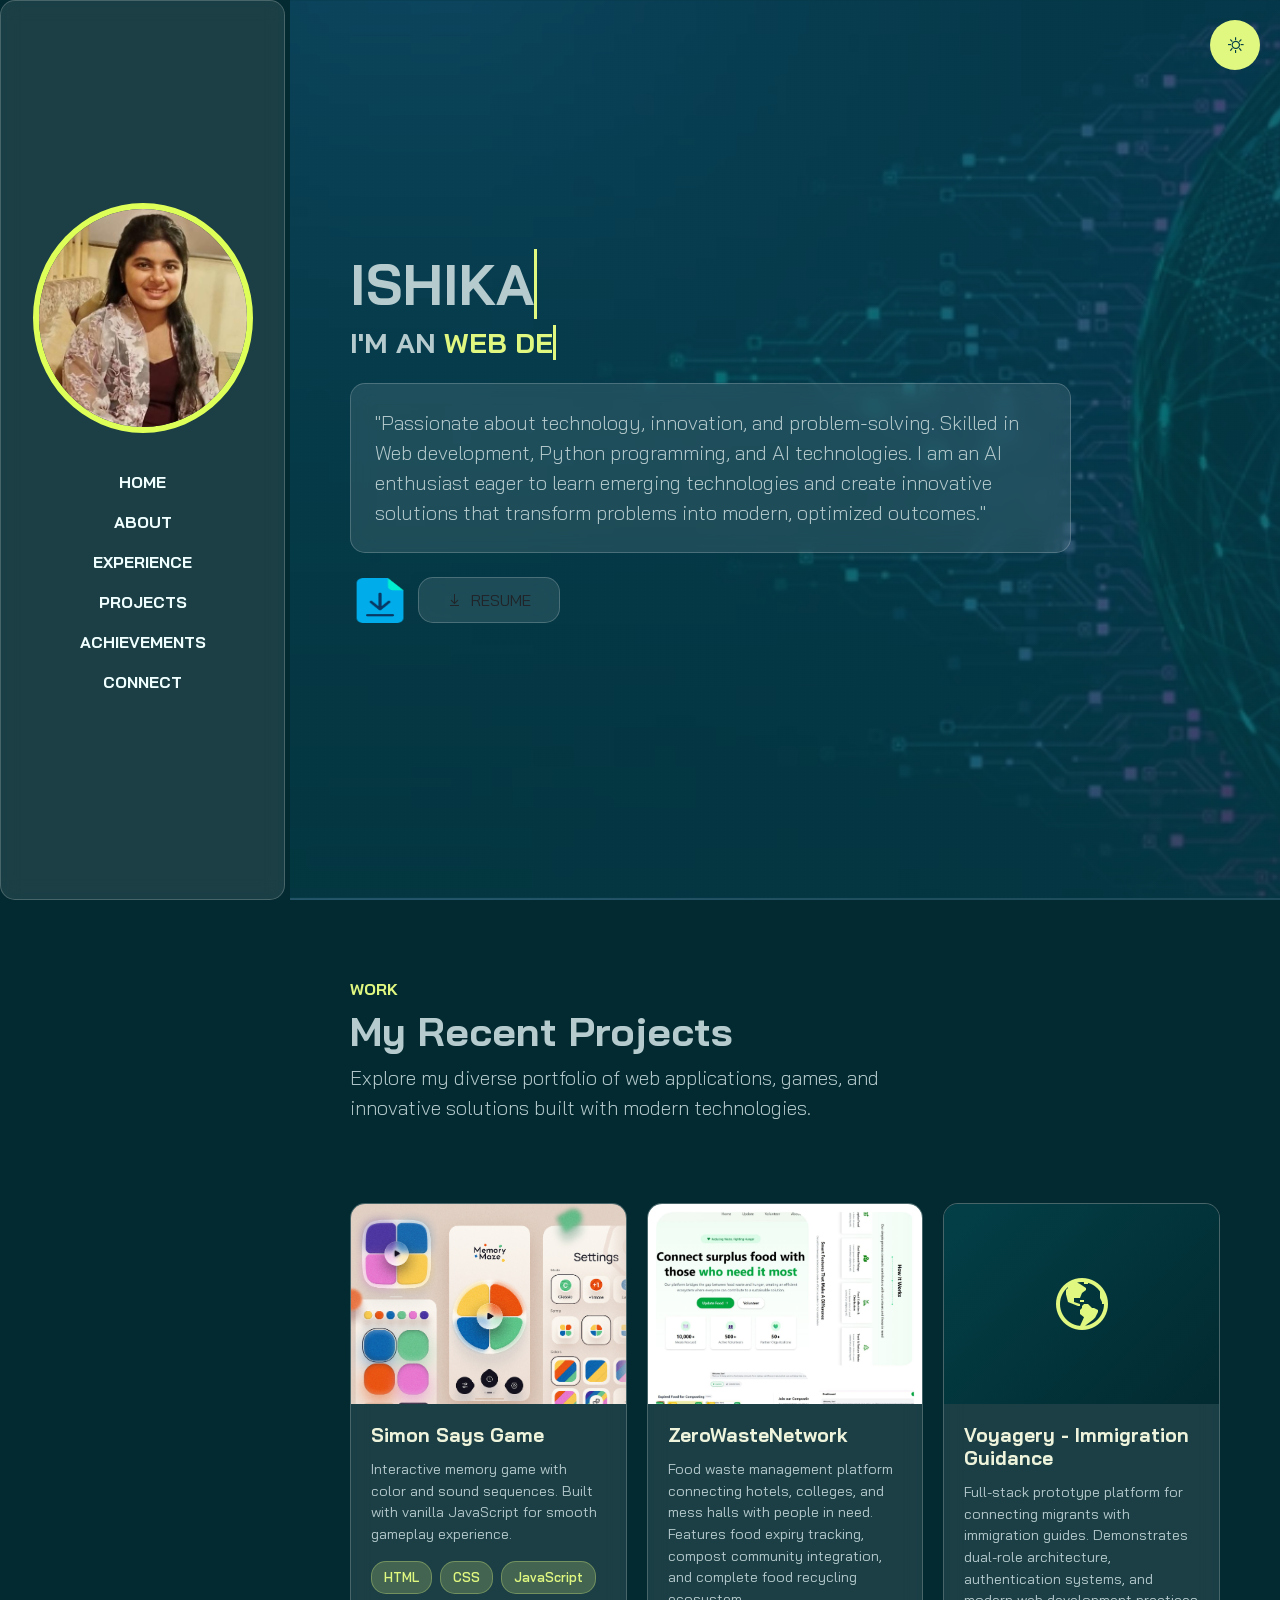
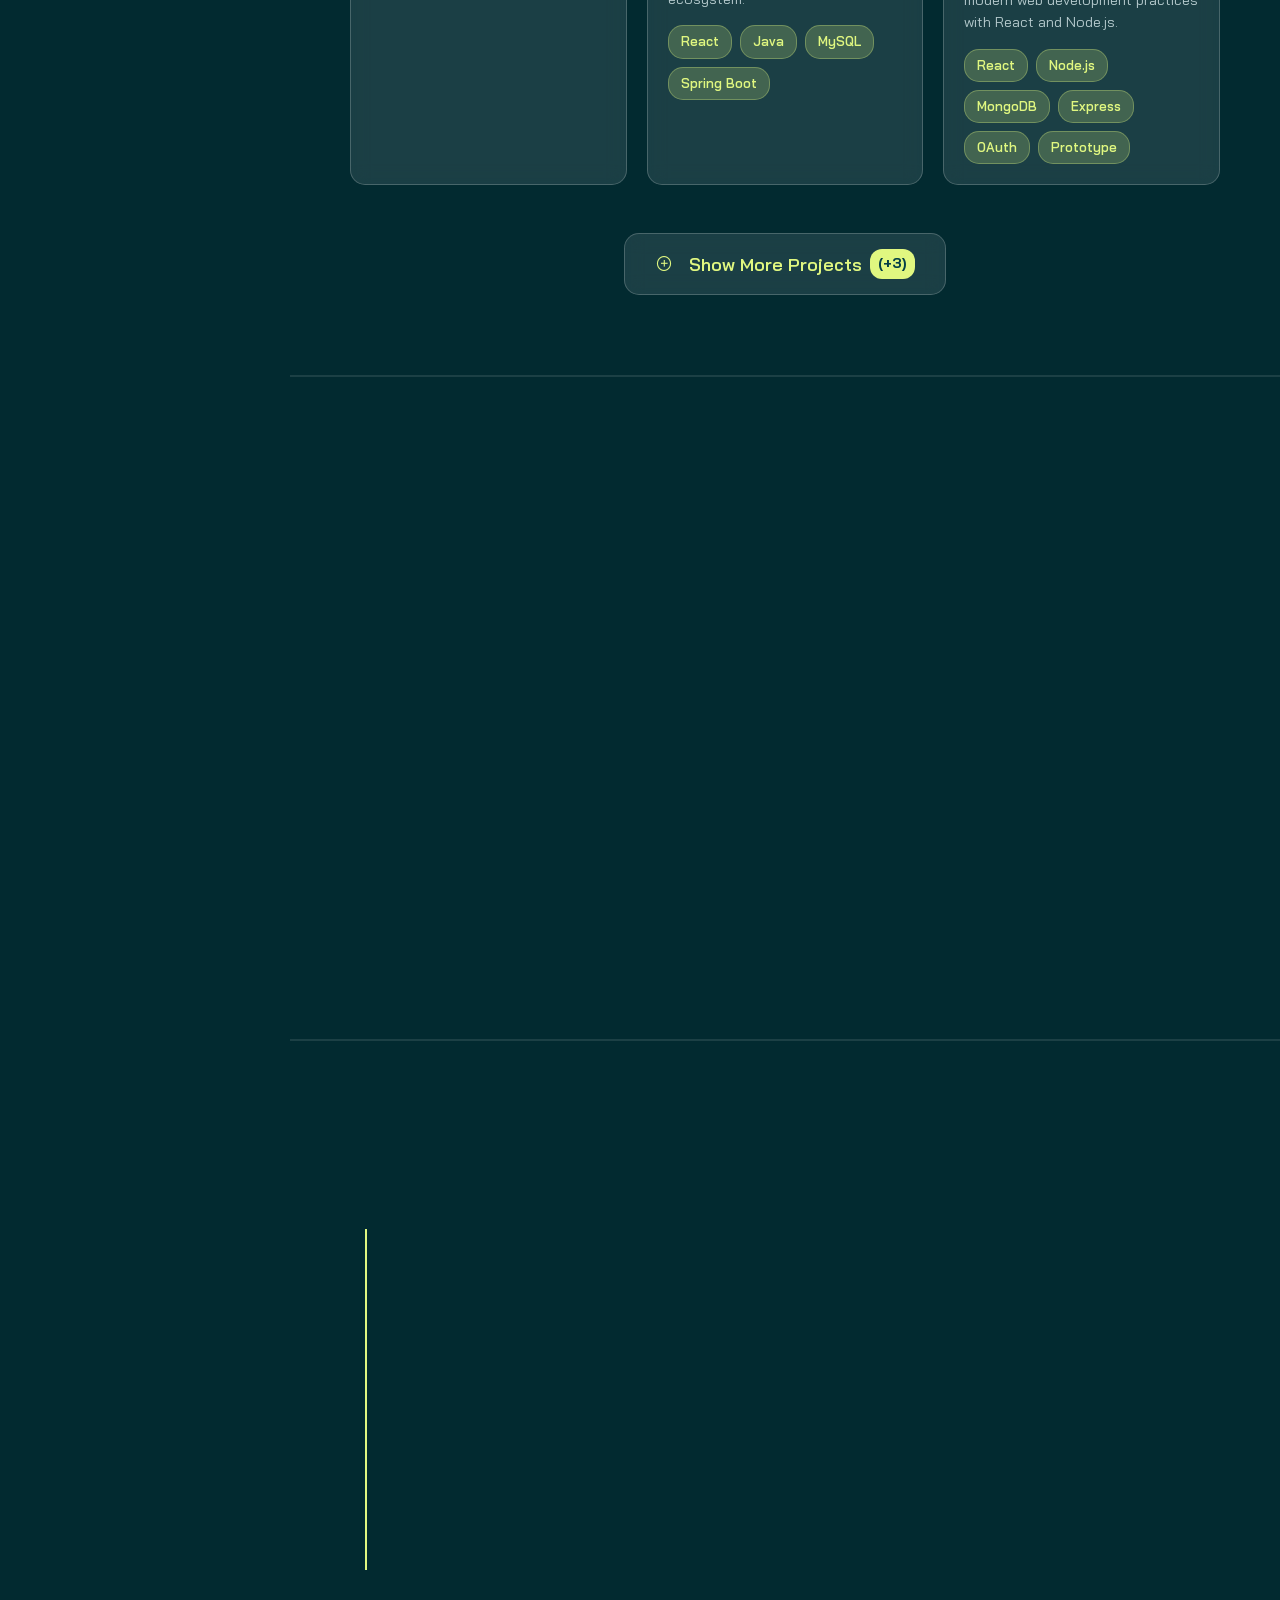
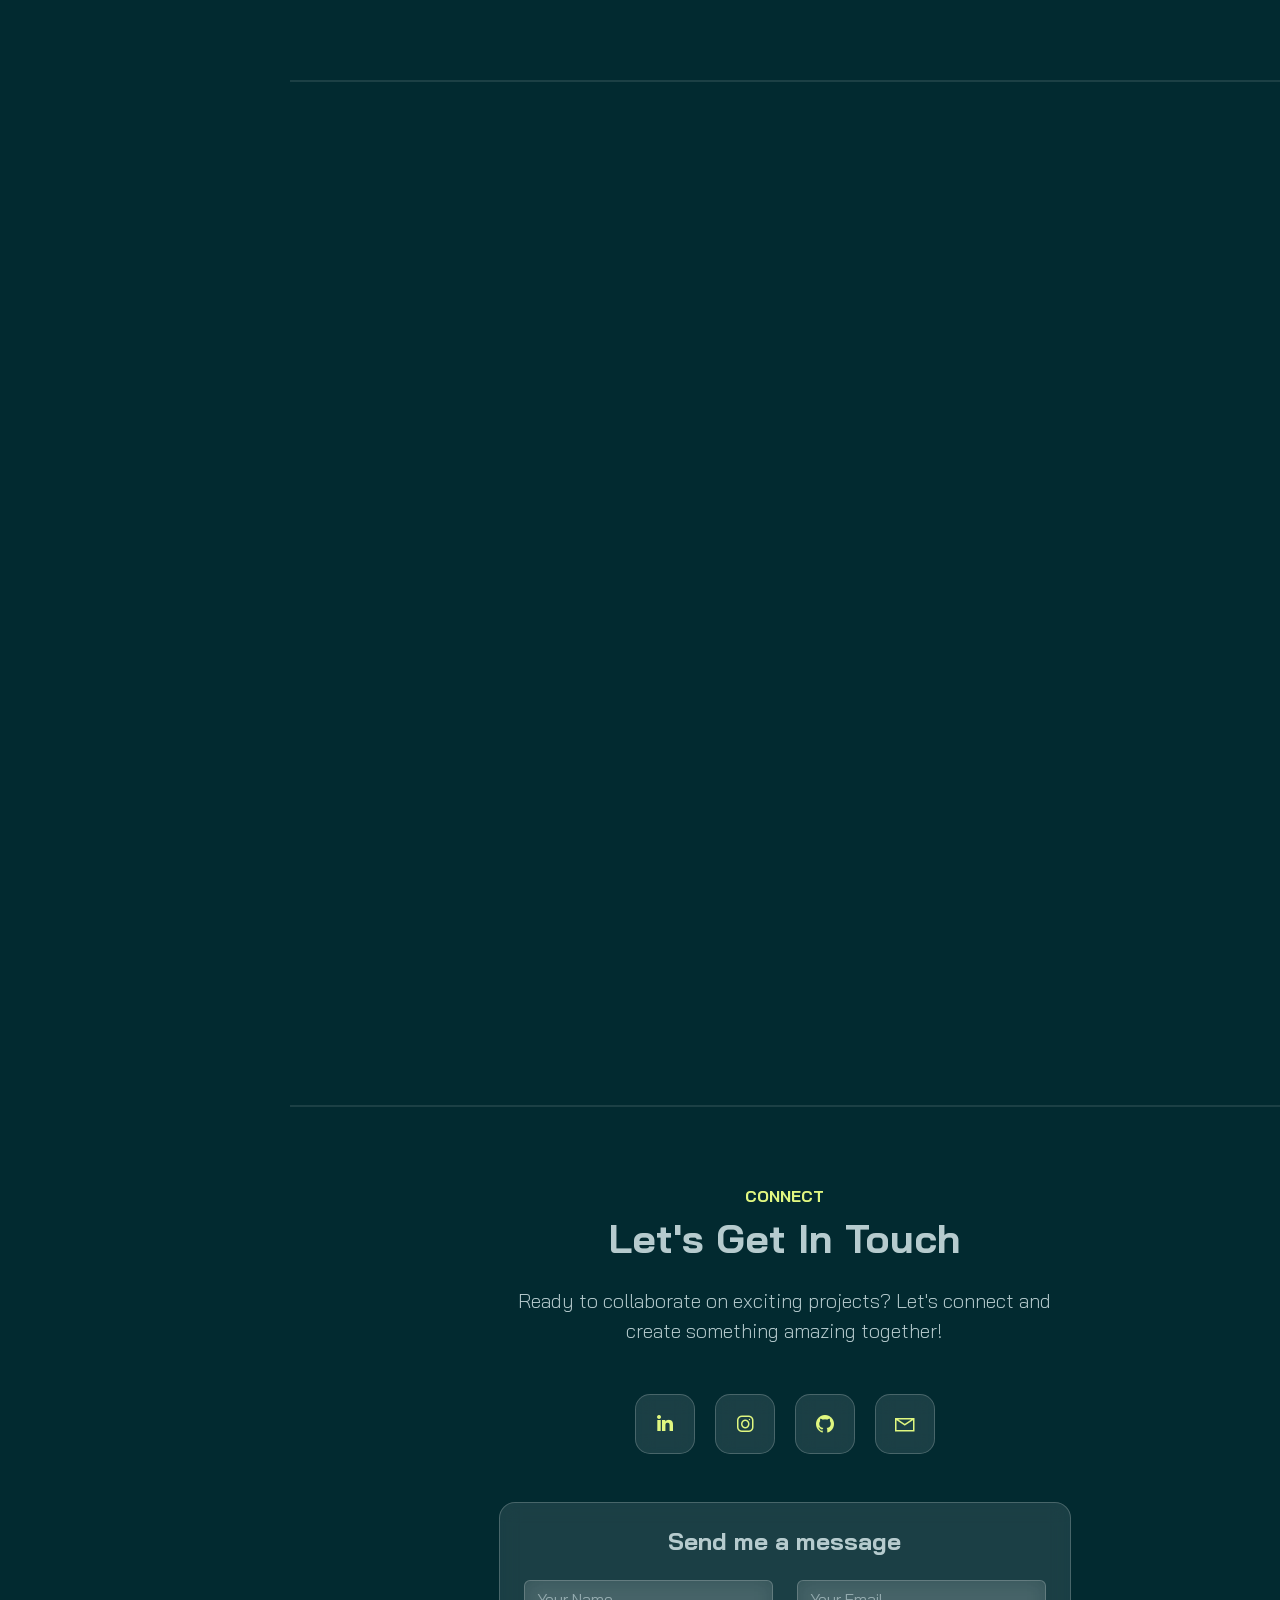
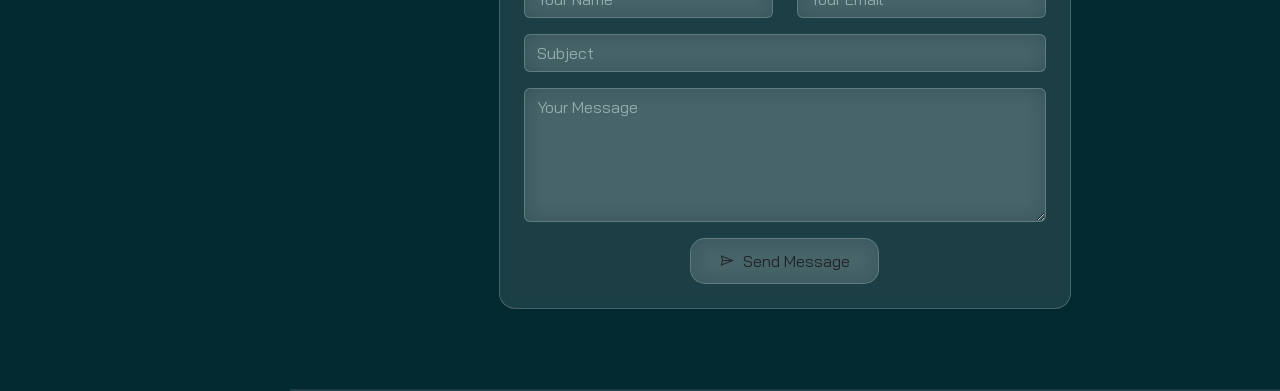
==== index.html @ 328f0307 "Updated  Analytics" ====
<!DOCTYPE html>
<html lang="en">

<head>
    <meta charset="UTF-8">
    <meta name="viewport" content="width=device-width, initial-scale=1.0">
    <title>Ishika Anam - IT Engineer & Developer</title>
    <meta name="description"
        content="Passionate IT Engineer specializing in web development, Python programming, and cloud technologies. Explore my projects and achievements.">
    <link rel="stylesheet" href="./Assets/CSS/bootstrap.min.css">
    <link rel="stylesheet" href="./Assets/CSS/aos.css">
    <link rel="stylesheet" href="./Assets/CSS/line-awesome.min.css">
    <link rel="stylesheet" href="./Assets/CSS/style.css">
    <link rel="preconnect" href="https://fonts.googleapis.com">
    <link rel="preconnect" href="https://fonts.gstatic.com" crossorigin>
    <style>
        /* Vertical Carousel Styles */
        .vertical-carousel {
            width: 120px;
            height: 100%;
            overflow: hidden;
            padding-right: 60px;
            position: fixed;
            right: 0;
            transition: opacity 0.5s ease;
        }

        .carousel-track {
            display: flex;
            flex-direction: column;
            animation: scroll-vertical 8s linear infinite;
        }

        .slide {
            height: 100px;
            display: flex;
            justify-content: center;
            align-items: center;
            box-sizing: border-box;
            margin-bottom: 20px;
        }

        .slide img {
            max-width: 100%;
            max-height: 100%;
            display: block;
            border-radius: 5px;
        }

        @keyframes scroll-vertical {
            0% {
                transform: translateY(0);
            }

            100% {
                transform: translateY(-100%);
            }
        }

        /* Home section set to 100vh */
        #home {
            height: 100vh;
            position: relative;
        }

        /* Hide the carousel by default */
        .vertical-carousel {
            opacity: 1;
        }

        /* Cursor Magnification Effect */
        .cursor-magnify {
            position: fixed;
            width: 150px;
            height: 150px;
            border: 2px solid var(--color-brand);
            border-radius: 50%;
            pointer-events: none;
            z-index: 9999;
            backdrop-filter: blur(10px);
            background: rgba(224, 247, 128, 0.1);
            transform: translate(-50%, -50%) scale(0);
            transition: transform 0.3s ease;
        }

        .cursor-magnify.active {
            transform: translate(-50%, -50%) scale(1);
        }

        /* Glassmorphism Effects */
        .glass-card {
            background: rgba(255, 255, 255, 0.1);
            backdrop-filter: blur(10px);
            border: 1px solid rgba(255, 255, 255, 0.2);
            border-radius: 15px;
        }

        /* Theme Toggle */
        .theme-toggle {
            position: fixed;
            top: 20px;
            right: 20px;
            z-index: 1000;
            background: var(--color-brand);
            border: none;
            border-radius: 50%;
            width: 50px;
            height: 50px;
            cursor: pointer;
            transition: all 0.3s ease;
        }

        .theme-toggle:hover {
            transform: scale(1.1);
            box-shadow: 0 0 20px var(--color-brand);
        }

        /* Typing Animation */
        .typing-text {
            border-right: 3px solid var(--color-brand);
            animation: blink 1s infinite;
        }

        @keyframes blink {

            0%,
            50% {
                border-color: var(--color-brand);
            }

            51%,
            100% {
                border-color: transparent;
            }
        }
    </style>
<script>
  var _paq = window._paq = window._paq || [];
  /* tracker methods like "setCustomDimension" should be called before "trackPageView" */
  _paq.push(['trackPageView']);
  _paq.push(['enableLinkTracking']);
  (function() {
    var u="https://29ishika.matomo.cloud/";
    _paq.push(['setTrackerUrl', u+'matomo.php']);
    _paq.push(['setSiteId', '1']);
    var d=document, g=d.createElement('script'), s=d.getElementsByTagName('script')[0];
    g.async=true; g.src='https://cdn.matomo.cloud/29ishika.matomo.cloud/matomo.js'; s.parentNode.insertBefore(g,s);
  })();
</script>

</head>

<body>
    <!-- Theme Toggle Button -->
    <button class="theme-toggle" id="themeToggle" title="Toggle Theme">
        <i class="las la-sun" id="themeIcon"></i>
    </button>

    <!-- Cursor Magnify Effect -->
    <div class="cursor-magnify" id="cursorMagnify"></div>

    <!---NAVBAR-->
    <nav class="navbar navbar-expand-lg navbar-dark fixed-top glass-card">
        <div class="container-fluid flex-lg-column">
            <a class="navbar-brand mb-lg-4 mx-lg-0" href="#">
                <span class="h3 fw-bold d-blck d-lg-none">Ishika Anam</span>
                <img src="./Assets/Images/ishikaimg.jpeg" style="height:230px; width:220px;"
                    class="d-none d-lg-block rounded-circle profile-img" />
            </a>
            <button class="navbar-toggler" type="button" data-bs-toggle="collapse" data-bs-target="#navbarNav"
                aria-controls="navbarNav" aria-expanded="false" aria-label="Toggle navigation">
                <span class="navbar-toggler-icon"></span>
            </button>
            <div class="collapse navbar-collapse" id="navbarNav">
                <ul class="navbar-nav ms-auto flex-lg-column text-lg-center">
                    <li class="nav-item">
                        <a class="nav-link" href="#home">Home</a>
                    </li>
                    <li class="nav-item">
                        <a class="nav-link" href="#about">About</a>
                    </li>
                    <li class="nav-item">
                        <a class="nav-link" href="#experience">Experience</a>
                    </li>
                    <li class="nav-item">
                        <a class="nav-link" href="#work">Projects</a>
                    </li>
                    <li class="nav-item">
                        <a class="nav-link" href="#achievements">Achievements</a>
                    </li>
                    <li class="nav-item">
                        <a class="nav-link" href="#Connect">Connect</a>
                    </li>
                </ul>
            </div>
        </div>
    </nav>
    <!---//NAVBAR-->

    <!---CONTENT WRAPPER-->
    <div id="content-wrapper">
        <!---HOME-->
        <section id="home" class="full-height px-lg-5">
            <div class="container">
                <div class="row pb-4">
                    <div class="col-lg-10 main">
                        <H1 class="display-4 fw-bold" data-aos="fade-up">
                            <span id="typingName" class="typing-text"></span>
                        </H1>
                        <h3 data-aos="fade-up" data-aos-delay="200">I'M AN<span class="text-brand">
                                <span id="typingRole" class="typing-text"></span>
                            </span></h3>
                        <p class="lead mt-4 mb-8 glass-card p-4" data-aos="fade-up" data-aos-delay="600">
                            "Passionate about technology, innovation, and problem-solving. Skilled in Web development, Python programming, and AI technologies. I am an AI enthusiast eager to learn emerging technologies and create innovative solutions that transform problems into modern, optimized outcomes."
                        </p>
                        <div class="d-flex align-items-center mt-4">
                            <img class="box-img animated-icon" data-aos="fade-up" data-aos-delay="800"
                                style="height:45px; width:60px;" src="./Assets/Images/resume downloadicon.png" />
                            <a href="./Assets/Ishika_CV portfolio.pdf" class="btn btn-brand mx-2 glass-card"
                                data-aos="fade-up" data-aos-delay="800">
                                <i class="las la-download me-2"></i>RESUME
                            </a>
                        </div>
                    </div>
                </div>
            </div>
        </section>

        <!---WORK SECTION-->
        <section id="work" class="full-height px-lg-5">
            <div class="container">
                <div class="row pb-4" data-aos="fade-up">
                    <div class="col-lg-8">
                        <h6 class="text-brand">WORK</h6>
                        <h1>My Recent Projects</h1>
                        <p class="lead">Explore my diverse portfolio of web applications, games, and innovative solutions built with modern technologies.</p>
                    </div>
                </div>
                
                <!-- Projects Grid -->
                <div class="projects-grid" id="projectsGrid">
                    <!-- Project 1 - First Row -->
                    <div class="project-card glass-card" data-aos="fade-up">
                        <div class="project-image">
                            <img src="./Assets/Images/Project3-img portfolio.png" alt="Simon Says Game">
                            <div class="project-overlay">
                                <div class="project-links">
                                    <a href="https://07ishika.github.io/SiminSaysGame/" target="_blank" class="btn-project live">
                                        <i class="las la-external-link-alt"></i> Live Demo
                                    </a>
                                    <a href="https://github.com/07Ishika/SiminSaysGame" target="_blank" class="btn-project github">
                                        <i class="lab la-github"></i> GitHub
                                    </a>
                                </div>
                            </div>
                        </div>
                        <div class="project-content">
                            <h4>Simon Says Game</h4>
                            <p>Interactive memory game with color and sound sequences. Built with vanilla JavaScript for smooth gameplay experience.</p>
                            <div class="project-tech">
                                <span class="tech-tag">HTML</span>
                                <span class="tech-tag">CSS</span>
                                <span class="tech-tag">JavaScript</span>
                            </div>
                        </div>
                    </div>

                    <!-- Project 2 - First Row -->
                    <div class="project-card glass-card" data-aos="fade-up" data-aos-delay="200">
                        <div class="project-image">
                            <img src="./Assets/Images/Zerowastentwk porfolioimg.jpeg" alt="ZeroWasteNetwork Platform">
                            <div class="project-overlay">
                                <div class="project-links">
                                    <a href="https://zerowastenetwork.vercel.app" target="_blank" class="btn-project live">
                                        <i class="las la-external-link-alt"></i> Live Demo
                                    </a>
                                    <a href="https://github.com/07Ishika/Zero-Waste-Network" target="_blank" class="btn-project github">
                                        <i class="lab la-github"></i> GitHub
                                    </a>
                                </div>
                            </div>
                        </div>
                        <div class="project-content">
                            <h4>ZeroWasteNetwork</h4>
                            <p>Food waste management platform connecting hotels, colleges, and mess halls with people in need. Features food expiry tracking, compost community integration, and complete food recycling ecosystem.</p>
                            <div class="project-tech">
                                <span class="tech-tag">React</span>
                                <span class="tech-tag">Java</span>
                                <span class="tech-tag">MySQL</span>
                                <span class="tech-tag">Spring Boot</span>
                            </div>
                        </div>
                    </div>

                    <!-- Project 3 - First Row -->
                    <div class="project-card glass-card" data-aos="fade-up" data-aos-delay="400">
                        <div class="project-image">
                            <div class="project-placeholder">
                                <i class="las la-globe-americas" style="font-size: 4rem; color: var(--color-brand);"></i>
                            </div>
                            <div class="project-overlay">
                                <div class="project-links">
                                    <a href="https://guide-voyage-link.vercel.app" target="_blank" class="btn-project live">
                                        <i class="las la-external-link-alt"></i> Live Demo
                                    </a>
                                    <a href="https://github.com/07Ishika/guide-voyage-link" target="_blank" class="btn-project github">
                                        <i class="lab la-github"></i> GitHub
                                    </a>
                                </div>
                            </div>
                        </div>
                        <div class="project-content">
                            <h4>Voyagery - Immigration Guidance</h4>
                            <p>Full-stack prototype platform for connecting migrants with immigration guides. Demonstrates dual-role architecture, authentication systems, and modern web development practices with React and Node.js.</p>
                            <div class="project-tech">
                                <span class="tech-tag">React</span>
                                <span class="tech-tag">Node.js</span>
                                <span class="tech-tag">MongoDB</span>
                                <span class="tech-tag">Express</span>
                                <span class="tech-tag">OAuth</span>
                                <span class="tech-tag">Prototype</span>
                            </div>
                        </div>
                    </div>

                    <!-- Project 4 - Second Row (Hidden initially) -->
                    <div class="project-card glass-card hidden-project" data-aos="fade-up" data-aos-delay="600">
                        <div class="project-image">
                            <img src="./Assets/Images/Project4-img portfolio.png" alt="Chanting WebApp">
                            <div class="project-overlay">
                                <div class="project-links">
                                    <a href="https://07ishika.github.io/Chanting_WebApp/" target="_blank" class="btn-project live">
                                        <i class="las la-external-link-alt"></i> Live Demo
                                    </a>
                                    <a href="https://github.com/07Ishika/Chanting_WebApp" target="_blank" class="btn-project github">
                                        <i class="lab la-github"></i> GitHub
                                    </a>
                                </div>
                            </div>
                        </div>
                        <div class="project-content">
                            <h4>Chanting WebApp</h4>
                            <p>Serene meditation app with personalized mantras, session tracking, and ambient sound integration for mindfulness.</p>
                            <div class="project-tech">
                                <span class="tech-tag">HTML</span>
                                <span class="tech-tag">CSS</span>
                                <span class="tech-tag">JavaScript</span>
                                <span class="tech-tag">Web Audio API</span>
                            </div>
                        </div>
                    </div>

                    <!-- Project 5 - Second Row (Hidden initially) -->
                    <div class="project-card glass-card hidden-project" data-aos="fade-up" data-aos-delay="800">
                        <div class="project-image">
                            <img src="./Assets/Images/Project1-img portfolio.png" alt="NGO Management System">
                            <div class="project-overlay">
                                <div class="project-links">
                                    <a href="https://github.com/Veer564/PBL-Project-Sem-3" target="_blank" class="btn-project github">
                                        <i class="lab la-github"></i> GitHub
                                    </a>
                                </div>
                            </div>
                        </div>
                        <div class="project-content">
                            <h4>NGO Management System</h4>
                            <p>Comprehensive web application for NGO operations including donation scheduling, volunteer coordination, and donor management.</p>
                            <div class="project-tech">
                                <span class="tech-tag">React</span>
                                <span class="tech-tag">Node.js</span>
                                <span class="tech-tag">MongoDB</span>
                                <span class="tech-tag">Express</span>
                            </div>
                        </div>
                    </div>

                    <!-- Project 6 - Second Row (Hidden initially) -->
                    <div class="project-card glass-card hidden-project" data-aos="fade-up" data-aos-delay="1000">
                        <div class="project-image">
                            <div class="project-placeholder">
                                <i class="las la-tshirt" style="font-size: 4rem; color: var(--color-brand);"></i>
                            </div>
                            <div class="project-overlay">
                                <div class="project-links">
                                    <a href="https://07ishika.github.io/Khadi-Threads-React/" target="_blank" class="btn-project live">
                                        <i class="las la-external-link-alt"></i> Live Demo
                                    </a>
                                    <a href="https://github.com/07Ishika/Khadi-Threads-React" target="_blank" class="btn-project github">
                                        <i class="lab la-github"></i> GitHub
                                    </a>
                                </div>
                            </div>
                        </div>
                        <div class="project-content">
                            <h4>Khadi Threads - E-commerce</h4>
                            <p>Responsive e-commerce landing page for Khadi cloth products. Features modern design, product showcase, and smooth user experience promoting traditional Indian textiles.</p>
                            <div class="project-tech">
                                <span class="tech-tag">React</span>
                                <span class="tech-tag">Tailwind CSS</span>
                                <span class="tech-tag">JavaScript</span>
                            </div>
                        </div>
                    </div>
                </div>
                
                <!-- Show More Button -->
                <div class="text-center mt-5">
                    <button id="showMoreBtn" class="btn-show-more glass-card" onclick="toggleProjects()">
                        <i class="las la-plus-circle me-2"></i>
                        <span id="btnText">Show More Projects</span>
                        <span class="project-count">(+3)</span>
                    </button>
                </div>
            </div>
        </section>
        <!---//WORK SECTION-->

        <!-- ACHIEVEMENTS SECTION -->
        <section id="achievements" class="full-height px-lg-5">
            <div class="container">
                <div class="row pb-4" data-aos="fade-up">
                    <div class="col-lg-8">
                        <h6 class="text-brand">ACHIEVEMENTS</h6>
                        <h1>Hackathons & Certifications</h1>
                    </div>
                </div>
                
                <div class="row gy-4 justify-content-center">
                    <div class="col-lg-4" data-aos="fade-up">
                        <div class="achievement-card glass-card p-4 rounded-4 shadow-effect text-center">
                            <div class="achievement-icon mb-3">
                                <i class="las la-trophy" style="font-size: 3rem; color: var(--color-brand);"></i>
                            </div>
                            <h4>Code Odyssey 4.0</h4>
                            <p class="text-brand mb-2">2024 • Top 20 Teams</p>
                            <p>Selected as one of the Top 20 teams at CSI x Code Odyssey 4.0 Hackathon by Tata STRIVE at K. J. Somaiya Institute of Technology. Built EduTrack - AI-powered learning support dashboard.</p>
                        </div>
                    </div>
                    
                    <div class="col-lg-4" data-aos="fade-up" data-aos-delay="200">
                        <div class="achievement-card glass-card p-4 rounded-4 shadow-effect text-center">
                            <div class="achievement-icon mb-3">
                                <i class="las la-medal" style="font-size: 3rem; color: var(--color-brand);"></i>
                            </div>
                            <h4>RIIDL Hackathon</h4>
                            <p class="text-brand mb-2">2024 • Participant</p>
                            <p>Participated in hackathon organized by RIIDL (Research, Innovation, Incubation Design Laboratory) at Somaiya Vidyavihar. Focused on startup innovation and entrepreneurship solutions.</p>
                        </div>
                    </div>
                    
                    <div class="col-lg-4" data-aos="fade-up" data-aos-delay="400">
                        <div class="achievement-card glass-card p-4 rounded-4 shadow-effect text-center">
                            <div class="achievement-icon mb-3">
                                <i class="las la-code" style="font-size: 3rem; color: var(--color-brand);"></i>
                            </div>
                            <h4>SIH Internal Hackathon</h4>
                            <p class="text-brand mb-2">2024 • KJ Somaiya Institute</p>
                            <p>Participated in Smart India Hackathon internal selection at K.J. Somaiya Institute of Technology. Developed innovative solutions for real-world problems and competed with fellow students.</p>
                        </div>
                    </div>
                </div>
            </div>
        </section>

        <!-- EXPERIENCE SECTION -->
        <section id="experience" class="full-height px-lg-5">
            <div class="container">
                <div class="row pb-4" data-aos="fade-up">
                    <div class="col-lg-8">
                        <h6 class="text-brand">EXPERIENCE</h6>
                        <h1>Professional Journey</h1>
                    </div>
                </div>
                
                <div class="row">
                    <div class="col-lg-8">
                        <div class="timeline">
                            <div class="timeline-item glass-card" data-aos="fade-up">
                                <div class="timeline-marker"></div>
                                <div class="timeline-content p-4">
                                    <h4>Developer Intern</h4>
                                    <p class="text-brand mb-2">Etherate Labs • RIIDL Incubated Startup</p>
                                    <p>Worked as a developer intern at Etherate Labs, a startup incubated by RIIDL (Research, Innovation, Incubation Design Laboratory) at Somaiya Vidyavihar. Contributed to innovative tech solutions and gained hands-on experience with cutting-edge AI tools including Tavus.io and ElevenLabs for advanced video and audio generation.</p>
                                    <div class="timeline-skills">
                                        <span class="skill-tag">Web Development</span>
                                        <span class="skill-tag">AI Tools</span>
                                        <span class="skill-tag">Tavus.io</span>
                                        <span class="skill-tag">ElevenLabs</span>
                                        <span class="skill-tag">Startup Environment</span>
                                    </div>
                                </div>
                            </div>
                        </div>
                    </div>
                </div>
            </div>
        </section>

        <!-- ABOUT -->
        <section id="about" class="full-height px-lg-5">
            <div class="container">
                <div class="row pb-4">
                    <div class="col-lg-6" data-aos="fade-up">
                        <h6 class="text-brand">ABOUT</h6>
                        <h1>Education + Tools & Languages</h1>
                    </div>
                </div>

                <div class="row gy-5">
                    <div class="col-lg-6">
                        <h3 class="mb-4" data-aos="fade-up" data-aos-delay="400">Education</h3>
                        <div class="row gy-4">
                            <div class="col-12" data-aos="fade-up" data-aos-delay="500">
                                <div class="bg-base p-4 rounded-4 shadow-effect">
                                    <h4>Bachelors in Information Technology</h4>
                                    <p class="text-brand mb-2">KJ Somaiya Institute of Technology (2023-2027)</p>
                                    <p class="mb-0">"Currently pursuing a Engineering Degree at KJSIT, where I am honing my skills in technology and software development to prepare for a dynamic career in the tech industry."</p>
                                </div>
                            </div>
                            <div class="col-12" data-aos="fade-up" data-aos-delay="600">
                                <div class="bg-base p-4 rounded-4 shadow-effect">
                                    <h4>College</h4>
                                    <p class="text-brand mb-2">Pace Junior Science College(2021-2023)</p>
                                    <p class="mb-0">"Completed my 11th and 12th grades at PACE Junior Science College, where I built a strong foundation in science and mathematics, fueling my passion for technology and engineering."</p>
                                </div>
                            </div>
                        </div>
                    </div>

                    <div class="col-lg-6 px-6 right">
                        <h3 class="" data-aos="fade-up" data-aos-delay="400">Tools and Languages</h3>
                        <div class="row gy-4">
                            <div class="col-12" data-aos="fade-up" data-aos-delay="500">
                                <div class="glass-card p-4 rounded-4 shadow-effect">
                                    <div class="tech-logos">
                                        <div class="logo-item" data-aos="zoom-in" data-aos-delay="600">
                                            <img src="https://cdn.jsdelivr.net/gh/devicons/devicon/icons/react/react-original.svg" alt="React" title="React">
                                            <span>React</span>
                                        </div>
                                        <div class="logo-item" data-aos="zoom-in" data-aos-delay="700">
                                            <img src="https://cdn.jsdelivr.net/gh/devicons/devicon/icons/nodejs/nodejs-original.svg" alt="Node.js" title="Node.js">
                                            <span>Node.js</span>
                                        </div>
                                        <div class="logo-item" data-aos="zoom-in" data-aos-delay="800">
                                            <img src="https://cdn.jsdelivr.net/gh/devicons/devicon/icons/mongodb/mongodb-original.svg" alt="MongoDB" title="MongoDB">
                                            <span>MongoDB</span>
                                        </div>
                                        <div class="logo-item" data-aos="zoom-in" data-aos-delay="900">
                                            <img src="https://cdn.jsdelivr.net/gh/devicons/devicon/icons/express/express-original.svg" alt="Express" title="Express.js">
                                            <span>Express</span>
                                        </div>
                                        <div class="logo-item" data-aos="zoom-in" data-aos-delay="1000">
                                            <img src="https://cdn.jsdelivr.net/gh/devicons/devicon/icons/supabase/supabase-original.svg" alt="Supabase" title="Supabase">
                                            <span>Supabase</span>
                                        </div>
                                        <div class="logo-item" data-aos="zoom-in" data-aos-delay="1100">
                                            <img src="https://cdn.jsdelivr.net/gh/devicons/devicon/icons/python/python-original.svg" alt="Python" title="Python">
                                            <span>Python</span>
                                        </div>
                                        <div class="logo-item" data-aos="zoom-in" data-aos-delay="1200">
                                            <img src="https://cdn.jsdelivr.net/gh/devicons/devicon/icons/javascript/javascript-original.svg" alt="JavaScript" title="JavaScript">
                                            <span>JavaScript</span>
                                        </div>
                                        <div class="logo-item" data-aos="zoom-in" data-aos-delay="1300">
                                            <img src="https://cdn.jsdelivr.net/gh/devicons/devicon/icons/git/git-original.svg" alt="Git" title="Git">
                                            <span>Git</span>
                                        </div>
                                        <div class="logo-item" data-aos="zoom-in" data-aos-delay="1400">
                                            <div style="width: 60px; height: 60px; background: linear-gradient(135deg, #667eea 0%, #764ba2 100%); border-radius: 12px; display: flex; align-items: center; justify-content: center; color: white; font-weight: bold; font-size: 12px;">AI</div>
                                            <span>Tavus.io</span>
                                        </div>
                                        <div class="logo-item" data-aos="zoom-in" data-aos-delay="1500">
                                            <div style="width: 60px; height: 60px; background: linear-gradient(135deg, #ff6b6b 0%, #ee5a24 100%); border-radius: 12px; display: flex; align-items: center; justify-content: center; color: white; font-weight: bold; font-size: 10px;">11L</div>
                                            <span>ElevenLabs</span>
                                        </div>
                                    </div>
                                </div>
                            </div>
                        </div>
                    </div>
                </div>
            </div>
        </section>

        <!-- CONNECT SECTION -->
        <section id="Connect" class="full-height px-lg-5">
            <div class="container">
                <div class="row">
                    <div class="col-lg-8 mx-auto text-center">
                        <h6 class="text-brand">CONNECT</h6>
                        <h1 class="mb-4">Let's Get In Touch</h1>
                        <p class="lead mb-5">Ready to collaborate on exciting projects? Let's connect and create something amazing together!</p>
                        
                        <div class="social-links mb-5">
                            <a href="https://www.linkedin.com/in/ishika-anam-12a44328a/" class="social-link glass-card linkedin" target="_blank">
                                <i class="lab la-linkedin-in"></i>
                            </a>
                            <a href="https://www.instagram.com/_07_ishika?utm_source=qr&igsh=MW01MDlmc3VsMXYzZw==" class="social-link glass-card instagram" target="_blank">
                                <i class="lab la-instagram"></i>
                            </a>
                            <a href="https://github.com/07Ishika" class="social-link glass-card github" target="_blank">
                                <i class="lab la-github"></i>
                            </a>
                            <a href="mailto:ishika.anam@example.com" class="social-link glass-card email">
                                <i class="las la-envelope"></i>
                            </a>
                        </div>
                        
                        <div class="contact-form glass-card p-4 rounded-4">
                            <h4 class="mb-4">Send me a message</h4>
                            <form id="contactForm" action="https://formspree.io/f/xjkadgwk" method="POST">
                                <div class="row gy-3">
                                    <div class="col-md-6">
                                        <input type="text" name="name" class="form-control glass-input" placeholder="Your Name" required>
                                    </div>
                                    <div class="col-md-6">
                                        <input type="email" name="email" class="form-control glass-input" placeholder="Your Email" required>
                                    </div>
                                    <div class="col-12">
                                        <input type="text" name="subject" class="form-control glass-input" placeholder="Subject" required>
                                    </div>
                                    <div class="col-12">
                                        <textarea name="message" class="form-control glass-input" rows="5" placeholder="Your Message" required></textarea>
                                    </div>
                                    <div class="col-12">
                                        <button type="submit" class="btn btn-brand glass-card">
                                            <i class="las la-paper-plane me-2"></i>Send Message
                                        </button>
                                    </div>
                                </div>
                            </form>
                        </div>
                    </div>
                </div>
            </div>
        </section>
    </div>

    <script src="./Assets/JS/aos.js"></script>
    <script src="./Assets/JS/bootstrap.bundle.min.js"></script>
    <script src="./Assets/JS/main.js"></script>
    
    <script>
    // Show More Projects Functionality (inline for this file)
    let projectsExpanded = false;

    function toggleProjects() {
        const hiddenProjects = document.querySelectorAll('.hidden-project');
        const btnText = document.getElementById('btnText');
        const projectCount = document.querySelector('.project-count');
        const showMoreBtn = document.getElementById('showMoreBtn');
        
        if (!projectsExpanded) {
            // Show hidden projects
            hiddenProjects.forEach((project, index) => {
                setTimeout(() => {
                    project.classList.add('show');
                }, index * 200);
            });
            
            btnText.textContent = 'Show Less Projects';
            projectCount.textContent = '(-3)';
            showMoreBtn.querySelector('i').className = 'las la-minus-circle me-2';
            projectsExpanded = true;
        } else {
            // Hide projects
            hiddenProjects.forEach(project => {
                project.classList.remove('show');
            });
            
            btnText.textContent = 'Show More Projects';
            projectCount.textContent = '(+3)';
            showMoreBtn.querySelector('i').className = 'las la-plus-circle me-2';
            projectsExpanded = false;
            
            // Scroll to projects section
            const projectsSection = document.getElementById('projectsGrid');
            if (projectsSection) {
                projectsSection.scrollIntoView({ 
                    behavior: 'smooth', 
                    block: 'start' 
                });
            }
        }
    }
    </script>
</body>

</html>
---- Assets/CSS/line-awesome.min.css ----
.la,.lab,.lad,.lal,.lar,.las{-moz-osx-font-smoothing:grayscale;-webkit-font-smoothing:antialiased;display:inline-block;font-style:normal;font-variant:normal;text-rendering:auto;line-height:1}.la-lg{font-size:1.33333em;line-height:.75em;vertical-align:-.0667em}.la-xs{font-size:.75em}.la-sm{font-size:.875em}.la-1x{font-size:1em}.la-2x{font-size:2em}.la-3x{font-size:3em}.la-4x{font-size:4em}.la-5x{font-size:5em}.la-6x{font-size:6em}.la-7x{font-size:7em}.la-8x{font-size:8em}.la-9x{font-size:9em}.la-10x{font-size:10em}.la-fw{text-align:center;width:1.25em}.la-ul{list-style-type:none;margin-left:2.5em;padding-left:0}.la-ul>li{position:relative}.la-li{left:-2em;position:absolute;text-align:center;width:2em;line-height:inherit}.la-border{border:solid .08em #eee;border-radius:.1em;padding:.2em .25em .15em}.la-pull-left{float:left}.la-pull-right{float:right}.la.la-pull-left,.lab.la-pull-left,.lal.la-pull-left,.lar.la-pull-left,.las.la-pull-left{margin-right:.3em}.la.la-pull-right,.lab.la-pull-right,.lal.la-pull-right,.lar.la-pull-right,.las.la-pull-right{margin-left:.3em}.la-spin{-webkit-animation:la-spin 2s infinite linear;animation:la-spin 2s infinite linear}.la-pulse{-webkit-animation:la-spin 1s infinite steps(8);animation:la-spin 1s infinite steps(8)}@-webkit-keyframes la-spin{0%{-webkit-transform:rotate(0);transform:rotate(0)}100%{-webkit-transform:rotate(360deg);transform:rotate(360deg)}}@keyframes la-spin{0%{-webkit-transform:rotate(0);transform:rotate(0)}100%{-webkit-transform:rotate(360deg);transform:rotate(360deg)}}.la-rotate-90{-webkit-transform:rotate(90deg);transform:rotate(90deg)}.la-rotate-180{-webkit-transform:rotate(180deg);transform:rotate(180deg)}.la-rotate-270{-webkit-transform:rotate(270deg);transform:rotate(270deg)}.la-flip-horizontal{-webkit-transform:scale(-1,1);transform:scale(-1,1)}.la-flip-vertical{-webkit-transform:scale(1,-1);transform:scale(1,-1)}.la-flip-both,.la-flip-horizontal.la-flip-vertical{-webkit-transform:scale(-1,-1);transform:scale(-1,-1)}:root .la-flip-both,:root .la-flip-horizontal,:root .la-flip-vertical,:root .la-rotate-180,:root .la-rotate-270,:root .la-rotate-90{-webkit-filter:none;filter:none}.la-stack{display:inline-block;height:2em;line-height:2em;position:relative;vertical-align:middle;width:2.5em}.la-stack-1x,.la-stack-2x{left:0;position:absolute;text-align:center;width:100%}.la-stack-1x{line-height:inherit}.la-stack-2x{font-size:2em}.la-inverse{color:#fff}.la-500px:before{content:"\f26e"}.la-accessible-icon:before{content:"\f368"}.la-accusoft:before{content:"\f369"}.la-acquisitions-incorporated:before{content:"\f6af"}.la-ad:before{content:"\f641"}.la-address-book:before{content:"\f2b9"}.la-address-card:before{content:"\f2bb"}.la-adjust:before{content:"\f042"}.la-adn:before{content:"\f170"}.la-adobe:before{content:"\f778"}.la-adversal:before{content:"\f36a"}.la-affiliatetheme:before{content:"\f36b"}.la-air-freshener:before{content:"\f5d0"}.la-airbnb:before{content:"\f834"}.la-algolia:before{content:"\f36c"}.la-align-center:before{content:"\f037"}.la-align-justify:before{content:"\f039"}.la-align-left:before{content:"\f036"}.la-align-right:before{content:"\f038"}.la-alipay:before{content:"\f642"}.la-allergies:before{content:"\f461"}.la-amazon:before{content:"\f270"}.la-amazon-pay:before{content:"\f42c"}.la-ambulance:before{content:"\f0f9"}.la-american-sign-language-interpreting:before{content:"\f2a3"}.la-amilia:before{content:"\f36d"}.la-anchor:before{content:"\f13d"}.la-android:before{content:"\f17b"}.la-angellist:before{content:"\f209"}.la-angle-double-down:before{content:"\f103"}.la-angle-double-left:before{content:"\f100"}.la-angle-double-right:before{content:"\f101"}.la-angle-double-up:before{content:"\f102"}.la-angle-down:before{content:"\f107"}.la-angle-left:before{content:"\f104"}.la-angle-right:before{content:"\f105"}.la-angle-up:before{content:"\f106"}.la-angry:before{content:"\f556"}.la-angrycreative:before{content:"\f36e"}.la-angular:before{content:"\f420"}.la-ankh:before{content:"\f644"}.la-app-store:before{content:"\f36f"}.la-app-store-ios:before{content:"\f370"}.la-apper:before{content:"\f371"}.la-apple:before{content:"\f179"}.la-apple-alt:before{content:"\f5d1"}.la-apple-pay:before{content:"\f415"}.la-archive:before{content:"\f187"}.la-archway:before{content:"\f557"}.la-arrow-alt-circle-down:before{content:"\f358"}.la-arrow-alt-circle-left:before{content:"\f359"}.la-arrow-alt-circle-right:before{content:"\f35a"}.la-arrow-alt-circle-up:before{content:"\f35b"}.la-arrow-circle-down:before{content:"\f0ab"}.la-arrow-circle-left:before{content:"\f0a8"}.la-arrow-circle-right:before{content:"\f0a9"}.la-arrow-circle-up:before{content:"\f0aa"}.la-arrow-down:before{content:"\f063"}.la-arrow-left:before{content:"\f060"}.la-arrow-right:before{content:"\f061"}.la-arrow-up:before{content:"\f062"}.la-arrows-alt:before{content:"\f0b2"}.la-arrows-alt-h:before{content:"\f337"}.la-arrows-alt-v:before{content:"\f338"}.la-artstation:before{content:"\f77a"}.la-assistive-listening-systems:before{content:"\f2a2"}.la-asterisk:before{content:"\f069"}.la-asymmetrik:before{content:"\f372"}.la-at:before{content:"\f1fa"}.la-atlas:before{content:"\f558"}.la-atlassian:before{content:"\f77b"}.la-atom:before{content:"\f5d2"}.la-audible:before{content:"\f373"}.la-audio-description:before{content:"\f29e"}.la-autoprefixer:before{content:"\f41c"}.la-avianex:before{content:"\f374"}.la-aviato:before{content:"\f421"}.la-award:before{content:"\f559"}.la-aws:before{content:"\f375"}.la-baby:before{content:"\f77c"}.la-baby-carriage:before{content:"\f77d"}.la-backspace:before{content:"\f55a"}.la-backward:before{content:"\f04a"}.la-bacon:before{content:"\f7e5"}.la-balance-scale:before{content:"\f24e"}.la-balance-scale-left:before{content:"\f515"}.la-balance-scale-right:before{content:"\f516"}.la-ban:before{content:"\f05e"}.la-band-aid:before{content:"\f462"}.la-bandcamp:before{content:"\f2d5"}.la-barcode:before{content:"\f02a"}.la-bars:before{content:"\f0c9"}.la-baseball-ball:before{content:"\f433"}.la-basketball-ball:before{content:"\f434"}.la-bath:before{content:"\f2cd"}.la-battery-empty:before{content:"\f244"}.la-battery-full:before{content:"\f240"}.la-battery-half:before{content:"\f242"}.la-battery-quarter:before{content:"\f243"}.la-battery-three-quarters:before{content:"\f241"}.la-battle-net:before{content:"\f835"}.la-bed:before{content:"\f236"}.la-beer:before{content:"\f0fc"}.la-behance:before{content:"\f1b4"}.la-behance-square:before{content:"\f1b5"}.la-bell:before{content:"\f0f3"}.la-bell-slash:before{content:"\f1f6"}.la-bezier-curve:before{content:"\f55b"}.la-bible:before{content:"\f647"}.la-bicycle:before{content:"\f206"}.la-biking:before{content:"\f84a"}.la-bimobject:before{content:"\f378"}.la-binoculars:before{content:"\f1e5"}.la-biohazard:before{content:"\f780"}.la-birthday-cake:before{content:"\f1fd"}.la-bitbucket:before{content:"\f171"}.la-bitcoin:before{content:"\f379"}.la-bity:before{content:"\f37a"}.la-black-tie:before{content:"\f27e"}.la-blackberry:before{content:"\f37b"}.la-blender:before{content:"\f517"}.la-blender-phone:before{content:"\f6b6"}.la-blind:before{content:"\f29d"}.la-blog:before{content:"\f781"}.la-blogger:before{content:"\f37c"}.la-blogger-b:before{content:"\f37d"}.la-bluetooth:before{content:"\f293"}.la-bluetooth-b:before{content:"\f294"}.la-bold:before{content:"\f032"}.la-bolt:before{content:"\f0e7"}.la-bomb:before{content:"\f1e2"}.la-bone:before{content:"\f5d7"}.la-bong:before{content:"\f55c"}.la-book:before{content:"\f02d"}.la-book-dead:before{content:"\f6b7"}.la-book-medical:before{content:"\f7e6"}.la-book-open:before{content:"\f518"}.la-book-reader:before{content:"\f5da"}.la-bookmark:before{content:"\f02e"}.la-bootstrap:before{content:"\f836"}.la-border-all:before{content:"\f84c"}.la-border-none:before{content:"\f850"}.la-border-style:before{content:"\f853"}.la-bowling-ball:before{content:"\f436"}.la-box:before{content:"\f466"}.la-box-open:before{content:"\f49e"}.la-boxes:before{content:"\f468"}.la-braille:before{content:"\f2a1"}.la-brain:before{content:"\f5dc"}.la-bread-slice:before{content:"\f7ec"}.la-briefcase:before{content:"\f0b1"}.la-briefcase-medical:before{content:"\f469"}.la-broadcast-tower:before{content:"\f519"}.la-broom:before{content:"\f51a"}.la-brush:before{content:"\f55d"}.la-btc:before{content:"\f15a"}.la-buffer:before{content:"\f837"}.la-bug:before{content:"\f188"}.la-building:before{content:"\f1ad"}.la-bullhorn:before{content:"\f0a1"}.la-bullseye:before{content:"\f140"}.la-burn:before{content:"\f46a"}.la-buromobelexperte:before{content:"\f37f"}.la-bus:before{content:"\f207"}.la-bus-alt:before{content:"\f55e"}.la-business-time:before{content:"\f64a"}.la-buy-n-large:before{content:"\f8a6"}.la-buysellads:before{content:"\f20d"}.la-calculator:before{content:"\f1ec"}.la-calendar:before{content:"\f133"}.la-calendar-alt:before{content:"\f073"}.la-calendar-check:before{content:"\f274"}.la-calendar-day:before{content:"\f783"}.la-calendar-minus:before{content:"\f272"}.la-calendar-plus:before{content:"\f271"}.la-calendar-times:before{content:"\f273"}.la-calendar-week:before{content:"\f784"}.la-camera:before{content:"\f030"}.la-camera-retro:before{content:"\f083"}.la-campground:before{content:"\f6bb"}.la-canadian-maple-leaf:before{content:"\f785"}.la-candy-cane:before{content:"\f786"}.la-cannabis:before{content:"\f55f"}.la-capsules:before{content:"\f46b"}.la-car:before{content:"\f1b9"}.la-car-alt:before{content:"\f5de"}.la-car-battery:before{content:"\f5df"}.la-car-crash:before{content:"\f5e1"}.la-car-side:before{content:"\f5e4"}.la-caret-down:before{content:"\f0d7"}.la-caret-left:before{content:"\f0d9"}.la-caret-right:before{content:"\f0da"}.la-caret-square-down:before{content:"\f150"}.la-caret-square-left:before{content:"\f191"}.la-caret-square-right:before{content:"\f152"}.la-caret-square-up:before{content:"\f151"}.la-caret-up:before{content:"\f0d8"}.la-carrot:before{content:"\f787"}.la-cart-arrow-down:before{content:"\f218"}.la-cart-plus:before{content:"\f217"}.la-cash-register:before{content:"\f788"}.la-cat:before{content:"\f6be"}.la-cc-amazon-pay:before{content:"\f42d"}.la-cc-amex:before{content:"\f1f3"}.la-cc-apple-pay:before{content:"\f416"}.la-cc-diners-club:before{content:"\f24c"}.la-cc-discover:before{content:"\f1f2"}.la-cc-jcb:before{content:"\f24b"}.la-cc-mastercard:before{content:"\f1f1"}.la-cc-paypal:before{content:"\f1f4"}.la-cc-stripe:before{content:"\f1f5"}.la-cc-visa:before{content:"\f1f0"}.la-centercode:before{content:"\f380"}.la-centos:before{content:"\f789"}.la-certificate:before{content:"\f0a3"}.la-chair:before{content:"\f6c0"}.la-chalkboard:before{content:"\f51b"}.la-chalkboard-teacher:before{content:"\f51c"}.la-charging-station:before{content:"\f5e7"}.la-chart-area:before{content:"\f1fe"}.la-chart-bar:before{content:"\f080"}.la-chart-line:before{content:"\f201"}.la-chart-pie:before{content:"\f200"}.la-check:before{content:"\f00c"}.la-check-circle:before{content:"\f058"}.la-check-double:before{content:"\f560"}.la-check-square:before{content:"\f14a"}.la-cheese:before{content:"\f7ef"}.la-chess:before{content:"\f439"}.la-chess-bishop:before{content:"\f43a"}.la-chess-board:before{content:"\f43c"}.la-chess-king:before{content:"\f43f"}.la-chess-knight:before{content:"\f441"}.la-chess-pawn:before{content:"\f443"}.la-chess-queen:before{content:"\f445"}.la-chess-rook:before{content:"\f447"}.la-chevron-circle-down:before{content:"\f13a"}.la-chevron-circle-left:before{content:"\f137"}.la-chevron-circle-right:before{content:"\f138"}.la-chevron-circle-up:before{content:"\f139"}.la-chevron-down:before{content:"\f078"}.la-chevron-left:before{content:"\f053"}.la-chevron-right:before{content:"\f054"}.la-chevron-up:before{content:"\f077"}.la-child:before{content:"\f1ae"}.la-chrome:before{content:"\f268"}.la-chromecast:before{content:"\f838"}.la-church:before{content:"\f51d"}.la-circle:before{content:"\f111"}.la-circle-notch:before{content:"\f1ce"}.la-city:before{content:"\f64f"}.la-clinic-medical:before{content:"\f7f2"}.la-clipboard:before{content:"\f328"}.la-clipboard-check:before{content:"\f46c"}.la-clipboard-list:before{content:"\f46d"}.la-clock:before{content:"\f017"}.la-clone:before{content:"\f24d"}.la-closed-captioning:before{content:"\f20a"}.la-cloud:before{content:"\f0c2"}.la-cloud-download-alt:before{content:"\f381"}.la-cloud-meatball:before{content:"\f73b"}.la-cloud-moon:before{content:"\f6c3"}.la-cloud-moon-rain:before{content:"\f73c"}.la-cloud-rain:before{content:"\f73d"}.la-cloud-showers-heavy:before{content:"\f740"}.la-cloud-sun:before{content:"\f6c4"}.la-cloud-sun-rain:before{content:"\f743"}.la-cloud-upload-alt:before{content:"\f382"}.la-cloudscale:before{content:"\f383"}.la-cloudsmith:before{content:"\f384"}.la-cloudversify:before{content:"\f385"}.la-cocktail:before{content:"\f561"}.la-code:before{content:"\f121"}.la-code-branch:before{content:"\f126"}.la-codepen:before{content:"\f1cb"}.la-codiepie:before{content:"\f284"}.la-coffee:before{content:"\f0f4"}.la-cog:before{content:"\f013"}.la-cogs:before{content:"\f085"}.la-coins:before{content:"\f51e"}.la-columns:before{content:"\f0db"}.la-comment:before{content:"\f075"}.la-comment-alt:before{content:"\f27a"}.la-comment-dollar:before{content:"\f651"}.la-comment-dots:before{content:"\f4ad"}.la-comment-medical:before{content:"\f7f5"}.la-comment-slash:before{content:"\f4b3"}.la-comments:before{content:"\f086"}.la-comments-dollar:before{content:"\f653"}.la-compact-disc:before{content:"\f51f"}.la-compass:before{content:"\f14e"}.la-compress:before{content:"\f066"}.la-compress-arrows-alt:before{content:"\f78c"}.la-concierge-bell:before{content:"\f562"}.la-confluence:before{content:"\f78d"}.la-connectdevelop:before{content:"\f20e"}.la-contao:before{content:"\f26d"}.la-cookie:before{content:"\f563"}.la-cookie-bite:before{content:"\f564"}.la-copy:before{content:"\f0c5"}.la-copyright:before{content:"\f1f9"}.la-cotton-bureau:before{content:"\f89e"}.la-couch:before{content:"\f4b8"}.la-cpanel:before{content:"\f388"}.la-creative-commons:before{content:"\f25e"}.la-creative-commons-by:before{content:"\f4e7"}.la-creative-commons-nc:before{content:"\f4e8"}.la-creative-commons-nc-eu:before{content:"\f4e9"}.la-creative-commons-nc-jp:before{content:"\f4ea"}.la-creative-commons-nd:before{content:"\f4eb"}.la-creative-commons-pd:before{content:"\f4ec"}.la-creative-commons-pd-alt:before{content:"\f4ed"}.la-creative-commons-remix:before{content:"\f4ee"}.la-creative-commons-sa:before{content:"\f4ef"}.la-creative-commons-sampling:before{content:"\f4f0"}.la-creative-commons-sampling-plus:before{content:"\f4f1"}.la-creative-commons-share:before{content:"\f4f2"}.la-creative-commons-zero:before{content:"\f4f3"}.la-credit-card:before{content:"\f09d"}.la-critical-role:before{content:"\f6c9"}.la-crop:before{content:"\f125"}.la-crop-alt:before{content:"\f565"}.la-cross:before{content:"\f654"}.la-crosshairs:before{content:"\f05b"}.la-crow:before{content:"\f520"}.la-crown:before{content:"\f521"}.la-crutch:before{content:"\f7f7"}.la-css3:before{content:"\f13c"}.la-css3-alt:before{content:"\f38b"}.la-cube:before{content:"\f1b2"}.la-cubes:before{content:"\f1b3"}.la-cut:before{content:"\f0c4"}.la-cuttlefish:before{content:"\f38c"}.la-d-and-d:before{content:"\f38d"}.la-d-and-d-beyond:before{content:"\f6ca"}.la-dashcube:before{content:"\f210"}.la-database:before{content:"\f1c0"}.la-deaf:before{content:"\f2a4"}.la-delicious:before{content:"\f1a5"}.la-democrat:before{content:"\f747"}.la-deploydog:before{content:"\f38e"}.la-deskpro:before{content:"\f38f"}.la-desktop:before{content:"\f108"}.la-dev:before{content:"\f6cc"}.la-deviantart:before{content:"\f1bd"}.la-dharmachakra:before{content:"\f655"}.la-dhl:before{content:"\f790"}.la-diagnoses:before{content:"\f470"}.la-diaspora:before{content:"\f791"}.la-dice:before{content:"\f522"}.la-dice-d20:before{content:"\f6cf"}.la-dice-d6:before{content:"\f6d1"}.la-dice-five:before{content:"\f523"}.la-dice-four:before{content:"\f524"}.la-dice-one:before{content:"\f525"}.la-dice-six:before{content:"\f526"}.la-dice-three:before{content:"\f527"}.la-dice-two:before{content:"\f528"}.la-digg:before{content:"\f1a6"}.la-digital-ocean:before{content:"\f391"}.la-digital-tachograph:before{content:"\f566"}.la-directions:before{content:"\f5eb"}.la-discord:before{content:"\f392"}.la-discourse:before{content:"\f393"}.la-divide:before{content:"\f529"}.la-dizzy:before{content:"\f567"}.la-dna:before{content:"\f471"}.la-dochub:before{content:"\f394"}.la-docker:before{content:"\f395"}.la-dog:before{content:"\f6d3"}.la-dollar-sign:before{content:"\f155"}.la-dolly:before{content:"\f472"}.la-dolly-flatbed:before{content:"\f474"}.la-donate:before{content:"\f4b9"}.la-door-closed:before{content:"\f52a"}.la-door-open:before{content:"\f52b"}.la-dot-circle:before{content:"\f192"}.la-dove:before{content:"\f4ba"}.la-download:before{content:"\f019"}.la-draft2digital:before{content:"\f396"}.la-drafting-compass:before{content:"\f568"}.la-dragon:before{content:"\f6d5"}.la-draw-polygon:before{content:"\f5ee"}.la-dribbble:before{content:"\f17d"}.la-dribbble-square:before{content:"\f397"}.la-dropbox:before{content:"\f16b"}.la-drum:before{content:"\f569"}.la-drum-steelpan:before{content:"\f56a"}.la-drumstick-bite:before{content:"\f6d7"}.la-drupal:before{content:"\f1a9"}.la-dumbbell:before{content:"\f44b"}.la-dumpster:before{content:"\f793"}.la-dumpster-fire:before{content:"\f794"}.la-dungeon:before{content:"\f6d9"}.la-dyalog:before{content:"\f399"}.la-earlybirds:before{content:"\f39a"}.la-ebay:before{content:"\f4f4"}.la-edge:before{content:"\f282"}.la-edit:before{content:"\f044"}.la-egg:before{content:"\f7fb"}.la-eject:before{content:"\f052"}.la-elementor:before{content:"\f430"}.la-ellipsis-h:before{content:"\f141"}.la-ellipsis-v:before{content:"\f142"}.la-ello:before{content:"\f5f1"}.la-ember:before{content:"\f423"}.la-empire:before{content:"\f1d1"}.la-envelope:before{content:"\f0e0"}.la-envelope-open:before{content:"\f2b6"}.la-envelope-open-text:before{content:"\f658"}.la-envelope-square:before{content:"\f199"}.la-envira:before{content:"\f299"}.la-equals:before{content:"\f52c"}.la-eraser:before{content:"\f12d"}.la-erlang:before{content:"\f39d"}.la-ethereum:before{content:"\f42e"}.la-ethernet:before{content:"\f796"}.la-etsy:before{content:"\f2d7"}.la-euro-sign:before{content:"\f153"}.la-evernote:before{content:"\f839"}.la-exchange-alt:before{content:"\f362"}.la-exclamation:before{content:"\f12a"}.la-exclamation-circle:before{content:"\f06a"}.la-exclamation-triangle:before{content:"\f071"}.la-expand:before{content:"\f065"}.la-expand-arrows-alt:before{content:"\f31e"}.la-expeditedssl:before{content:"\f23e"}.la-external-link-alt:before{content:"\f35d"}.la-external-link-square-alt:before{content:"\f360"}.la-eye:before{content:"\f06e"}.la-eye-dropper:before{content:"\f1fb"}.la-eye-slash:before{content:"\f070"}.la-facebook:before{content:"\f09a"}.la-facebook-f:before{content:"\f39e"}.la-facebook-messenger:before{content:"\f39f"}.la-facebook-square:before{content:"\f082"}.la-fan:before{content:"\f863"}.la-fantasy-flight-games:before{content:"\f6dc"}.la-fast-backward:before{content:"\f049"}.la-fast-forward:before{content:"\f050"}.la-fax:before{content:"\f1ac"}.la-feather:before{content:"\f52d"}.la-feather-alt:before{content:"\f56b"}.la-fedex:before{content:"\f797"}.la-fedora:before{content:"\f798"}.la-female:before{content:"\f182"}.la-fighter-jet:before{content:"\f0fb"}.la-figma:before{content:"\f799"}.la-file:before{content:"\f15b"}.la-file-alt:before{content:"\f15c"}.la-file-archive:before{content:"\f1c6"}.la-file-audio:before{content:"\f1c7"}.la-file-code:before{content:"\f1c9"}.la-file-contract:before{content:"\f56c"}.la-file-csv:before{content:"\f6dd"}.la-file-download:before{content:"\f56d"}.la-file-excel:before{content:"\f1c3"}.la-file-export:before{content:"\f56e"}.la-file-image:before{content:"\f1c5"}.la-file-import:before{content:"\f56f"}.la-file-invoice:before{content:"\f570"}.la-file-invoice-dollar:before{content:"\f571"}.la-file-medical:before{content:"\f477"}.la-file-medical-alt:before{content:"\f478"}.la-file-pdf:before{content:"\f1c1"}.la-file-powerpoint:before{content:"\f1c4"}.la-file-prescription:before{content:"\f572"}.la-file-signature:before{content:"\f573"}.la-file-upload:before{content:"\f574"}.la-file-video:before{content:"\f1c8"}.la-file-word:before{content:"\f1c2"}.la-fill:before{content:"\f575"}.la-fill-drip:before{content:"\f576"}.la-film:before{content:"\f008"}.la-filter:before{content:"\f0b0"}.la-fingerprint:before{content:"\f577"}.la-fire:before{content:"\f06d"}.la-fire-alt:before{content:"\f7e4"}.la-fire-extinguisher:before{content:"\f134"}.la-firefox:before{content:"\f269"}.la-first-aid:before{content:"\f479"}.la-first-order:before{content:"\f2b0"}.la-first-order-alt:before{content:"\f50a"}.la-firstdraft:before{content:"\f3a1"}.la-fish:before{content:"\f578"}.la-fist-raised:before{content:"\f6de"}.la-flag:before{content:"\f024"}.la-flag-checkered:before{content:"\f11e"}.la-flag-usa:before{content:"\f74d"}.la-flask:before{content:"\f0c3"}.la-flickr:before{content:"\f16e"}.la-flipboard:before{content:"\f44d"}.la-flushed:before{content:"\f579"}.la-fly:before{content:"\f417"}.la-folder:before{content:"\f07b"}.la-folder-minus:before{content:"\f65d"}.la-folder-open:before{content:"\f07c"}.la-folder-plus:before{content:"\f65e"}.la-font:before{content:"\f031"}.la-font-awesome:before{content:"\f2b4"}.la-font-awesome-alt:before{content:"\f35c"}.la-font-awesome-flag:before{content:"\f425"}.la-font-awesome-logo-full:before{content:"\f4e6"}.la-fonticons:before{content:"\f280"}.la-fonticons-fi:before{content:"\f3a2"}.la-football-ball:before{content:"\f44e"}.la-fort-awesome:before{content:"\f286"}.la-fort-awesome-alt:before{content:"\f3a3"}.la-forumbee:before{content:"\f211"}.la-forward:before{content:"\f04e"}.la-foursquare:before{content:"\f180"}.la-free-code-camp:before{content:"\f2c5"}.la-freebsd:before{content:"\f3a4"}.la-frog:before{content:"\f52e"}.la-frown:before{content:"\f119"}.la-frown-open:before{content:"\f57a"}.la-fulcrum:before{content:"\f50b"}.la-funnel-dollar:before{content:"\f662"}.la-futbol:before{content:"\f1e3"}.la-galactic-republic:before{content:"\f50c"}.la-galactic-senate:before{content:"\f50d"}.la-gamepad:before{content:"\f11b"}.la-gas-pump:before{content:"\f52f"}.la-gavel:before{content:"\f0e3"}.la-gem:before{content:"\f3a5"}.la-genderless:before{content:"\f22d"}.la-get-pocket:before{content:"\f265"}.la-gg:before{content:"\f260"}.la-gg-circle:before{content:"\f261"}.la-ghost:before{content:"\f6e2"}.la-gift:before{content:"\f06b"}.la-gifts:before{content:"\f79c"}.la-git:before{content:"\f1d3"}.la-git-alt:before{content:"\f841"}.la-git-square:before{content:"\f1d2"}.la-github:before{content:"\f09b"}.la-github-alt:before{content:"\f113"}.la-github-square:before{content:"\f092"}.la-gitkraken:before{content:"\f3a6"}.la-gitlab:before{content:"\f296"}.la-gitter:before{content:"\f426"}.la-glass-cheers:before{content:"\f79f"}.la-glass-martini:before{content:"\f000"}.la-glass-martini-alt:before{content:"\f57b"}.la-glass-whiskey:before{content:"\f7a0"}.la-glasses:before{content:"\f530"}.la-glide:before{content:"\f2a5"}.la-glide-g:before{content:"\f2a6"}.la-globe:before{content:"\f0ac"}.la-globe-africa:before{content:"\f57c"}.la-globe-americas:before{content:"\f57d"}.la-globe-asia:before{content:"\f57e"}.la-globe-europe:before{content:"\f7a2"}.la-gofore:before{content:"\f3a7"}.la-golf-ball:before{content:"\f450"}.la-goodreads:before{content:"\f3a8"}.la-goodreads-g:before{content:"\f3a9"}.la-google:before{content:"\f1a0"}.la-google-drive:before{content:"\f3aa"}.la-google-play:before{content:"\f3ab"}.la-google-plus:before{content:"\f2b3"}.la-google-plus-g:before{content:"\f0d5"}.la-google-plus-square:before{content:"\f0d4"}.la-google-wallet:before{content:"\f1ee"}.la-gopuram:before{content:"\f664"}.la-graduation-cap:before{content:"\f19d"}.la-gratipay:before{content:"\f184"}.la-grav:before{content:"\f2d6"}.la-greater-than:before{content:"\f531"}.la-greater-than-equal:before{content:"\f532"}.la-grimace:before{content:"\f57f"}.la-grin:before{content:"\f580"}.la-grin-alt:before{content:"\f581"}.la-grin-beam:before{content:"\f582"}.la-grin-beam-sweat:before{content:"\f583"}.la-grin-hearts:before{content:"\f584"}.la-grin-squint:before{content:"\f585"}.la-grin-squint-tears:before{content:"\f586"}.la-grin-stars:before{content:"\f587"}.la-grin-tears:before{content:"\f588"}.la-grin-tongue:before{content:"\f589"}.la-grin-tongue-squint:before{content:"\f58a"}.la-grin-tongue-wink:before{content:"\f58b"}.la-grin-wink:before{content:"\f58c"}.la-grip-horizontal:before{content:"\f58d"}.la-grip-lines:before{content:"\f7a4"}.la-grip-lines-vertical:before{content:"\f7a5"}.la-grip-vertical:before{content:"\f58e"}.la-gripfire:before{content:"\f3ac"}.la-grunt:before{content:"\f3ad"}.la-guitar:before{content:"\f7a6"}.la-gulp:before{content:"\f3ae"}.la-h-square:before{content:"\f0fd"}.la-hacker-news:before{content:"\f1d4"}.la-hacker-news-square:before{content:"\f3af"}.la-hackerrank:before{content:"\f5f7"}.la-hamburger:before{content:"\f805"}.la-hammer:before{content:"\f6e3"}.la-hamsa:before{content:"\f665"}.la-hand-holding:before{content:"\f4bd"}.la-hand-holding-heart:before{content:"\f4be"}.la-hand-holding-usd:before{content:"\f4c0"}.la-hand-lizard:before{content:"\f258"}.la-hand-middle-finger:before{content:"\f806"}.la-hand-paper:before{content:"\f256"}.la-hand-peace:before{content:"\f25b"}.la-hand-point-down:before{content:"\f0a7"}.la-hand-point-left:before{content:"\f0a5"}.la-hand-point-right:before{content:"\f0a4"}.la-hand-point-up:before{content:"\f0a6"}.la-hand-pointer:before{content:"\f25a"}.la-hand-rock:before{content:"\f255"}.la-hand-scissors:before{content:"\f257"}.la-hand-spock:before{content:"\f259"}.la-hands:before{content:"\f4c2"}.la-hands-helping:before{content:"\f4c4"}.la-handshake:before{content:"\f2b5"}.la-hanukiah:before{content:"\f6e6"}.la-hard-hat:before{content:"\f807"}.la-hashtag:before{content:"\f292"}.la-hat-cowboy:before{content:"\f8c0"}.la-hat-cowboy-side:before{content:"\f8c1"}.la-hat-wizard:before{content:"\f6e8"}.la-haykal:before{content:"\f666"}.la-hdd:before{content:"\f0a0"}.la-heading:before{content:"\f1dc"}.la-headphones:before{content:"\f025"}.la-headphones-alt:before{content:"\f58f"}.la-headset:before{content:"\f590"}.la-heart:before{content:"\f004"}.la-heart-broken:before{content:"\f7a9"}.la-heartbeat:before{content:"\f21e"}.la-helicopter:before{content:"\f533"}.la-highlighter:before{content:"\f591"}.la-hiking:before{content:"\f6ec"}.la-hippo:before{content:"\f6ed"}.la-hips:before{content:"\f452"}.la-hire-a-helper:before{content:"\f3b0"}.la-history:before{content:"\f1da"}.la-hockey-puck:before{content:"\f453"}.la-holly-berry:before{content:"\f7aa"}.la-home:before{content:"\f015"}.la-hooli:before{content:"\f427"}.la-hornbill:before{content:"\f592"}.la-horse:before{content:"\f6f0"}.la-horse-head:before{content:"\f7ab"}.la-hospital:before{content:"\f0f8"}.la-hospital-alt:before{content:"\f47d"}.la-hospital-symbol:before{content:"\f47e"}.la-hot-tub:before{content:"\f593"}.la-hotdog:before{content:"\f80f"}.la-hotel:before{content:"\f594"}.la-hotjar:before{content:"\f3b1"}.la-hourglass:before{content:"\f254"}.la-hourglass-end:before{content:"\f253"}.la-hourglass-half:before{content:"\f252"}.la-hourglass-start:before{content:"\f251"}.la-house-damage:before{content:"\f6f1"}.la-houzz:before{content:"\f27c"}.la-hryvnia:before{content:"\f6f2"}.la-html5:before{content:"\f13b"}.la-hubspot:before{content:"\f3b2"}.la-i-cursor:before{content:"\f246"}.la-ice-cream:before{content:"\f810"}.la-icicles:before{content:"\f7ad"}.la-icons:before{content:"\f86d"}.la-id-badge:before{content:"\f2c1"}.la-id-card:before{content:"\f2c2"}.la-id-card-alt:before{content:"\f47f"}.la-igloo:before{content:"\f7ae"}.la-image:before{content:"\f03e"}.la-images:before{content:"\f302"}.la-imdb:before{content:"\f2d8"}.la-inbox:before{content:"\f01c"}.la-indent:before{content:"\f03c"}.la-industry:before{content:"\f275"}.la-infinity:before{content:"\f534"}.la-info:before{content:"\f129"}.la-info-circle:before{content:"\f05a"}.la-instagram:before{content:"\f16d"}.la-intercom:before{content:"\f7af"}.la-internet-explorer:before{content:"\f26b"}.la-invision:before{content:"\f7b0"}.la-ioxhost:before{content:"\f208"}.la-italic:before{content:"\f033"}.la-itch-io:before{content:"\f83a"}.la-itunes:before{content:"\f3b4"}.la-itunes-note:before{content:"\f3b5"}.la-java:before{content:"\f4e4"}.la-jedi:before{content:"\f669"}.la-jedi-order:before{content:"\f50e"}.la-jenkins:before{content:"\f3b6"}.la-jira:before{content:"\f7b1"}.la-joget:before{content:"\f3b7"}.la-joint:before{content:"\f595"}.la-joomla:before{content:"\f1aa"}.la-journal-whills:before{content:"\f66a"}.la-js:before{content:"\f3b8"}.la-js-square:before{content:"\f3b9"}.la-jsfiddle:before{content:"\f1cc"}.la-kaaba:before{content:"\f66b"}.la-kaggle:before{content:"\f5fa"}.la-key:before{content:"\f084"}.la-keybase:before{content:"\f4f5"}.la-keyboard:before{content:"\f11c"}.la-keycdn:before{content:"\f3ba"}.la-khanda:before{content:"\f66d"}.la-kickstarter:before{content:"\f3bb"}.la-kickstarter-k:before{content:"\f3bc"}.la-kiss:before{content:"\f596"}.la-kiss-beam:before{content:"\f597"}.la-kiss-wink-heart:before{content:"\f598"}.la-kiwi-bird:before{content:"\f535"}.la-korvue:before{content:"\f42f"}.la-landmark:before{content:"\f66f"}.la-language:before{content:"\f1ab"}.la-laptop:before{content:"\f109"}.la-laptop-code:before{content:"\f5fc"}.la-laptop-medical:before{content:"\f812"}.la-laravel:before{content:"\f3bd"}.la-lastfm:before{content:"\f202"}.la-lastfm-square:before{content:"\f203"}.la-laugh:before{content:"\f599"}.la-laugh-beam:before{content:"\f59a"}.la-laugh-squint:before{content:"\f59b"}.la-laugh-wink:before{content:"\f59c"}.la-layer-group:before{content:"\f5fd"}.la-leaf:before{content:"\f06c"}.la-leanpub:before{content:"\f212"}.la-lemon:before{content:"\f094"}.la-less:before{content:"\f41d"}.la-less-than:before{content:"\f536"}.la-less-than-equal:before{content:"\f537"}.la-level-down-alt:before{content:"\f3be"}.la-level-up-alt:before{content:"\f3bf"}.la-life-ring:before{content:"\f1cd"}.la-lightbulb:before{content:"\f0eb"}.la-line:before{content:"\f3c0"}.la-link:before{content:"\f0c1"}.la-linkedin:before{content:"\f08c"}.la-linkedin-in:before{content:"\f0e1"}.la-linode:before{content:"\f2b8"}.la-linux:before{content:"\f17c"}.la-lira-sign:before{content:"\f195"}.la-list:before{content:"\f03a"}.la-list-alt:before{content:"\f022"}.la-list-ol:before{content:"\f0cb"}.la-list-ul:before{content:"\f0ca"}.la-location-arrow:before{content:"\f124"}.la-lock:before{content:"\f023"}.la-lock-open:before{content:"\f3c1"}.la-long-arrow-alt-down:before{content:"\f309"}.la-long-arrow-alt-left:before{content:"\f30a"}.la-long-arrow-alt-right:before{content:"\f30b"}.la-long-arrow-alt-up:before{content:"\f30c"}.la-low-vision:before{content:"\f2a8"}.la-luggage-cart:before{content:"\f59d"}.la-lyft:before{content:"\f3c3"}.la-magento:before{content:"\f3c4"}.la-magic:before{content:"\f0d0"}.la-magnet:before{content:"\f076"}.la-mail-bulk:before{content:"\f674"}.la-mailchimp:before{content:"\f59e"}.la-male:before{content:"\f183"}.la-mandalorian:before{content:"\f50f"}.la-map:before{content:"\f279"}.la-map-marked:before{content:"\f59f"}.la-map-marked-alt:before{content:"\f5a0"}.la-map-marker:before{content:"\f041"}.la-map-marker-alt:before{content:"\f3c5"}.la-map-pin:before{content:"\f276"}.la-map-signs:before{content:"\f277"}.la-markdown:before{content:"\f60f"}.la-marker:before{content:"\f5a1"}.la-mars:before{content:"\f222"}.la-mars-double:before{content:"\f227"}.la-mars-stroke:before{content:"\f229"}.la-mars-stroke-h:before{content:"\f22b"}.la-mars-stroke-v:before{content:"\f22a"}.la-mask:before{content:"\f6fa"}.la-mastodon:before{content:"\f4f6"}.la-maxcdn:before{content:"\f136"}.la-mdb:before{content:"\f8ca"}.la-medal:before{content:"\f5a2"}.la-medapps:before{content:"\f3c6"}.la-medium:before{content:"\f23a"}.la-medium-m:before{content:"\f3c7"}.la-medkit:before{content:"\f0fa"}.la-medrt:before{content:"\f3c8"}.la-meetup:before{content:"\f2e0"}.la-megaport:before{content:"\f5a3"}.la-meh:before{content:"\f11a"}.la-meh-blank:before{content:"\f5a4"}.la-meh-rolling-eyes:before{content:"\f5a5"}.la-memory:before{content:"\f538"}.la-mendeley:before{content:"\f7b3"}.la-menorah:before{content:"\f676"}.la-mercury:before{content:"\f223"}.la-meteor:before{content:"\f753"}.la-microchip:before{content:"\f2db"}.la-microphone:before{content:"\f130"}.la-microphone-alt:before{content:"\f3c9"}.la-microphone-alt-slash:before{content:"\f539"}.la-microphone-slash:before{content:"\f131"}.la-microscope:before{content:"\f610"}.la-microsoft:before{content:"\f3ca"}.la-minus:before{content:"\f068"}.la-minus-circle:before{content:"\f056"}.la-minus-square:before{content:"\f146"}.la-mitten:before{content:"\f7b5"}.la-mix:before{content:"\f3cb"}.la-mixcloud:before{content:"\f289"}.la-mizuni:before{content:"\f3cc"}.la-mobile:before{content:"\f10b"}.la-mobile-alt:before{content:"\f3cd"}.la-modx:before{content:"\f285"}.la-monero:before{content:"\f3d0"}.la-money-bill:before{content:"\f0d6"}.la-money-bill-alt:before{content:"\f3d1"}.la-money-bill-wave:before{content:"\f53a"}.la-money-bill-wave-alt:before{content:"\f53b"}.la-money-check:before{content:"\f53c"}.la-money-check-alt:before{content:"\f53d"}.la-monument:before{content:"\f5a6"}.la-moon:before{content:"\f186"}.la-mortar-pestle:before{content:"\f5a7"}.la-mosque:before{content:"\f678"}.la-motorcycle:before{content:"\f21c"}.la-mountain:before{content:"\f6fc"}.la-mouse:before{content:"\f8cc"}.la-mouse-pointer:before{content:"\f245"}.la-mug-hot:before{content:"\f7b6"}.la-music:before{content:"\f001"}.la-napster:before{content:"\f3d2"}.la-neos:before{content:"\f612"}.la-network-wired:before{content:"\f6ff"}.la-neuter:before{content:"\f22c"}.la-newspaper:before{content:"\f1ea"}.la-nimblr:before{content:"\f5a8"}.la-node:before{content:"\f419"}.la-node-js:before{content:"\f3d3"}.la-not-equal:before{content:"\f53e"}.la-notes-medical:before{content:"\f481"}.la-npm:before{content:"\f3d4"}.la-ns8:before{content:"\f3d5"}.la-nutritionix:before{content:"\f3d6"}.la-object-group:before{content:"\f247"}.la-object-ungroup:before{content:"\f248"}.la-odnoklassniki:before{content:"\f263"}.la-odnoklassniki-square:before{content:"\f264"}.la-oil-can:before{content:"\f613"}.la-old-republic:before{content:"\f510"}.la-om:before{content:"\f679"}.la-opencart:before{content:"\f23d"}.la-openid:before{content:"\f19b"}.la-opera:before{content:"\f26a"}.la-optin-monster:before{content:"\f23c"}.la-orcid:before{content:"\f8d2"}.la-osi:before{content:"\f41a"}.la-otter:before{content:"\f700"}.la-outdent:before{content:"\f03b"}.la-page4:before{content:"\f3d7"}.la-pagelines:before{content:"\f18c"}.la-pager:before{content:"\f815"}.la-paint-brush:before{content:"\f1fc"}.la-paint-roller:before{content:"\f5aa"}.la-palette:before{content:"\f53f"}.la-palfed:before{content:"\f3d8"}.la-pallet:before{content:"\f482"}.la-paper-plane:before{content:"\f1d8"}.la-paperclip:before{content:"\f0c6"}.la-parachute-box:before{content:"\f4cd"}.la-paragraph:before{content:"\f1dd"}.la-parking:before{content:"\f540"}.la-passport:before{content:"\f5ab"}.la-pastafarianism:before{content:"\f67b"}.la-paste:before{content:"\f0ea"}.la-patreon:before{content:"\f3d9"}.la-pause:before{content:"\f04c"}.la-pause-circle:before{content:"\f28b"}.la-paw:before{content:"\f1b0"}.la-paypal:before{content:"\f1ed"}.la-peace:before{content:"\f67c"}.la-pen:before{content:"\f304"}.la-pen-alt:before{content:"\f305"}.la-pen-fancy:before{content:"\f5ac"}.la-pen-nib:before{content:"\f5ad"}.la-pen-square:before{content:"\f14b"}.la-pencil-alt:before{content:"\f303"}.la-pencil-ruler:before{content:"\f5ae"}.la-penny-arcade:before{content:"\f704"}.la-people-carry:before{content:"\f4ce"}.la-pepper-hot:before{content:"\f816"}.la-percent:before{content:"\f295"}.la-percentage:before{content:"\f541"}.la-periscope:before{content:"\f3da"}.la-person-booth:before{content:"\f756"}.la-phabricator:before{content:"\f3db"}.la-phoenix-framework:before{content:"\f3dc"}.la-phoenix-squadron:before{content:"\f511"}.la-phone:before{content:"\f095"}.la-phone-alt:before{content:"\f879"}.la-phone-slash:before{content:"\f3dd"}.la-phone-square:before{content:"\f098"}.la-phone-square-alt:before{content:"\f87b"}.la-phone-volume:before{content:"\f2a0"}.la-photo-video:before{content:"\f87c"}.la-php:before{content:"\f457"}.la-pied-piper:before{content:"\f2ae"}.la-pied-piper-alt:before{content:"\f1a8"}.la-pied-piper-hat:before{content:"\f4e5"}.la-pied-piper-pp:before{content:"\f1a7"}.la-piggy-bank:before{content:"\f4d3"}.la-pills:before{content:"\f484"}.la-pinterest:before{content:"\f0d2"}.la-pinterest-p:before{content:"\f231"}.la-pinterest-square:before{content:"\f0d3"}.la-pizza-slice:before{content:"\f818"}.la-place-of-worship:before{content:"\f67f"}.la-plane:before{content:"\f072"}.la-plane-arrival:before{content:"\f5af"}.la-plane-departure:before{content:"\f5b0"}.la-play:before{content:"\f04b"}.la-play-circle:before{content:"\f144"}.la-playstation:before{content:"\f3df"}.la-plug:before{content:"\f1e6"}.la-plus:before{content:"\f067"}.la-plus-circle:before{content:"\f055"}.la-plus-square:before{content:"\f0fe"}.la-podcast:before{content:"\f2ce"}.la-poll:before{content:"\f681"}.la-poll-h:before{content:"\f682"}.la-poo:before{content:"\f2fe"}.la-poo-storm:before{content:"\f75a"}.la-poop:before{content:"\f619"}.la-portrait:before{content:"\f3e0"}.la-pound-sign:before{content:"\f154"}.la-power-off:before{content:"\f011"}.la-pray:before{content:"\f683"}.la-praying-hands:before{content:"\f684"}.la-prescription:before{content:"\f5b1"}.la-prescription-bottle:before{content:"\f485"}.la-prescription-bottle-alt:before{content:"\f486"}.la-print:before{content:"\f02f"}.la-procedures:before{content:"\f487"}.la-product-hunt:before{content:"\f288"}.la-project-diagram:before{content:"\f542"}.la-pushed:before{content:"\f3e1"}.la-puzzle-piece:before{content:"\f12e"}.la-python:before{content:"\f3e2"}.la-qq:before{content:"\f1d6"}.la-qrcode:before{content:"\f029"}.la-question:before{content:"\f128"}.la-question-circle:before{content:"\f059"}.la-quidditch:before{content:"\f458"}.la-quinscape:before{content:"\f459"}.la-quora:before{content:"\f2c4"}.la-quote-left:before{content:"\f10d"}.la-quote-right:before{content:"\f10e"}.la-quran:before{content:"\f687"}.la-r-project:before{content:"\f4f7"}.la-radiation:before{content:"\f7b9"}.la-radiation-alt:before{content:"\f7ba"}.la-rainbow:before{content:"\f75b"}.la-random:before{content:"\f074"}.la-raspberry-pi:before{content:"\f7bb"}.la-ravelry:before{content:"\f2d9"}.la-react:before{content:"\f41b"}.la-reacteurope:before{content:"\f75d"}.la-readme:before{content:"\f4d5"}.la-rebel:before{content:"\f1d0"}.la-receipt:before{content:"\f543"}.la-record-vinyl:before{content:"\f8d9"}.la-recycle:before{content:"\f1b8"}.la-red-river:before{content:"\f3e3"}.la-reddit:before{content:"\f1a1"}.la-reddit-alien:before{content:"\f281"}.la-reddit-square:before{content:"\f1a2"}.la-redhat:before{content:"\f7bc"}.la-redo:before{content:"\f01e"}.la-redo-alt:before{content:"\f2f9"}.la-registered:before{content:"\f25d"}.la-remove-format:before{content:"\f87d"}.la-renren:before{content:"\f18b"}.la-reply:before{content:"\f3e5"}.la-reply-all:before{content:"\f122"}.la-replyd:before{content:"\f3e6"}.la-republican:before{content:"\f75e"}.la-researchgate:before{content:"\f4f8"}.la-resolving:before{content:"\f3e7"}.la-restroom:before{content:"\f7bd"}.la-retweet:before{content:"\f079"}.la-rev:before{content:"\f5b2"}.la-ribbon:before{content:"\f4d6"}.la-ring:before{content:"\f70b"}.la-road:before{content:"\f018"}.la-robot:before{content:"\f544"}.la-rocket:before{content:"\f135"}.la-rocketchat:before{content:"\f3e8"}.la-rockrms:before{content:"\f3e9"}.la-route:before{content:"\f4d7"}.la-rss:before{content:"\f09e"}.la-rss-square:before{content:"\f143"}.la-ruble-sign:before{content:"\f158"}.la-ruler:before{content:"\f545"}.la-ruler-combined:before{content:"\f546"}.la-ruler-horizontal:before{content:"\f547"}.la-ruler-vertical:before{content:"\f548"}.la-running:before{content:"\f70c"}.la-rupee-sign:before{content:"\f156"}.la-sad-cry:before{content:"\f5b3"}.la-sad-tear:before{content:"\f5b4"}.la-safari:before{content:"\f267"}.la-salesforce:before{content:"\f83b"}.la-sass:before{content:"\f41e"}.la-satellite:before{content:"\f7bf"}.la-satellite-dish:before{content:"\f7c0"}.la-save:before{content:"\f0c7"}.la-schlix:before{content:"\f3ea"}.la-school:before{content:"\f549"}.la-screwdriver:before{content:"\f54a"}.la-scribd:before{content:"\f28a"}.la-scroll:before{content:"\f70e"}.la-sd-card:before{content:"\f7c2"}.la-search:before{content:"\f002"}.la-search-dollar:before{content:"\f688"}.la-search-location:before{content:"\f689"}.la-search-minus:before{content:"\f010"}.la-search-plus:before{content:"\f00e"}.la-searchengin:before{content:"\f3eb"}.la-seedling:before{content:"\f4d8"}.la-sellcast:before{content:"\f2da"}.la-sellsy:before{content:"\f213"}.la-server:before{content:"\f233"}.la-servicestack:before{content:"\f3ec"}.la-shapes:before{content:"\f61f"}.la-share:before{content:"\f064"}.la-share-alt:before{content:"\f1e0"}.la-share-alt-square:before{content:"\f1e1"}.la-share-square:before{content:"\f14d"}.la-shekel-sign:before{content:"\f20b"}.la-shield-alt:before{content:"\f3ed"}.la-ship:before{content:"\f21a"}.la-shipping-fast:before{content:"\f48b"}.la-shirtsinbulk:before{content:"\f214"}.la-shoe-prints:before{content:"\f54b"}.la-shopping-bag:before{content:"\f290"}.la-shopping-basket:before{content:"\f291"}.la-shopping-cart:before{content:"\f07a"}.la-shopware:before{content:"\f5b5"}.la-shower:before{content:"\f2cc"}.la-shuttle-van:before{content:"\f5b6"}.la-sign:before{content:"\f4d9"}.la-sign-in-alt:before{content:"\f2f6"}.la-sign-language:before{content:"\f2a7"}.la-sign-out-alt:before{content:"\f2f5"}.la-signal:before{content:"\f012"}.la-signature:before{content:"\f5b7"}.la-sim-card:before{content:"\f7c4"}.la-simplybuilt:before{content:"\f215"}.la-sistrix:before{content:"\f3ee"}.la-sitemap:before{content:"\f0e8"}.la-sith:before{content:"\f512"}.la-skating:before{content:"\f7c5"}.la-sketch:before{content:"\f7c6"}.la-skiing:before{content:"\f7c9"}.la-skiing-nordic:before{content:"\f7ca"}.la-skull:before{content:"\f54c"}.la-skull-crossbones:before{content:"\f714"}.la-skyatlas:before{content:"\f216"}.la-skype:before{content:"\f17e"}.la-slack:before{content:"\f198"}.la-slack-hash:before{content:"\f3ef"}.la-slash:before{content:"\f715"}.la-sleigh:before{content:"\f7cc"}.la-sliders-h:before{content:"\f1de"}.la-slideshare:before{content:"\f1e7"}.la-smile:before{content:"\f118"}.la-smile-beam:before{content:"\f5b8"}.la-smile-wink:before{content:"\f4da"}.la-smog:before{content:"\f75f"}.la-smoking:before{content:"\f48d"}.la-smoking-ban:before{content:"\f54d"}.la-sms:before{content:"\f7cd"}.la-snapchat:before{content:"\f2ab"}.la-snapchat-ghost:before{content:"\f2ac"}.la-snapchat-square:before{content:"\f2ad"}.la-snowboarding:before{content:"\f7ce"}.la-snowflake:before{content:"\f2dc"}.la-snowman:before{content:"\f7d0"}.la-snowplow:before{content:"\f7d2"}.la-socks:before{content:"\f696"}.la-solar-panel:before{content:"\f5ba"}.la-sort:before{content:"\f0dc"}.la-sort-alpha-down:before{content:"\f15d"}.la-sort-alpha-down-alt:before{content:"\f881"}.la-sort-alpha-up:before{content:"\f15e"}.la-sort-alpha-up-alt:before{content:"\f882"}.la-sort-amount-down:before{content:"\f160"}.la-sort-amount-down-alt:before{content:"\f884"}.la-sort-amount-up:before{content:"\f161"}.la-sort-amount-up-alt:before{content:"\f885"}.la-sort-down:before{content:"\f0dd"}.la-sort-numeric-down:before{content:"\f162"}.la-sort-numeric-down-alt:before{content:"\f886"}.la-sort-numeric-up:before{content:"\f163"}.la-sort-numeric-up-alt:before{content:"\f887"}.la-sort-up:before{content:"\f0de"}.la-soundcloud:before{content:"\f1be"}.la-sourcetree:before{content:"\f7d3"}.la-spa:before{content:"\f5bb"}.la-space-shuttle:before{content:"\f197"}.la-speakap:before{content:"\f3f3"}.la-speaker-deck:before{content:"\f83c"}.la-spell-check:before{content:"\f891"}.la-spider:before{content:"\f717"}.la-spinner:before{content:"\f110"}.la-splotch:before{content:"\f5bc"}.la-spotify:before{content:"\f1bc"}.la-spray-can:before{content:"\f5bd"}.la-square:before{content:"\f0c8"}.la-square-full:before{content:"\f45c"}.la-square-root-alt:before{content:"\f698"}.la-squarespace:before{content:"\f5be"}.la-stack-exchange:before{content:"\f18d"}.la-stack-overflow:before{content:"\f16c"}.la-stackpath:before{content:"\f842"}.la-stamp:before{content:"\f5bf"}.la-star:before{content:"\f005"}.la-star-and-crescent:before{content:"\f699"}.la-star-half:before{content:"\f089"}.la-star-half-alt:before{content:"\f5c0"}.la-star-of-david:before{content:"\f69a"}.la-star-of-life:before{content:"\f621"}.la-staylinked:before{content:"\f3f5"}.la-steam:before{content:"\f1b6"}.la-steam-square:before{content:"\f1b7"}.la-steam-symbol:before{content:"\f3f6"}.la-step-backward:before{content:"\f048"}.la-step-forward:before{content:"\f051"}.la-stethoscope:before{content:"\f0f1"}.la-sticker-mule:before{content:"\f3f7"}.la-sticky-note:before{content:"\f249"}.la-stop:before{content:"\f04d"}.la-stop-circle:before{content:"\f28d"}.la-stopwatch:before{content:"\f2f2"}.la-store:before{content:"\f54e"}.la-store-alt:before{content:"\f54f"}.la-strava:before{content:"\f428"}.la-stream:before{content:"\f550"}.la-street-view:before{content:"\f21d"}.la-strikethrough:before{content:"\f0cc"}.la-stripe:before{content:"\f429"}.la-stripe-s:before{content:"\f42a"}.la-stroopwafel:before{content:"\f551"}.la-studiovinari:before{content:"\f3f8"}.la-stumbleupon:before{content:"\f1a4"}.la-stumbleupon-circle:before{content:"\f1a3"}.la-subscript:before{content:"\f12c"}.la-subway:before{content:"\f239"}.la-suitcase:before{content:"\f0f2"}.la-suitcase-rolling:before{content:"\f5c1"}.la-sun:before{content:"\f185"}.la-superpowers:before{content:"\f2dd"}.la-superscript:before{content:"\f12b"}.la-supple:before{content:"\f3f9"}.la-surprise:before{content:"\f5c2"}.la-suse:before{content:"\f7d6"}.la-swatchbook:before{content:"\f5c3"}.la-swift:before{content:"\f8e1"}.la-swimmer:before{content:"\f5c4"}.la-swimming-pool:before{content:"\f5c5"}.la-symfony:before{content:"\f83d"}.la-synagogue:before{content:"\f69b"}.la-sync:before{content:"\f021"}.la-sync-alt:before{content:"\f2f1"}.la-syringe:before{content:"\f48e"}.la-table:before{content:"\f0ce"}.la-table-tennis:before{content:"\f45d"}.la-tablet:before{content:"\f10a"}.la-tablet-alt:before{content:"\f3fa"}.la-tablets:before{content:"\f490"}.la-tachometer-alt:before{content:"\f3fd"}.la-tag:before{content:"\f02b"}.la-tags:before{content:"\f02c"}.la-tape:before{content:"\f4db"}.la-tasks:before{content:"\f0ae"}.la-taxi:before{content:"\f1ba"}.la-teamspeak:before{content:"\f4f9"}.la-teeth:before{content:"\f62e"}.la-teeth-open:before{content:"\f62f"}.la-telegram:before{content:"\f2c6"}.la-telegram-plane:before{content:"\f3fe"}.la-temperature-high:before{content:"\f769"}.la-temperature-low:before{content:"\f76b"}.la-tencent-weibo:before{content:"\f1d5"}.la-tenge:before{content:"\f7d7"}.la-terminal:before{content:"\f120"}.la-text-height:before{content:"\f034"}.la-text-width:before{content:"\f035"}.la-th:before{content:"\f00a"}.la-th-large:before{content:"\f009"}.la-th-list:before{content:"\f00b"}.la-the-red-yeti:before{content:"\f69d"}.la-theater-masks:before{content:"\f630"}.la-themeco:before{content:"\f5c6"}.la-themeisle:before{content:"\f2b2"}.la-thermometer:before{content:"\f491"}.la-thermometer-empty:before{content:"\f2cb"}.la-thermometer-full:before{content:"\f2c7"}.la-thermometer-half:before{content:"\f2c9"}.la-thermometer-quarter:before{content:"\f2ca"}.la-thermometer-three-quarters:before{content:"\f2c8"}.la-think-peaks:before{content:"\f731"}.la-thumbs-down:before{content:"\f165"}.la-thumbs-up:before{content:"\f164"}.la-thumbtack:before{content:"\f08d"}.la-ticket-alt:before{content:"\f3ff"}.la-times:before{content:"\f00d"}.la-times-circle:before{content:"\f057"}.la-tint:before{content:"\f043"}.la-tint-slash:before{content:"\f5c7"}.la-tired:before{content:"\f5c8"}.la-toggle-off:before{content:"\f204"}.la-toggle-on:before{content:"\f205"}.la-toilet:before{content:"\f7d8"}.la-toilet-paper:before{content:"\f71e"}.la-toolbox:before{content:"\f552"}.la-tools:before{content:"\f7d9"}.la-tooth:before{content:"\f5c9"}.la-torah:before{content:"\f6a0"}.la-torii-gate:before{content:"\f6a1"}.la-tractor:before{content:"\f722"}.la-trade-federation:before{content:"\f513"}.la-trademark:before{content:"\f25c"}.la-traffic-light:before{content:"\f637"}.la-train:before{content:"\f238"}.la-tram:before{content:"\f7da"}.la-transgender:before{content:"\f224"}.la-transgender-alt:before{content:"\f225"}.la-trash:before{content:"\f1f8"}.la-trash-alt:before{content:"\f2ed"}.la-trash-restore:before{content:"\f829"}.la-trash-restore-alt:before{content:"\f82a"}.la-tree:before{content:"\f1bb"}.la-trello:before{content:"\f181"}.la-tripadvisor:before{content:"\f262"}.la-trophy:before{content:"\f091"}.la-truck:before{content:"\f0d1"}.la-truck-loading:before{content:"\f4de"}.la-truck-monster:before{content:"\f63b"}.la-truck-moving:before{content:"\f4df"}.la-truck-pickup:before{content:"\f63c"}.la-tshirt:before{content:"\f553"}.la-tty:before{content:"\f1e4"}.la-tumblr:before{content:"\f173"}.la-tumblr-square:before{content:"\f174"}.la-tv:before{content:"\f26c"}.la-twitch:before{content:"\f1e8"}.la-twitter:before{content:"\f099"}.la-twitter-square:before{content:"\f081"}.la-typo3:before{content:"\f42b"}.la-uber:before{content:"\f402"}.la-ubuntu:before{content:"\f7df"}.la-uikit:before{content:"\f403"}.la-umbraco:before{content:"\f8e8"}.la-umbrella:before{content:"\f0e9"}.la-umbrella-beach:before{content:"\f5ca"}.la-underline:before{content:"\f0cd"}.la-undo:before{content:"\f0e2"}.la-undo-alt:before{content:"\f2ea"}.la-uniregistry:before{content:"\f404"}.la-universal-access:before{content:"\f29a"}.la-university:before{content:"\f19c"}.la-unlink:before{content:"\f127"}.la-unlock:before{content:"\f09c"}.la-unlock-alt:before{content:"\f13e"}.la-untappd:before{content:"\f405"}.la-upload:before{content:"\f093"}.la-ups:before{content:"\f7e0"}.la-usb:before{content:"\f287"}.la-user:before{content:"\f007"}.la-user-alt:before{content:"\f406"}.la-user-alt-slash:before{content:"\f4fa"}.la-user-astronaut:before{content:"\f4fb"}.la-user-check:before{content:"\f4fc"}.la-user-circle:before{content:"\f2bd"}.la-user-clock:before{content:"\f4fd"}.la-user-cog:before{content:"\f4fe"}.la-user-edit:before{content:"\f4ff"}.la-user-friends:before{content:"\f500"}.la-user-graduate:before{content:"\f501"}.la-user-injured:before{content:"\f728"}.la-user-lock:before{content:"\f502"}.la-user-md:before{content:"\f0f0"}.la-user-minus:before{content:"\f503"}.la-user-ninja:before{content:"\f504"}.la-user-nurse:before{content:"\f82f"}.la-user-plus:before{content:"\f234"}.la-user-secret:before{content:"\f21b"}.la-user-shield:before{content:"\f505"}.la-user-slash:before{content:"\f506"}.la-user-tag:before{content:"\f507"}.la-user-tie:before{content:"\f508"}.la-user-times:before{content:"\f235"}.la-users:before{content:"\f0c0"}.la-users-cog:before{content:"\f509"}.la-usps:before{content:"\f7e1"}.la-ussunnah:before{content:"\f407"}.la-utensil-spoon:before{content:"\f2e5"}.la-utensils:before{content:"\f2e7"}.la-vaadin:before{content:"\f408"}.la-vector-square:before{content:"\f5cb"}.la-venus:before{content:"\f221"}.la-venus-double:before{content:"\f226"}.la-venus-mars:before{content:"\f228"}.la-viacoin:before{content:"\f237"}.la-viadeo:before{content:"\f2a9"}.la-viadeo-square:before{content:"\f2aa"}.la-vial:before{content:"\f492"}.la-vials:before{content:"\f493"}.la-viber:before{content:"\f409"}.la-video:before{content:"\f03d"}.la-video-slash:before{content:"\f4e2"}.la-vihara:before{content:"\f6a7"}.la-vimeo:before{content:"\f40a"}.la-vimeo-square:before{content:"\f194"}.la-vimeo-v:before{content:"\f27d"}.la-vine:before{content:"\f1ca"}.la-vk:before{content:"\f189"}.la-vnv:before{content:"\f40b"}.la-voicemail:before{content:"\f897"}.la-volleyball-ball:before{content:"\f45f"}.la-volume-down:before{content:"\f027"}.la-volume-mute:before{content:"\f6a9"}.la-volume-off:before{content:"\f026"}.la-volume-up:before{content:"\f028"}.la-vote-yea:before{content:"\f772"}.la-vr-cardboard:before{content:"\f729"}.la-vuejs:before{content:"\f41f"}.la-walking:before{content:"\f554"}.la-wallet:before{content:"\f555"}.la-warehouse:before{content:"\f494"}.la-water:before{content:"\f773"}.la-wave-square:before{content:"\f83e"}.la-waze:before{content:"\f83f"}.la-weebly:before{content:"\f5cc"}.la-weibo:before{content:"\f18a"}.la-weight:before{content:"\f496"}.la-weight-hanging:before{content:"\f5cd"}.la-weixin:before{content:"\f1d7"}.la-whatsapp:before{content:"\f232"}.la-whatsapp-square:before{content:"\f40c"}.la-wheelchair:before{content:"\f193"}.la-whmcs:before{content:"\f40d"}.la-wifi:before{content:"\f1eb"}.la-wikipedia-w:before{content:"\f266"}.la-wind:before{content:"\f72e"}.la-window-close:before{content:"\f410"}.la-window-maximize:before{content:"\f2d0"}.la-window-minimize:before{content:"\f2d1"}.la-window-restore:before{content:"\f2d2"}.la-windows:before{content:"\f17a"}.la-wine-bottle:before{content:"\f72f"}.la-wine-glass:before{content:"\f4e3"}.la-wine-glass-alt:before{content:"\f5ce"}.la-wix:before{content:"\f5cf"}.la-wizards-of-the-coast:before{content:"\f730"}.la-wolf-pack-battalion:before{content:"\f514"}.la-won-sign:before{content:"\f159"}.la-wordpress:before{content:"\f19a"}.la-wordpress-simple:before{content:"\f411"}.la-wpbeginner:before{content:"\f297"}.la-wpexplorer:before{content:"\f2de"}.la-wpforms:before{content:"\f298"}.la-wpressr:before{content:"\f3e4"}.la-wrench:before{content:"\f0ad"}.la-x-ray:before{content:"\f497"}.la-xbox:before{content:"\f412"}.la-xing:before{content:"\f168"}.la-xing-square:before{content:"\f169"}.la-y-combinator:before{content:"\f23b"}.la-yahoo:before{content:"\f19e"}.la-yammer:before{content:"\f840"}.la-yandex:before{content:"\f413"}.la-yandex-international:before{content:"\f414"}.la-yarn:before{content:"\f7e3"}.la-yelp:before{content:"\f1e9"}.la-yen-sign:before{content:"\f157"}.la-yin-yang:before{content:"\f6ad"}.la-yoast:before{content:"\f2b1"}.la-youtube:before{content:"\f167"}.la-youtube-square:before{content:"\f431"}.la-zhihu:before{content:"\f63f"}.sr-only{border:0;clip:rect(0,0,0,0);height:1px;margin:-1px;overflow:hidden;padding:0;position:absolute;width:1px}.sr-only-focusable:active,.sr-only-focusable:focus{clip:auto;height:auto;margin:0;overflow:visible;position:static;width:auto}@font-face{font-family:'Line Awesome Brands';font-style:normal;font-weight:400;font-display:auto;src:url(../fonts/la-brands-400.eot);src:url(../fonts/la-brands-400.eot?#iefix) format("embedded-opentype"),url(../fonts/la-brands-400.woff2) format("woff2"),url(../fonts/la-brands-400.woff) format("woff"),url(../fonts/la-brands-400.ttf) format("truetype"),url(../fonts/la-brands-400.svg#lineawesome) format("svg")}.lab{font-family:'Line Awesome Brands'}@font-face{font-family:'Line Awesome Free';font-style:normal;font-weight:400;font-display:auto;src:url(../fonts/la-regular-400.eot);src:url(../fonts/la-regular-400.eot?#iefix) format("embedded-opentype"),url(../fonts/la-regular-400.woff2) format("woff2"),url(../fonts/la-regular-400.woff) format("woff"),url(../fonts/la-regular-400.ttf) format("truetype"),url(../fonts/la-regular-400.svg#lineawesome) format("svg")}.lar{font-family:'Line Awesome Free';font-weight:400}@font-face{font-family:'Line Awesome Free';font-style:normal;font-weight:900;font-display:auto;src:url(../fonts/la-solid-900.eot);src:url(../fonts/la-solid-900.eot?#iefix) format("embedded-opentype"),url(../fonts/la-solid-900.woff2) format("woff2"),url(../fonts/la-solid-900.woff) format("woff"),url(../fonts/la-solid-900.ttf) format("truetype"),url(../fonts/la-solid-900.svg#lineawesome) format("svg")}.la,.las{font-family:'Line Awesome Free';font-weight:900}.la.la-glass:before{content:"\f000"}.la.la-meetup{font-family:'Line Awesome Brands';font-weight:400}.la.la-star-o{font-family:'Line Awesome Free';font-weight:400}.la.la-star-o:before{content:"\f005"}.la.la-remove:before{content:"\f00d"}.la.la-close:before{content:"\f00d"}.la.la-gear:before{content:"\f013"}.la.la-trash-o{font-family:'Line Awesome Free';font-weight:400}.la.la-trash-o:before{content:"\f2ed"}.la.la-file-o{font-family:'Line Awesome Free';font-weight:400}.la.la-file-o:before{content:"\f15b"}.la.la-clock-o{font-family:'Line Awesome Free';font-weight:400}.la.la-clock-o:before{content:"\f017"}.la.la-arrow-circle-o-down{font-family:'Line Awesome Free';font-weight:400}.la.la-arrow-circle-o-down:before{content:"\f358"}.la.la-arrow-circle-o-up{font-family:'Line Awesome Free';font-weight:400}.la.la-arrow-circle-o-up:before{content:"\f35b"}.la.la-play-circle-o{font-family:'Line Awesome Free';font-weight:400}.la.la-play-circle-o:before{content:"\f144"}.la.la-repeat:before{content:"\f01e"}.la.la-rotate-right:before{content:"\f01e"}.la.la-refresh:before{content:"\f021"}.la.la-list-alt{font-family:'Line Awesome Free';font-weight:400}.la.la-dedent:before{content:"\f03b"}.la.la-video-camera:before{content:"\f03d"}.la.la-picture-o{font-family:'Line Awesome Free';font-weight:400}.la.la-picture-o:before{content:"\f03e"}.la.la-photo{font-family:'Line Awesome Free';font-weight:400}.la.la-photo:before{content:"\f03e"}.la.la-image{font-family:'Line Awesome Free';font-weight:400}.la.la-image:before{content:"\f03e"}.la.la-pencil:before{content:"\f303"}.la.la-map-marker:before{content:"\f3c5"}.la.la-pencil-square-o{font-family:'Line Awesome Free';font-weight:400}.la.la-pencil-square-o:before{content:"\f044"}.la.la-share-square-o{font-family:'Line Awesome Free';font-weight:400}.la.la-share-square-o:before{content:"\f14d"}.la.la-check-square-o{font-family:'Line Awesome Free';font-weight:400}.la.la-check-square-o:before{content:"\f14a"}.la.la-arrows:before{content:"\f0b2"}.la.la-times-circle-o{font-family:'Line Awesome Free';font-weight:400}.la.la-times-circle-o:before{content:"\f057"}.la.la-check-circle-o{font-family:'Line Awesome Free';font-weight:400}.la.la-check-circle-o:before{content:"\f058"}.la.la-mail-forward:before{content:"\f064"}.la.la-eye{font-family:'Line Awesome Free';font-weight:400}.la.la-eye-slash{font-family:'Line Awesome Free';font-weight:400}.la.la-warning:before{content:"\f071"}.la.la-calendar:before{content:"\f073"}.la.la-arrows-v:before{content:"\f338"}.la.la-arrows-h:before{content:"\f337"}.la.la-bar-chart{font-family:'Line Awesome Free';font-weight:400}.la.la-bar-chart:before{content:"\f080"}.la.la-bar-chart-o{font-family:'Line Awesome Free';font-weight:400}.la.la-bar-chart-o:before{content:"\f080"}.la.la-twitter-square{font-family:'Line Awesome Brands';font-weight:400}.la.la-facebook-square{font-family:'Line Awesome Brands';font-weight:400}.la.la-gears:before{content:"\f085"}.la.la-thumbs-o-up{font-family:'Line Awesome Free';font-weight:400}.la.la-thumbs-o-up:before{content:"\f164"}.la.la-thumbs-o-down{font-family:'Line Awesome Free';font-weight:400}.la.la-thumbs-o-down:before{content:"\f165"}.la.la-heart-o{font-family:'Line Awesome Free';font-weight:400}.la.la-heart-o:before{content:"\f004"}.la.la-sign-out:before{content:"\f2f5"}.la.la-linkedin-square{font-family:'Line Awesome Brands';font-weight:400}.la.la-linkedin-square:before{content:"\f08c"}.la.la-thumb-tack:before{content:"\f08d"}.la.la-external-link:before{content:"\f35d"}.la.la-sign-in:before{content:"\f2f6"}.la.la-github-square{font-family:'Line Awesome Brands';font-weight:400}.la.la-lemon-o{font-family:'Line Awesome Free';font-weight:400}.la.la-lemon-o:before{content:"\f094"}.la.la-square-o{font-family:'Line Awesome Free';font-weight:400}.la.la-square-o:before{content:"\f0c8"}.la.la-bookmark-o{font-family:'Line Awesome Free';font-weight:400}.la.la-bookmark-o:before{content:"\f02e"}.la.la-twitter{font-family:'Line Awesome Brands';font-weight:400}.la.la-facebook{font-family:'Line Awesome Brands';font-weight:400}.la.la-facebook:before{content:"\f39e"}.la.la-facebook-f{font-family:'Line Awesome Brands';font-weight:400}.la.la-facebook-f:before{content:"\f39e"}.la.la-github{font-family:'Line Awesome Brands';font-weight:400}.la.la-credit-card{font-family:'Line Awesome Free';font-weight:400}.la.la-feed:before{content:"\f09e"}.la.la-hdd-o{font-family:'Line Awesome Free';font-weight:400}.la.la-hdd-o:before{content:"\f0a0"}.la.la-hand-o-right{font-family:'Line Awesome Free';font-weight:400}.la.la-hand-o-right:before{content:"\f0a4"}.la.la-hand-o-left{font-family:'Line Awesome Free';font-weight:400}.la.la-hand-o-left:before{content:"\f0a5"}.la.la-hand-o-up{font-family:'Line Awesome Free';font-weight:400}.la.la-hand-o-up:before{content:"\f0a6"}.la.la-hand-o-down{font-family:'Line Awesome Free';font-weight:400}.la.la-hand-o-down:before{content:"\f0a7"}.la.la-arrows-alt:before{content:"\f31e"}.la.la-group:before{content:"\f0c0"}.la.la-chain:before{content:"\f0c1"}.la.la-scissors:before{content:"\f0c4"}.la.la-files-o{font-family:'Line Awesome Free';font-weight:400}.la.la-files-o:before{content:"\f0c5"}.la.la-floppy-o{font-family:'Line Awesome Free';font-weight:400}.la.la-floppy-o:before{content:"\f0c7"}.la.la-navicon:before{content:"\f0c9"}.la.la-reorder:before{content:"\f0c9"}.la.la-pinterest{font-family:'Line Awesome Brands';font-weight:400}.la.la-pinterest-square{font-family:'Line Awesome Brands';font-weight:400}.la.la-google-plus-square{font-family:'Line Awesome Brands';font-weight:400}.la.la-google-plus{font-family:'Line Awesome Brands';font-weight:400}.la.la-google-plus:before{content:"\f0d5"}.la.la-money{font-family:'Line Awesome Free';font-weight:400}.la.la-money:before{content:"\f3d1"}.la.la-unsorted:before{content:"\f0dc"}.la.la-sort-desc:before{content:"\f0dd"}.la.la-sort-asc:before{content:"\f0de"}.la.la-linkedin{font-family:'Line Awesome Brands';font-weight:400}.la.la-linkedin:before{content:"\f0e1"}.la.la-rotate-left:before{content:"\f0e2"}.la.la-legal:before{content:"\f0e3"}.la.la-tachometer:before{content:"\f3fd"}.la.la-dashboard:before{content:"\f3fd"}.la.la-comment-o{font-family:'Line Awesome Free';font-weight:400}.la.la-comment-o:before{content:"\f075"}.la.la-comments-o{font-family:'Line Awesome Free';font-weight:400}.la.la-comments-o:before{content:"\f086"}.la.la-flash:before{content:"\f0e7"}.la.la-clipboard{font-family:'Line Awesome Free';font-weight:400}.la.la-paste{font-family:'Line Awesome Free';font-weight:400}.la.la-paste:before{content:"\f328"}.la.la-lightbulb-o{font-family:'Line Awesome Free';font-weight:400}.la.la-lightbulb-o:before{content:"\f0eb"}.la.la-exchange:before{content:"\f362"}.la.la-cloud-download:before{content:"\f381"}.la.la-cloud-upload:before{content:"\f382"}.la.la-bell-o{font-family:'Line Awesome Free';font-weight:400}.la.la-bell-o:before{content:"\f0f3"}.la.la-cutlery:before{content:"\f2e7"}.la.la-file-text-o{font-family:'Line Awesome Free';font-weight:400}.la.la-file-text-o:before{content:"\f15c"}.la.la-building-o{font-family:'Line Awesome Free';font-weight:400}.la.la-building-o:before{content:"\f1ad"}.la.la-hospital-o{font-family:'Line Awesome Free';font-weight:400}.la.la-hospital-o:before{content:"\f0f8"}.la.la-tablet:before{content:"\f3fa"}.la.la-mobile:before{content:"\f3cd"}.la.la-mobile-phone:before{content:"\f3cd"}.la.la-circle-o{font-family:'Line Awesome Free';font-weight:400}.la.la-circle-o:before{content:"\f111"}.la.la-mail-reply:before{content:"\f3e5"}.la.la-github-alt{font-family:'Line Awesome Brands';font-weight:400}.la.la-folder-o{font-family:'Line Awesome Free';font-weight:400}.la.la-folder-o:before{content:"\f07b"}.la.la-folder-open-o{font-family:'Line Awesome Free';font-weight:400}.la.la-folder-open-o:before{content:"\f07c"}.la.la-smile-o{font-family:'Line Awesome Free';font-weight:400}.la.la-smile-o:before{content:"\f118"}.la.la-frown-o{font-family:'Line Awesome Free';font-weight:400}.la.la-frown-o:before{content:"\f119"}.la.la-meh-o{font-family:'Line Awesome Free';font-weight:400}.la.la-meh-o:before{content:"\f11a"}.la.la-keyboard-o{font-family:'Line Awesome Free';font-weight:400}.la.la-keyboard-o:before{content:"\f11c"}.la.la-flag-o{font-family:'Line Awesome Free';font-weight:400}.la.la-flag-o:before{content:"\f024"}.la.la-mail-reply-all:before{content:"\f122"}.la.la-star-half-o{font-family:'Line Awesome Free';font-weight:400}.la.la-star-half-o:before{content:"\f089"}.la.la-star-half-empty{font-family:'Line Awesome Free';font-weight:400}.la.la-star-half-empty:before{content:"\f089"}.la.la-star-half-full{font-family:'Line Awesome Free';font-weight:400}.la.la-star-half-full:before{content:"\f089"}.la.la-code-fork:before{content:"\f126"}.la.la-chain-broken:before{content:"\f127"}.la.la-shield:before{content:"\f3ed"}.la.la-calendar-o{font-family:'Line Awesome Free';font-weight:400}.la.la-calendar-o:before{content:"\f133"}.la.la-maxcdn{font-family:'Line Awesome Brands';font-weight:400}.la.la-html5{font-family:'Line Awesome Brands';font-weight:400}.la.la-css3{font-family:'Line Awesome Brands';font-weight:400}.la.la-ticket:before{content:"\f3ff"}.la.la-minus-square-o{font-family:'Line Awesome Free';font-weight:400}.la.la-minus-square-o:before{content:"\f146"}.la.la-level-up:before{content:"\f3bf"}.la.la-level-down:before{content:"\f3be"}.la.la-pencil-square:before{content:"\f14b"}.la.la-external-link-square:before{content:"\f360"}.la.la-compass{font-family:'Line Awesome Free';font-weight:400}.la.la-caret-square-o-down{font-family:'Line Awesome Free';font-weight:400}.la.la-caret-square-o-down:before{content:"\f150"}.la.la-toggle-down{font-family:'Line Awesome Free';font-weight:400}.la.la-toggle-down:before{content:"\f150"}.la.la-caret-square-o-up{font-family:'Line Awesome Free';font-weight:400}.la.la-caret-square-o-up:before{content:"\f151"}.la.la-toggle-up{font-family:'Line Awesome Free';font-weight:400}.la.la-toggle-up:before{content:"\f151"}.la.la-caret-square-o-right{font-family:'Line Awesome Free';font-weight:400}.la.la-caret-square-o-right:before{content:"\f152"}.la.la-toggle-right{font-family:'Line Awesome Free';font-weight:400}.la.la-toggle-right:before{content:"\f152"}.la.la-eur:before{content:"\f153"}.la.la-euro:before{content:"\f153"}.la.la-gbp:before{content:"\f154"}.la.la-usd:before{content:"\f155"}.la.la-dollar:before{content:"\f155"}.la.la-inr:before{content:"\f156"}.la.la-rupee:before{content:"\f156"}.la.la-jpy:before{content:"\f157"}.la.la-cny:before{content:"\f157"}.la.la-rmb:before{content:"\f157"}.la.la-yen:before{content:"\f157"}.la.la-rub:before{content:"\f158"}.la.la-ruble:before{content:"\f158"}.la.la-rouble:before{content:"\f158"}.la.la-krw:before{content:"\f159"}.la.la-won:before{content:"\f159"}.la.la-btc{font-family:'Line Awesome Brands';font-weight:400}.la.la-bitcoin{font-family:'Line Awesome Brands';font-weight:400}.la.la-bitcoin:before{content:"\f15a"}.la.la-file-text:before{content:"\f15c"}.la.la-sort-alpha-asc:before{content:"\f15d"}.la.la-sort-alpha-desc:before{content:"\f881"}.la.la-sort-amount-asc:before{content:"\f160"}.la.la-sort-amount-desc:before{content:"\f884"}.la.la-sort-numeric-asc:before{content:"\f162"}.la.la-sort-numeric-desc:before{content:"\f886"}.la.la-youtube-square{font-family:'Line Awesome Brands';font-weight:400}.la.la-youtube{font-family:'Line Awesome Brands';font-weight:400}.la.la-xing{font-family:'Line Awesome Brands';font-weight:400}.la.la-xing-square{font-family:'Line Awesome Brands';font-weight:400}.la.la-youtube-play{font-family:'Line Awesome Brands';font-weight:400}.la.la-youtube-play:before{content:"\f167"}.la.la-dropbox{font-family:'Line Awesome Brands';font-weight:400}.la.la-stack-overflow{font-family:'Line Awesome Brands';font-weight:400}.la.la-instagram{font-family:'Line Awesome Brands';font-weight:400}.la.la-flickr{font-family:'Line Awesome Brands';font-weight:400}.la.la-adn{font-family:'Line Awesome Brands';font-weight:400}.la.la-bitbucket{font-family:'Line Awesome Brands';font-weight:400}.la.la-bitbucket-square{font-family:'Line Awesome Brands';font-weight:400}.la.la-bitbucket-square:before{content:"\f171"}.la.la-tumblr{font-family:'Line Awesome Brands';font-weight:400}.la.la-tumblr-square{font-family:'Line Awesome Brands';font-weight:400}.la.la-long-arrow-down:before{content:"\f309"}.la.la-long-arrow-up:before{content:"\f30c"}.la.la-long-arrow-left:before{content:"\f30a"}.la.la-long-arrow-right:before{content:"\f30b"}.la.la-apple{font-family:'Line Awesome Brands';font-weight:400}.la.la-windows{font-family:'Line Awesome Brands';font-weight:400}.la.la-android{font-family:'Line Awesome Brands';font-weight:400}.la.la-linux{font-family:'Line Awesome Brands';font-weight:400}.la.la-dribbble{font-family:'Line Awesome Brands';font-weight:400}.la.la-skype{font-family:'Line Awesome Brands';font-weight:400}.la.la-foursquare{font-family:'Line Awesome Brands';font-weight:400}.la.la-trello{font-family:'Line Awesome Brands';font-weight:400}.la.la-gratipay{font-family:'Line Awesome Brands';font-weight:400}.la.la-gittip{font-family:'Line Awesome Brands';font-weight:400}.la.la-gittip:before{content:"\f184"}.la.la-sun-o{font-family:'Line Awesome Free';font-weight:400}.la.la-sun-o:before{content:"\f185"}.la.la-moon-o{font-family:'Line Awesome Free';font-weight:400}.la.la-moon-o:before{content:"\f186"}.la.la-vk{font-family:'Line Awesome Brands';font-weight:400}.la.la-weibo{font-family:'Line Awesome Brands';font-weight:400}.la.la-renren{font-family:'Line Awesome Brands';font-weight:400}.la.la-pagelines{font-family:'Line Awesome Brands';font-weight:400}.la.la-stack-exchange{font-family:'Line Awesome Brands';font-weight:400}.la.la-arrow-circle-o-right{font-family:'Line Awesome Free';font-weight:400}.la.la-arrow-circle-o-right:before{content:"\f35a"}.la.la-arrow-circle-o-left{font-family:'Line Awesome Free';font-weight:400}.la.la-arrow-circle-o-left:before{content:"\f359"}.la.la-caret-square-o-left{font-family:'Line Awesome Free';font-weight:400}.la.la-caret-square-o-left:before{content:"\f191"}.la.la-toggle-left{font-family:'Line Awesome Free';font-weight:400}.la.la-toggle-left:before{content:"\f191"}.la.la-dot-circle-o{font-family:'Line Awesome Free';font-weight:400}.la.la-dot-circle-o:before{content:"\f192"}.la.la-vimeo-square{font-family:'Line Awesome Brands';font-weight:400}.la.la-try:before{content:"\f195"}.la.la-turkish-lira:before{content:"\f195"}.la.la-plus-square-o{font-family:'Line Awesome Free';font-weight:400}.la.la-plus-square-o:before{content:"\f0fe"}.la.la-slack{font-family:'Line Awesome Brands';font-weight:400}.la.la-wordpress{font-family:'Line Awesome Brands';font-weight:400}.la.la-openid{font-family:'Line Awesome Brands';font-weight:400}.la.la-institution:before{content:"\f19c"}.la.la-bank:before{content:"\f19c"}.la.la-mortar-board:before{content:"\f19d"}.la.la-yahoo{font-family:'Line Awesome Brands';font-weight:400}.la.la-google{font-family:'Line Awesome Brands';font-weight:400}.la.la-reddit{font-family:'Line Awesome Brands';font-weight:400}.la.la-reddit-square{font-family:'Line Awesome Brands';font-weight:400}.la.la-stumbleupon-circle{font-family:'Line Awesome Brands';font-weight:400}.la.la-stumbleupon{font-family:'Line Awesome Brands';font-weight:400}.la.la-delicious{font-family:'Line Awesome Brands';font-weight:400}.la.la-digg{font-family:'Line Awesome Brands';font-weight:400}.la.la-pied-piper-pp{font-family:'Line Awesome Brands';font-weight:400}.la.la-pied-piper-alt{font-family:'Line Awesome Brands';font-weight:400}.la.la-drupal{font-family:'Line Awesome Brands';font-weight:400}.la.la-joomla{font-family:'Line Awesome Brands';font-weight:400}.la.la-spoon:before{content:"\f2e5"}.la.la-behance{font-family:'Line Awesome Brands';font-weight:400}.la.la-behance-square{font-family:'Line Awesome Brands';font-weight:400}.la.la-steam{font-family:'Line Awesome Brands';font-weight:400}.la.la-steam-square{font-family:'Line Awesome Brands';font-weight:400}.la.la-automobile:before{content:"\f1b9"}.la.la-cab:before{content:"\f1ba"}.la.la-envelope-o{font-family:'Line Awesome Free';font-weight:400}.la.la-envelope-o:before{content:"\f0e0"}.la.la-deviantart{font-family:'Line Awesome Brands';font-weight:400}.la.la-soundcloud{font-family:'Line Awesome Brands';font-weight:400}.la.la-file-pdf-o{font-family:'Line Awesome Free';font-weight:400}.la.la-file-pdf-o:before{content:"\f1c1"}.la.la-file-word-o{font-family:'Line Awesome Free';font-weight:400}.la.la-file-word-o:before{content:"\f1c2"}.la.la-file-excel-o{font-family:'Line Awesome Free';font-weight:400}.la.la-file-excel-o:before{content:"\f1c3"}.la.la-file-powerpoint-o{font-family:'Line Awesome Free';font-weight:400}.la.la-file-powerpoint-o:before{content:"\f1c4"}.la.la-file-image-o{font-family:'Line Awesome Free';font-weight:400}.la.la-file-image-o:before{content:"\f1c5"}.la.la-file-photo-o{font-family:'Line Awesome Free';font-weight:400}.la.la-file-photo-o:before{content:"\f1c5"}.la.la-file-picture-o{font-family:'Line Awesome Free';font-weight:400}.la.la-file-picture-o:before{content:"\f1c5"}.la.la-file-archive-o{font-family:'Line Awesome Free';font-weight:400}.la.la-file-archive-o:before{content:"\f1c6"}.la.la-file-zip-o{font-family:'Line Awesome Free';font-weight:400}.la.la-file-zip-o:before{content:"\f1c6"}.la.la-file-audio-o{font-family:'Line Awesome Free';font-weight:400}.la.la-file-audio-o:before{content:"\f1c7"}.la.la-file-sound-o{font-family:'Line Awesome Free';font-weight:400}.la.la-file-sound-o:before{content:"\f1c7"}.la.la-file-video-o{font-family:'Line Awesome Free';font-weight:400}.la.la-file-video-o:before{content:"\f1c8"}.la.la-file-movie-o{font-family:'Line Awesome Free';font-weight:400}.la.la-file-movie-o:before{content:"\f1c8"}.la.la-file-code-o{font-family:'Line Awesome Free';font-weight:400}.la.la-file-code-o:before{content:"\f1c9"}.la.la-vine{font-family:'Line Awesome Brands';font-weight:400}.la.la-codepen{font-family:'Line Awesome Brands';font-weight:400}.la.la-jsfiddle{font-family:'Line Awesome Brands';font-weight:400}.la.la-life-ring{font-family:'Line Awesome Free';font-weight:400}.la.la-life-bouy{font-family:'Line Awesome Free';font-weight:400}.la.la-life-bouy:before{content:"\f1cd"}.la.la-life-buoy{font-family:'Line Awesome Free';font-weight:400}.la.la-life-buoy:before{content:"\f1cd"}.la.la-life-saver{font-family:'Line Awesome Free';font-weight:400}.la.la-life-saver:before{content:"\f1cd"}.la.la-support{font-family:'Line Awesome Free';font-weight:400}.la.la-support:before{content:"\f1cd"}.la.la-circle-o-notch:before{content:"\f1ce"}.la.la-rebel{font-family:'Line Awesome Brands';font-weight:400}.la.la-ra{font-family:'Line Awesome Brands';font-weight:400}.la.la-ra:before{content:"\f1d0"}.la.la-resistance{font-family:'Line Awesome Brands';font-weight:400}.la.la-resistance:before{content:"\f1d0"}.la.la-empire{font-family:'Line Awesome Brands';font-weight:400}.la.la-ge{font-family:'Line Awesome Brands';font-weight:400}.la.la-ge:before{content:"\f1d1"}.la.la-git-square{font-family:'Line Awesome Brands';font-weight:400}.la.la-git{font-family:'Line Awesome Brands';font-weight:400}.la.la-hacker-news{font-family:'Line Awesome Brands';font-weight:400}.la.la-y-combinator-square{font-family:'Line Awesome Brands';font-weight:400}.la.la-y-combinator-square:before{content:"\f1d4"}.la.la-yc-square{font-family:'Line Awesome Brands';font-weight:400}.la.la-yc-square:before{content:"\f1d4"}.la.la-tencent-weibo{font-family:'Line Awesome Brands';font-weight:400}.la.la-qq{font-family:'Line Awesome Brands';font-weight:400}.la.la-weixin{font-family:'Line Awesome Brands';font-weight:400}.la.la-wechat{font-family:'Line Awesome Brands';font-weight:400}.la.la-wechat:before{content:"\f1d7"}.la.la-send:before{content:"\f1d8"}.la.la-paper-plane-o{font-family:'Line Awesome Free';font-weight:400}.la.la-paper-plane-o:before{content:"\f1d8"}.la.la-send-o{font-family:'Line Awesome Free';font-weight:400}.la.la-send-o:before{content:"\f1d8"}.la.la-circle-thin{font-family:'Line Awesome Free';font-weight:400}.la.la-circle-thin:before{content:"\f111"}.la.la-header:before{content:"\f1dc"}.la.la-sliders:before{content:"\f1de"}.la.la-futbol-o{font-family:'Line Awesome Free';font-weight:400}.la.la-futbol-o:before{content:"\f1e3"}.la.la-soccer-ball-o{font-family:'Line Awesome Free';font-weight:400}.la.la-soccer-ball-o:before{content:"\f1e3"}.la.la-slideshare{font-family:'Line Awesome Brands';font-weight:400}.la.la-twitch{font-family:'Line Awesome Brands';font-weight:400}.la.la-yelp{font-family:'Line Awesome Brands';font-weight:400}.la.la-newspaper-o{font-family:'Line Awesome Free';font-weight:400}.la.la-newspaper-o:before{content:"\f1ea"}.la.la-paypal{font-family:'Line Awesome Brands';font-weight:400}.la.la-google-wallet{font-family:'Line Awesome Brands';font-weight:400}.la.la-cc-visa{font-family:'Line Awesome Brands';font-weight:400}.la.la-cc-mastercard{font-family:'Line Awesome Brands';font-weight:400}.la.la-cc-discover{font-family:'Line Awesome Brands';font-weight:400}.la.la-cc-amex{font-family:'Line Awesome Brands';font-weight:400}.la.la-cc-paypal{font-family:'Line Awesome Brands';font-weight:400}.la.la-cc-stripe{font-family:'Line Awesome Brands';font-weight:400}.la.la-bell-slash-o{font-family:'Line Awesome Free';font-weight:400}.la.la-bell-slash-o:before{content:"\f1f6"}.la.la-trash:before{content:"\f2ed"}.la.la-copyright{font-family:'Line Awesome Free';font-weight:400}.la.la-eyedropper:before{content:"\f1fb"}.la.la-area-chart:before{content:"\f1fe"}.la.la-pie-chart:before{content:"\f200"}.la.la-line-chart:before{content:"\f201"}.la.la-lastfm{font-family:'Line Awesome Brands';font-weight:400}.la.la-lastfm-square{font-family:'Line Awesome Brands';font-weight:400}.la.la-ioxhost{font-family:'Line Awesome Brands';font-weight:400}.la.la-angellist{font-family:'Line Awesome Brands';font-weight:400}.la.la-cc{font-family:'Line Awesome Free';font-weight:400}.la.la-cc:before{content:"\f20a"}.la.la-ils:before{content:"\f20b"}.la.la-shekel:before{content:"\f20b"}.la.la-sheqel:before{content:"\f20b"}.la.la-meanpath{font-family:'Line Awesome Brands';font-weight:400}.la.la-meanpath:before{content:"\f2b4"}.la.la-buysellads{font-family:'Line Awesome Brands';font-weight:400}.la.la-connectdevelop{font-family:'Line Awesome Brands';font-weight:400}.la.la-dashcube{font-family:'Line Awesome Brands';font-weight:400}.la.la-forumbee{font-family:'Line Awesome Brands';font-weight:400}.la.la-leanpub{font-family:'Line Awesome Brands';font-weight:400}.la.la-sellsy{font-family:'Line Awesome Brands';font-weight:400}.la.la-shirtsinbulk{font-family:'Line Awesome Brands';font-weight:400}.la.la-simplybuilt{font-family:'Line Awesome Brands';font-weight:400}.la.la-skyatlas{font-family:'Line Awesome Brands';font-weight:400}.la.la-diamond{font-family:'Line Awesome Free';font-weight:400}.la.la-diamond:before{content:"\f3a5"}.la.la-intersex:before{content:"\f224"}.la.la-facebook-official{font-family:'Line Awesome Brands';font-weight:400}.la.la-facebook-official:before{content:"\f09a"}.la.la-pinterest-p{font-family:'Line Awesome Brands';font-weight:400}.la.la-whatsapp{font-family:'Line Awesome Brands';font-weight:400}.la.la-hotel:before{content:"\f236"}.la.la-viacoin{font-family:'Line Awesome Brands';font-weight:400}.la.la-medium{font-family:'Line Awesome Brands';font-weight:400}.la.la-y-combinator{font-family:'Line Awesome Brands';font-weight:400}.la.la-yc{font-family:'Line Awesome Brands';font-weight:400}.la.la-yc:before{content:"\f23b"}.la.la-optin-monster{font-family:'Line Awesome Brands';font-weight:400}.la.la-opencart{font-family:'Line Awesome Brands';font-weight:400}.la.la-expeditedssl{font-family:'Line Awesome Brands';font-weight:400}.la.la-battery-4:before{content:"\f240"}.la.la-battery:before{content:"\f240"}.la.la-battery-3:before{content:"\f241"}.la.la-battery-2:before{content:"\f242"}.la.la-battery-1:before{content:"\f243"}.la.la-battery-0:before{content:"\f244"}.la.la-object-group{font-family:'Line Awesome Free';font-weight:400}.la.la-object-ungroup{font-family:'Line Awesome Free';font-weight:400}.la.la-sticky-note-o{font-family:'Line Awesome Free';font-weight:400}.la.la-sticky-note-o:before{content:"\f249"}.la.la-cc-jcb{font-family:'Line Awesome Brands';font-weight:400}.la.la-cc-diners-club{font-family:'Line Awesome Brands';font-weight:400}.la.la-clone{font-family:'Line Awesome Free';font-weight:400}.la.la-hourglass-o{font-family:'Line Awesome Free';font-weight:400}.la.la-hourglass-o:before{content:"\f254"}.la.la-hourglass-1:before{content:"\f251"}.la.la-hourglass-2:before{content:"\f252"}.la.la-hourglass-3:before{content:"\f253"}.la.la-hand-rock-o{font-family:'Line Awesome Free';font-weight:400}.la.la-hand-rock-o:before{content:"\f255"}.la.la-hand-grab-o{font-family:'Line Awesome Free';font-weight:400}.la.la-hand-grab-o:before{content:"\f255"}.la.la-hand-paper-o{font-family:'Line Awesome Free';font-weight:400}.la.la-hand-paper-o:before{content:"\f256"}.la.la-hand-stop-o{font-family:'Line Awesome Free';font-weight:400}.la.la-hand-stop-o:before{content:"\f256"}.la.la-hand-scissors-o{font-family:'Line Awesome Free';font-weight:400}.la.la-hand-scissors-o:before{content:"\f257"}.la.la-hand-lizard-o{font-family:'Line Awesome Free';font-weight:400}.la.la-hand-lizard-o:before{content:"\f258"}.la.la-hand-spock-o{font-family:'Line Awesome Free';font-weight:400}.la.la-hand-spock-o:before{content:"\f259"}.la.la-hand-pointer-o{font-family:'Line Awesome Free';font-weight:400}.la.la-hand-pointer-o:before{content:"\f25a"}.la.la-hand-peace-o{font-family:'Line Awesome Free';font-weight:400}.la.la-hand-peace-o:before{content:"\f25b"}.la.la-registered{font-family:'Line Awesome Free';font-weight:400}.la.la-creative-commons{font-family:'Line Awesome Brands';font-weight:400}.la.la-gg{font-family:'Line Awesome Brands';font-weight:400}.la.la-gg-circle{font-family:'Line Awesome Brands';font-weight:400}.la.la-tripadvisor{font-family:'Line Awesome Brands';font-weight:400}.la.la-odnoklassniki{font-family:'Line Awesome Brands';font-weight:400}.la.la-odnoklassniki-square{font-family:'Line Awesome Brands';font-weight:400}.la.la-get-pocket{font-family:'Line Awesome Brands';font-weight:400}.la.la-wikipedia-w{font-family:'Line Awesome Brands';font-weight:400}.la.la-safari{font-family:'Line Awesome Brands';font-weight:400}.la.la-chrome{font-family:'Line Awesome Brands';font-weight:400}.la.la-firefox{font-family:'Line Awesome Brands';font-weight:400}.la.la-opera{font-family:'Line Awesome Brands';font-weight:400}.la.la-internet-explorer{font-family:'Line Awesome Brands';font-weight:400}.la.la-television:before{content:"\f26c"}.la.la-contao{font-family:'Line Awesome Brands';font-weight:400}.la.la-500px{font-family:'Line Awesome Brands';font-weight:400}.la.la-amazon{font-family:'Line Awesome Brands';font-weight:400}.la.la-calendar-plus-o{font-family:'Line Awesome Free';font-weight:400}.la.la-calendar-plus-o:before{content:"\f271"}.la.la-calendar-minus-o{font-family:'Line Awesome Free';font-weight:400}.la.la-calendar-minus-o:before{content:"\f272"}.la.la-calendar-times-o{font-family:'Line Awesome Free';font-weight:400}.la.la-calendar-times-o:before{content:"\f273"}.la.la-calendar-check-o{font-family:'Line Awesome Free';font-weight:400}.la.la-calendar-check-o:before{content:"\f274"}.la.la-map-o{font-family:'Line Awesome Free';font-weight:400}.la.la-map-o:before{content:"\f279"}.la.la-commenting:before{content:"\f4ad"}.la.la-commenting-o{font-family:'Line Awesome Free';font-weight:400}.la.la-commenting-o:before{content:"\f4ad"}.la.la-houzz{font-family:'Line Awesome Brands';font-weight:400}.la.la-vimeo{font-family:'Line Awesome Brands';font-weight:400}.la.la-vimeo:before{content:"\f27d"}.la.la-black-tie{font-family:'Line Awesome Brands';font-weight:400}.la.la-fonticons{font-family:'Line Awesome Brands';font-weight:400}.la.la-reddit-alien{font-family:'Line Awesome Brands';font-weight:400}.la.la-edge{font-family:'Line Awesome Brands';font-weight:400}.la.la-credit-card-alt:before{content:"\f09d"}.la.la-codiepie{font-family:'Line Awesome Brands';font-weight:400}.la.la-modx{font-family:'Line Awesome Brands';font-weight:400}.la.la-fort-awesome{font-family:'Line Awesome Brands';font-weight:400}.la.la-usb{font-family:'Line Awesome Brands';font-weight:400}.la.la-product-hunt{font-family:'Line Awesome Brands';font-weight:400}.la.la-mixcloud{font-family:'Line Awesome Brands';font-weight:400}.la.la-scribd{font-family:'Line Awesome Brands';font-weight:400}.la.la-pause-circle-o{font-family:'Line Awesome Free';font-weight:400}.la.la-pause-circle-o:before{content:"\f28b"}.la.la-stop-circle-o{font-family:'Line Awesome Free';font-weight:400}.la.la-stop-circle-o:before{content:"\f28d"}.la.la-bluetooth{font-family:'Line Awesome Brands';font-weight:400}.la.la-bluetooth-b{font-family:'Line Awesome Brands';font-weight:400}.la.la-gitlab{font-family:'Line Awesome Brands';font-weight:400}.la.la-wpbeginner{font-family:'Line Awesome Brands';font-weight:400}.la.la-wpforms{font-family:'Line Awesome Brands';font-weight:400}.la.la-envira{font-family:'Line Awesome Brands';font-weight:400}.la.la-wheelchair-alt{font-family:'Line Awesome Brands';font-weight:400}.la.la-wheelchair-alt:before{content:"\f368"}.la.la-question-circle-o{font-family:'Line Awesome Free';font-weight:400}.la.la-question-circle-o:before{content:"\f059"}.la.la-volume-control-phone:before{content:"\f2a0"}.la.la-asl-interpreting:before{content:"\f2a3"}.la.la-deafness:before{content:"\f2a4"}.la.la-hard-of-hearing:before{content:"\f2a4"}.la.la-glide{font-family:'Line Awesome Brands';font-weight:400}.la.la-glide-g{font-family:'Line Awesome Brands';font-weight:400}.la.la-signing:before{content:"\f2a7"}.la.la-viadeo{font-family:'Line Awesome Brands';font-weight:400}.la.la-viadeo-square{font-family:'Line Awesome Brands';font-weight:400}.la.la-snapchat{font-family:'Line Awesome Brands';font-weight:400}.la.la-snapchat-ghost{font-family:'Line Awesome Brands';font-weight:400}.la.la-snapchat-square{font-family:'Line Awesome Brands';font-weight:400}.la.la-pied-piper{font-family:'Line Awesome Brands';font-weight:400}.la.la-first-order{font-family:'Line Awesome Brands';font-weight:400}.la.la-yoast{font-family:'Line Awesome Brands';font-weight:400}.la.la-themeisle{font-family:'Line Awesome Brands';font-weight:400}.la.la-google-plus-official{font-family:'Line Awesome Brands';font-weight:400}.la.la-google-plus-official:before{content:"\f2b3"}.la.la-google-plus-circle{font-family:'Line Awesome Brands';font-weight:400}.la.la-google-plus-circle:before{content:"\f2b3"}.la.la-font-awesome{font-family:'Line Awesome Brands';font-weight:400}.la.la-fa{font-family:'Line Awesome Brands';font-weight:400}.la.la-fa:before{content:"\f2b4"}.la.la-handshake-o{font-family:'Line Awesome Free';font-weight:400}.la.la-handshake-o:before{content:"\f2b5"}.la.la-envelope-open-o{font-family:'Line Awesome Free';font-weight:400}.la.la-envelope-open-o:before{content:"\f2b6"}.la.la-linode{font-family:'Line Awesome Brands';font-weight:400}.la.la-address-book-o{font-family:'Line Awesome Free';font-weight:400}.la.la-address-book-o:before{content:"\f2b9"}.la.la-vcard:before{content:"\f2bb"}.la.la-address-card-o{font-family:'Line Awesome Free';font-weight:400}.la.la-address-card-o:before{content:"\f2bb"}.la.la-vcard-o{font-family:'Line Awesome Free';font-weight:400}.la.la-vcard-o:before{content:"\f2bb"}.la.la-user-circle-o{font-family:'Line Awesome Free';font-weight:400}.la.la-user-circle-o:before{content:"\f2bd"}.la.la-user-o{font-family:'Line Awesome Free';font-weight:400}.la.la-user-o:before{content:"\f007"}.la.la-id-badge{font-family:'Line Awesome Free';font-weight:400}.la.la-drivers-license:before{content:"\f2c2"}.la.la-id-card-o{font-family:'Line Awesome Free';font-weight:400}.la.la-id-card-o:before{content:"\f2c2"}.la.la-drivers-license-o{font-family:'Line Awesome Free';font-weight:400}.la.la-drivers-license-o:before{content:"\f2c2"}.la.la-quora{font-family:'Line Awesome Brands';font-weight:400}.la.la-free-code-camp{font-family:'Line Awesome Brands';font-weight:400}.la.la-telegram{font-family:'Line Awesome Brands';font-weight:400}.la.la-thermometer-4:before{content:"\f2c7"}.la.la-thermometer:before{content:"\f2c7"}.la.la-thermometer-3:before{content:"\f2c8"}.la.la-thermometer-2:before{content:"\f2c9"}.la.la-thermometer-1:before{content:"\f2ca"}.la.la-thermometer-0:before{content:"\f2cb"}.la.la-bathtub:before{content:"\f2cd"}.la.la-s15:before{content:"\f2cd"}.la.la-window-maximize{font-family:'Line Awesome Free';font-weight:400}.la.la-window-restore{font-family:'Line Awesome Free';font-weight:400}.la.la-times-rectangle:before{content:"\f410"}.la.la-window-close-o{font-family:'Line Awesome Free';font-weight:400}.la.la-window-close-o:before{content:"\f410"}.la.la-times-rectangle-o{font-family:'Line Awesome Free';font-weight:400}.la.la-times-rectangle-o:before{content:"\f410"}.la.la-bandcamp{font-family:'Line Awesome Brands';font-weight:400}.la.la-grav{font-family:'Line Awesome Brands';font-weight:400}.la.la-etsy{font-family:'Line Awesome Brands';font-weight:400}.la.la-imdb{font-family:'Line Awesome Brands';font-weight:400}.la.la-ravelry{font-family:'Line Awesome Brands';font-weight:400}.la.la-eercast{font-family:'Line Awesome Brands';font-weight:400}.la.la-eercast:before{content:"\f2da"}.la.la-snowflake-o{font-family:'Line Awesome Free';font-weight:400}.la.la-snowflake-o:before{content:"\f2dc"}.la.la-superpowers{font-family:'Line Awesome Brands';font-weight:400}.la.la-wpexplorer{font-family:'Line Awesome Brands';font-weight:400}.la.la-spotify{font-family:'Line Awesome Brands';font-weight:400}
---- Assets/CSS/style.css ----
@import url('https://fonts.googleapis.com/css2?family=Bai+Jamjuree:wght@400;500;600;700&family=Poppins:ital,wght@0,100;0,200;0,300;0,400;0,500;0,600;0,700;0,800;0,900;1,100;1,200;1,300;1,400;1,500;1,600;1,700;1,800;1,900&display=swap');


:root {
    --color-body: #b6cbce;
    --color-heading: #eef3db;
    --color-base: #033f47;
    --color-base2: #022a30;
    --color-brand: #e0f780;
    --color-brand2: #deff58;
    --sidbar-width: 240px;
    --font-base: "Bai Jamjuree";
}

/* Light Theme Variables */
[data-theme="light"] {
    --color-body: #2c3e50;
    --color-heading: #2c3e50;
    --color-base: #ffffff;
    --color-base2: #f8f9fa;
    --color-brand: #3498db;
    --color-brand2: #2980b9;
}

body {
    background-color: var(--color-base2);
    color: var(--color-body);
    font-family: var(--font-base), sans-serif;
}

h1,
h2,
h3,
h4,
h5,
h6 {
    columns: var(--color-heading);
    font-weight: 700;
}

#home {
    background-image: linear-gradient(rgba(3, 63, 71, 0.75), rgba(3, 63, 71, 0.75)), url(../Images/main-bg\ portfolio.png);
    background-size: cover;
    background-position: center;
}

a {
    text-decoration: none;
    text-decoration: var(--color-body);
    transition: all 0.4s ease;
}

a:hover {
    color: var(--color-brand);
}

img {
    width: 100%;
}

.full-height {
    min-height: auto;
    height: 100%;
    display: flex;
    align-items: center;
    flex-direction: column;
    justify-content: center;
    padding-top: 80px;
    padding-bottom: 80px;
    border-bottom: 2px solid rgba(255, 255, 255, 0.1);
}

.text-brand {
    color: var(--color-brand);
}

.shadow-effect {
    transition: all 0.5s;
}

.shadow-effect:hover {
    box-shadow: -6px 6px 0 0 var(--color-brand);
}

.bg-base {
    background-color: var(--color-base);
}

/* NAVBAR */
.navbar {
    background-color: var(--color-base);
}

.navbar .nav-link {
    font-weight: 700;
    text-transform: uppercase;
    color: azure;

}

.navbar .nav-link:hover {
    color: var(--color-brand)
}


@media(min-width:992px) {
    .navbar {
        min-height: 100vh;
        width: 285px;
        background: linear-gradient(rgba(3, 63, 71, 0.8), rgba(3, 63, 71, 0.8)), url(../Images/navside\ img\ portfolio.png);
        background-size: cover;
        background-position: center;
    }

    .navbar-brand img {
        border: 6px solid var(--color-brand2);
    }

    #content-wrapper {
        padding-left: 290px;
    }
}


/* BTN */

.btn {
    padding: 10px 28px;
    background-color: var(--color-brand);
    border-color: var(--color-brand);
}

.btn-brand:hover,
.btn-brand:focus {
    background-color: var(--color-brand2);
    border-color: var(--color-brand2);
    color: var(--color-base);
}

.box-img {
    border: 0px solid var(--color-base2);
}

.box-img:hover {
    background-color: #0d495357;
    ;
}

/* CARD */
.card-custom .card-custom-image {
    overflow: hidden;
}

.card-custom .card-custom-image img {
    transition: all 0.4s ease;
}

.card-custom:hover .card-custom-image img {
    transform: scale(1.1);
}

.right {
    padding-top: 80px;
}

/* Glassmorphism Effects */
.glass-card {
    background: rgba(255, 255, 255, 0.1);
    backdrop-filter: blur(10px);
    border: 1px solid rgba(255, 255, 255, 0.2);
    transition: all 0.3s ease;
}

.glass-card:hover {
    background: rgba(255, 255, 255, 0.15);
    transform: translateY(-5px);
}

/* Animated Profile Image */
.profile-img {
    transition: all 0.3s ease;
    border: 3px solid var(--color-brand);
}

.profile-img:hover {
    transform: scale(1.05);
    box-shadow: 0 0 30px var(--color-brand);
}

/* Animated Icons */
.animated-icon {
    transition: all 0.3s ease;
    cursor: pointer;
}

.animated-icon:hover {
    transform: scale(1.2) rotate(10deg);
    filter: drop-shadow(0 0 10px var(--color-brand));
}

/* Skills Progress Bars */
.progress {
    height: 8px;
    background: rgba(255, 255, 255, 0.1);
    border-radius: 10px;
    overflow: hidden;
}

.progress-bar {
    height: 100%;
    background: linear-gradient(90deg, var(--color-brand), var(--color-brand2));
    border-radius: 10px;
    width: 0%;
    transition: width 2s ease-in-out;
    position: relative;
}

.progress-bar::after {
    content: '';
    position: absolute;
    top: 0;
    left: 0;
    right: 0;
    bottom: 0;
    background: linear-gradient(90deg, transparent, rgba(255, 255, 255, 0.3), transparent);
    animation: shimmer 2s infinite;
}

@keyframes shimmer {
    0% {
        transform: translateX(-100%);
    }

    100% {
        transform: translateX(100%);
    }
}

/* Timeline Styles */
.timeline {
    position: relative;
    padding-left: 30px;
}

.timeline::before {
    content: '';
    position: absolute;
    left: 15px;
    top: 0;
    bottom: 0;
    width: 2px;
    background: var(--color-brand);
}

.timeline-item {
    position: relative;
    margin-bottom: 30px;
    padding-left: 40px;
}

.timeline-marker {
    position: absolute;
    left: -47px;
    top: 20px;
    width: 12px;
    height: 12px;
    background: var(--color-brand);
    border-radius: 50%;
    border: 3px solid var(--color-base2);
}

.timeline-marker::after {
    content: '';
    position: absolute;
    top: 50%;
    left: 50%;
    transform: translate(-50%, -50%);
    width: 6px;
    height: 6px;
    background: var(--color-base2);
    border-radius: 50%;
}

.skill-tag {
    display: inline-block;
    background: var(--color-brand);
    color: var(--color-base);
    padding: 4px 12px;
    border-radius: 20px;
    font-size: 0.8rem;
    margin: 2px;
    font-weight: 600;
}

/* Achievement Cards */
.achievement-card {
    transition: all 0.3s ease;
    height: 100%;
}

.achievement-card:hover {
    transform: translateY(-10px);
    box-shadow: 0 20px 40px rgba(224, 247, 128, 0.2);
}

.achievement-icon {
    transition: all 0.3s ease;
}

.achievement-card:hover .achievement-icon {
    transform: scale(1.2);
}

/* Social Links */
.social-links {
    display: flex;
    justify-content: center;
    gap: 20px;
    flex-wrap: wrap;
}

.social-link {
    display: flex;
    align-items: center;
    justify-content: center;
    width: 60px;
    height: 60px;
    border-radius: 50%;
    color: var(--color-brand);
    font-size: 1.5rem;
    transition: all 0.3s ease;
    text-decoration: none;
}

.social-link:hover {
    transform: translateY(-5px) scale(1.1);
    color: var(--color-base);
    background: var(--color-brand);
    box-shadow: 0 10px 30px rgba(224, 247, 128, 0.3);
}

/* Contact Form */
.contact-form {
    max-width: 600px;
    margin: 0 auto;
}

.glass-input {
    background: rgba(255, 255, 255, 0.1);
    border: 1px solid rgba(255, 255, 255, 0.2);
    color: var(--color-body);
    backdrop-filter: blur(10px);
}

.glass-input:focus {
    background: rgba(255, 255, 255, 0.15);
    border-color: var(--color-brand);
    color: var(--color-heading);
    box-shadow: 0 0 0 0.2rem rgba(224, 247, 128, 0.25);
}

.glass-input::placeholder {
    color: rgba(182, 203, 206, 0.7);
}

/* Cursor Magnification Effect */
.cursor-magnify {
    position: fixed;
    width: 150px;
    height: 150px;
    border: 2px solid var(--color-brand);
    border-radius: 50%;
    pointer-events: none;
    z-index: 9999;
    backdrop-filter: blur(10px);
    background: rgba(224, 247, 128, 0.1);
    transform: translate(-50%, -50%) scale(0);
    transition: transform 0.3s ease;
}

.cursor-magnify.active {
    transform: translate(-50%, -50%) scale(1);
}

/* Theme Toggle */
.theme-toggle {
    position: fixed;
    top: 20px;
    right: 20px;
    z-index: 1000;
    background: var(--color-brand);
    color: var(--color-base);
    border: none;
    border-radius: 50%;
    width: 50px;
    height: 50px;
    cursor: pointer;
    transition: all 0.3s ease;
    display: flex;
    align-items: center;
    justify-content: center;
    font-size: 1.2rem;
}

.theme-toggle:hover {
    transform: scale(1.1);
    box-shadow: 0 0 20px var(--color-brand);
}

/* Typing Animation */
.typing-text {
    border-right: 3px solid var(--color-brand);
    animation: blink 1s infinite;
}

@keyframes blink {

    0%,
    50% {
        border-color: var(--color-brand);
    }

    51%,
    100% {
        border-color: transparent;
    }
}

/* Projects Grid */
.projects-grid {
    display: grid;
    grid-template-columns: repeat(auto-fit, minmax(350px, 1fr));
    gap: 30px;
    margin-top: 40px;
}

.project-card {
    background: rgba(255, 255, 255, 0.05);
    border-radius: 20px;
    overflow: hidden;
    transition: all 0.4s ease;
    border: 1px solid rgba(255, 255, 255, 0.1);
    position: relative;
}

.project-card:hover {
    transform: translateY(-10px);
    box-shadow: 0 20px 40px rgba(224, 247, 128, 0.2);
    background: rgba(255, 255, 255, 0.1);
}

.project-image {
    position: relative;
    height: 200px;
    overflow: hidden;
}

.project-image img {
    width: 100%;
    height: 100%;
    object-fit: cover;
    transition: transform 0.4s ease;
}

.project-image img {
    width: 100%;
    height: 100%;
    object-fit: cover;
    transition: transform 0.4s ease;
}

.project-placeholder {
    width: 100%;
    height: 100%;
    display: flex;
    align-items: center;
    justify-content: center;
    background: linear-gradient(135deg, var(--color-base), var(--color-base2));
}

.project-overlay {
    position: absolute;
    top: 0;
    left: 0;
    right: 0;
    bottom: 0;
    background: rgba(3, 63, 71, 0.9);
    display: flex;
    align-items: center;
    justify-content: center;
    opacity: 0;
    transition: all 0.3s ease;
}

.project-card:hover .project-overlay {
    opacity: 1;
}

.project-card:hover .project-image img {
    transform: scale(1.1);
}

.project-links {
    display: flex;
    gap: 15px;
}

.btn-project {
    padding: 12px 20px;
    border-radius: 25px;
    text-decoration: none;
    font-weight: 600;
    transition: all 0.3s ease;
    display: flex;
    align-items: center;
    gap: 8px;
    font-size: 0.9rem;
}

.btn-project.live {
    background: var(--color-brand);
    color: var(--color-base);
}

.btn-project.github {
    background: transparent;
    color: var(--color-brand);
    border: 2px solid var(--color-brand);
}

.btn-project:hover {
    transform: translateY(-2px);
    box-shadow: 0 8px 20px rgba(224, 247, 128, 0.3);
}

.btn-project.live:hover {
    background: var(--color-brand2);
    color: var(--color-base);
}

.btn-project.github:hover {
    background: var(--color-brand);
    color: var(--color-base);
}

.project-content {
    padding: 20px;
}

.project-content h4 {
    color: var(--color-heading);
    margin-bottom: 12px;
    font-size: 1.2rem;
}

.project-content p {
    color: var(--color-body);
    line-height: 1.5;
    margin-bottom: 15px;
    font-size: 0.9rem;
}

.project-tech {
    display: flex;
    flex-wrap: wrap;
    gap: 8px;
}

.tech-tag {
    background: rgba(224, 247, 128, 0.2);
    color: var(--color-brand);
    padding: 6px 12px;
    border-radius: 15px;
    font-size: 0.8rem;
    font-weight: 600;
    border: 1px solid rgba(224, 247, 128, 0.3);
}

/* Show More Button */
.btn-show-more {
    background: rgba(255, 255, 255, 0.1);
    border: 2px solid var(--color-brand);
    color: var(--color-brand);
    padding: 15px 30px;
    border-radius: 50px;
    font-weight: 600;
    font-size: 1.1rem;
    cursor: pointer;
    transition: all 0.3s ease;
    display: inline-flex;
    align-items: center;
    gap: 8px;
}

.btn-show-more:hover {
    background: var(--color-brand);
    color: var(--color-base);
    transform: translateY(-3px);
    box-shadow: 0 10px 30px rgba(224, 247, 128, 0.3);
}

.project-count {
    background: var(--color-brand);
    color: var(--color-base);
    padding: 4px 8px;
    border-radius: 12px;
    font-size: 0.9rem;
    font-weight: 700;
}

.btn-show-more:hover .project-count {
    background: var(--color-base);
    color: var(--color-brand);
}

/* Hidden Projects */
.hidden-project {
    display: none;
}

.hidden-project.show {
    display: block;
    animation: fadeInUp 0.6s ease forwards;
}

/* Better image sizing for project cards */
.project-image img {
    width: 100%;
    height: 100%;
    object-fit: cover;
    transition: transform 0.4s ease;
}

/* Special handling for ZeroWasteNetwork image */
.project-image img[alt="ZeroWasteNetwork Platform"] {
    object-fit: cover;
    object-position: center top;
    background: var(--color-base);
    padding: 0;
    width: 100%;
    height: 100%;
}

@keyframes fadeInUp {
    from {
        opacity: 0;
        transform: translateY(30px);
    }

    to {
        opacity: 1;
        transform: translateY(0);
    }
}

/* Projects Grid Compact */
.projects-grid {
    display: grid;
    grid-template-columns: repeat(3, 1fr);
    gap: 20px;
    margin-top: 40px;
    max-width: 1200px;
    margin-left: auto;
    margin-right: auto;
}

@media (max-width: 1200px) {
    .projects-grid {
        grid-template-columns: repeat(2, 1fr);
        max-width: 800px;
    }
}

@media (max-width: 768px) {
    .projects-grid {
        grid-template-columns: 1fr;
        max-width: 400px;
    }
}

/* Tech Logos */
.tech-logos {
    display: grid;
    grid-template-columns: repeat(auto-fit, minmax(100px, 1fr));
    gap: 20px;
    justify-items: center;
}

.logo-item {
    display: flex;
    flex-direction: column;
    align-items: center;
    text-align: center;
    transition: all 0.3s ease;
    cursor: pointer;
    padding: 15px;
    border-radius: 10px;
}

.logo-item:hover {
    transform: translateY(-10px) scale(1.1);
    background: rgba(224, 247, 128, 0.1);
}

.logo-item img {
    width: 60px;
    height: 60px;
    margin-bottom: 10px;
    transition: all 0.3s ease;
    filter: drop-shadow(0 4px 8px rgba(0, 0, 0, 0.2));
}

.logo-item:hover img {
    filter: drop-shadow(0 8px 16px rgba(224, 247, 128, 0.4));
    transform: rotate(5deg);
}

.logo-item span {
    font-size: 0.9rem;
    font-weight: 600;
    color: var(--color-body);
    transition: all 0.3s ease;
}

.logo-item:hover span {
    color: var(--color-brand);
}

/* Responsive Design */
@media (max-width: 768px) {
    .timeline {
        padding-left: 20px;
    }

    .timeline-item {
        padding-left: 30px;
    }

    .timeline-marker {
        left: -37px;
    }

    .social-links {
        gap: 15px;
    }

    .social-link {
        width: 50px;
        height: 50px;
        font-size: 1.2rem;
    }

    .tech-logos {
        grid-template-columns: repeat(auto-fit, minmax(80px, 1fr));
        gap: 15px;
    }

    .logo-item img {
        width: 50px;
        height: 50px;
    }

    .projects-grid {
        grid-template-columns: 1fr;
        gap: 20px;
    }

    .project-links {
        flex-direction: column;
        gap: 10px;
    }

    .btn-project {
        padding: 10px 16px;
        font-size: 0.8rem;
    }
}
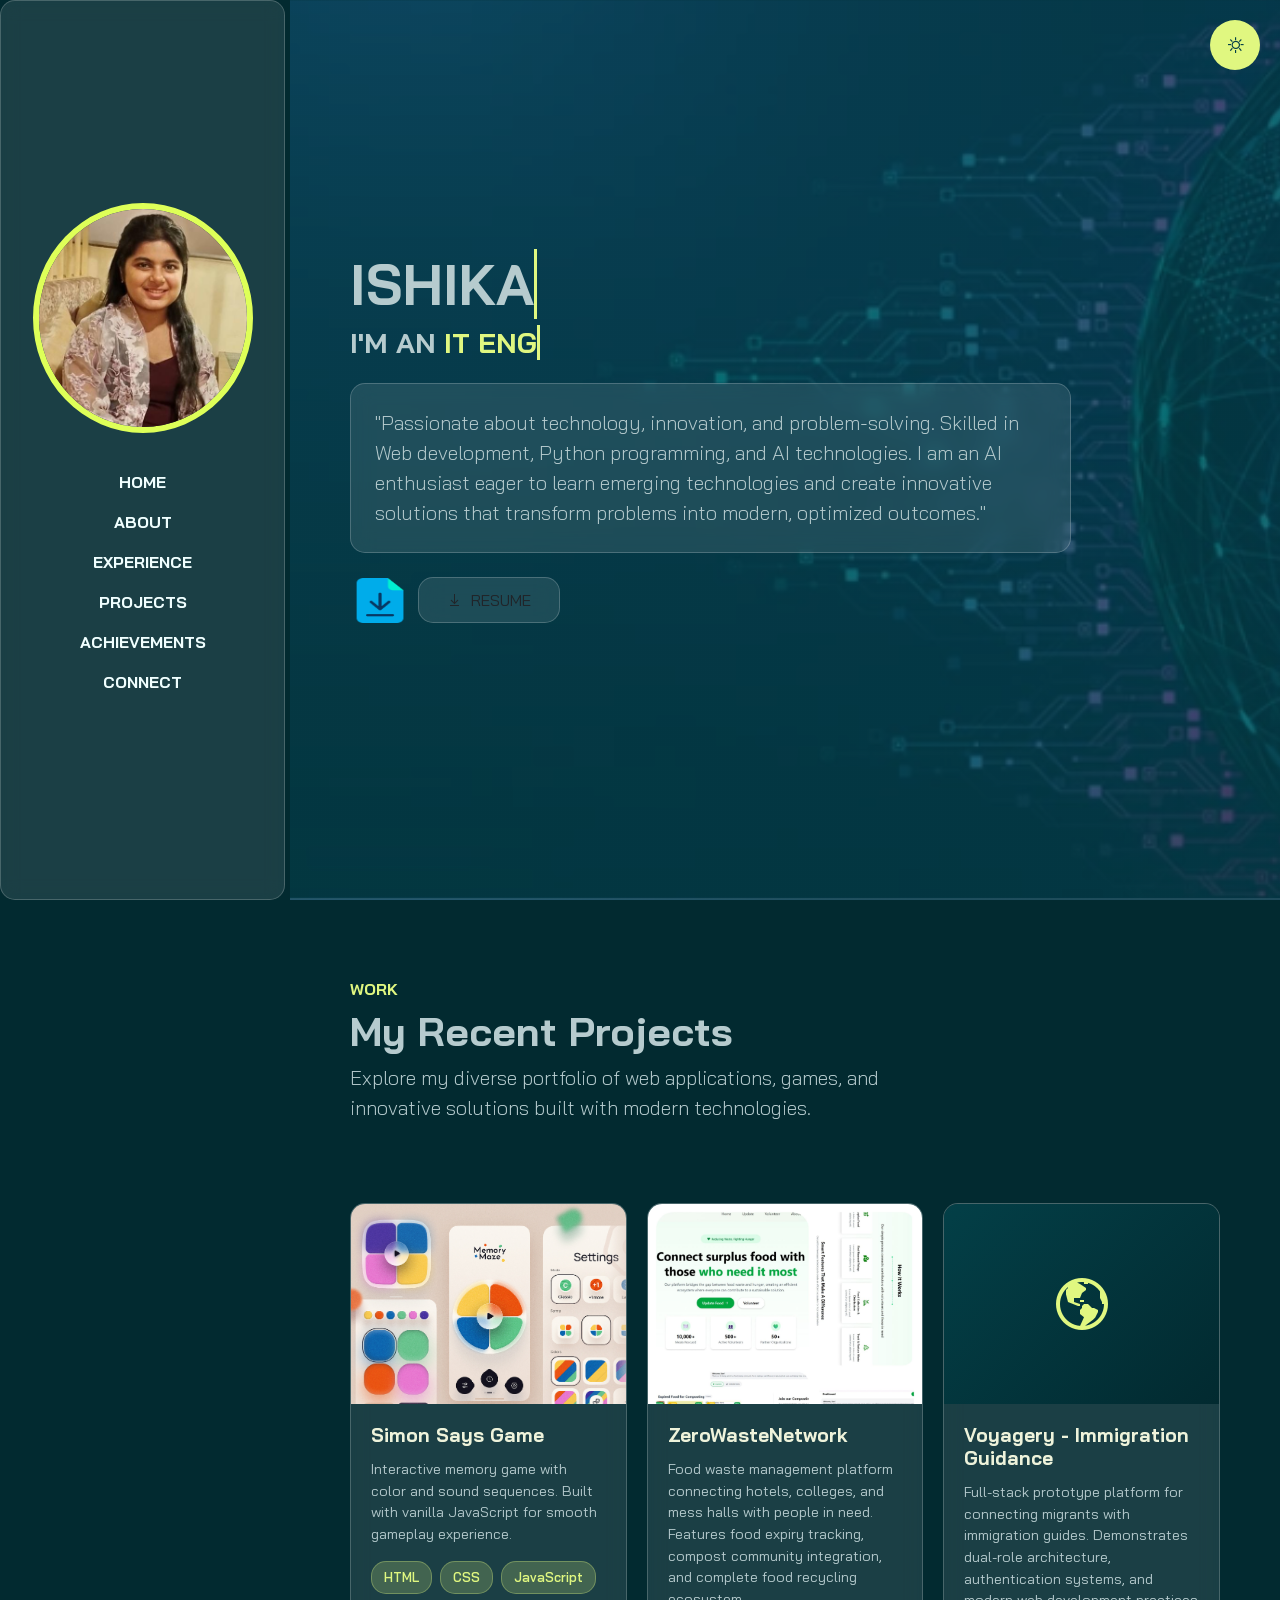
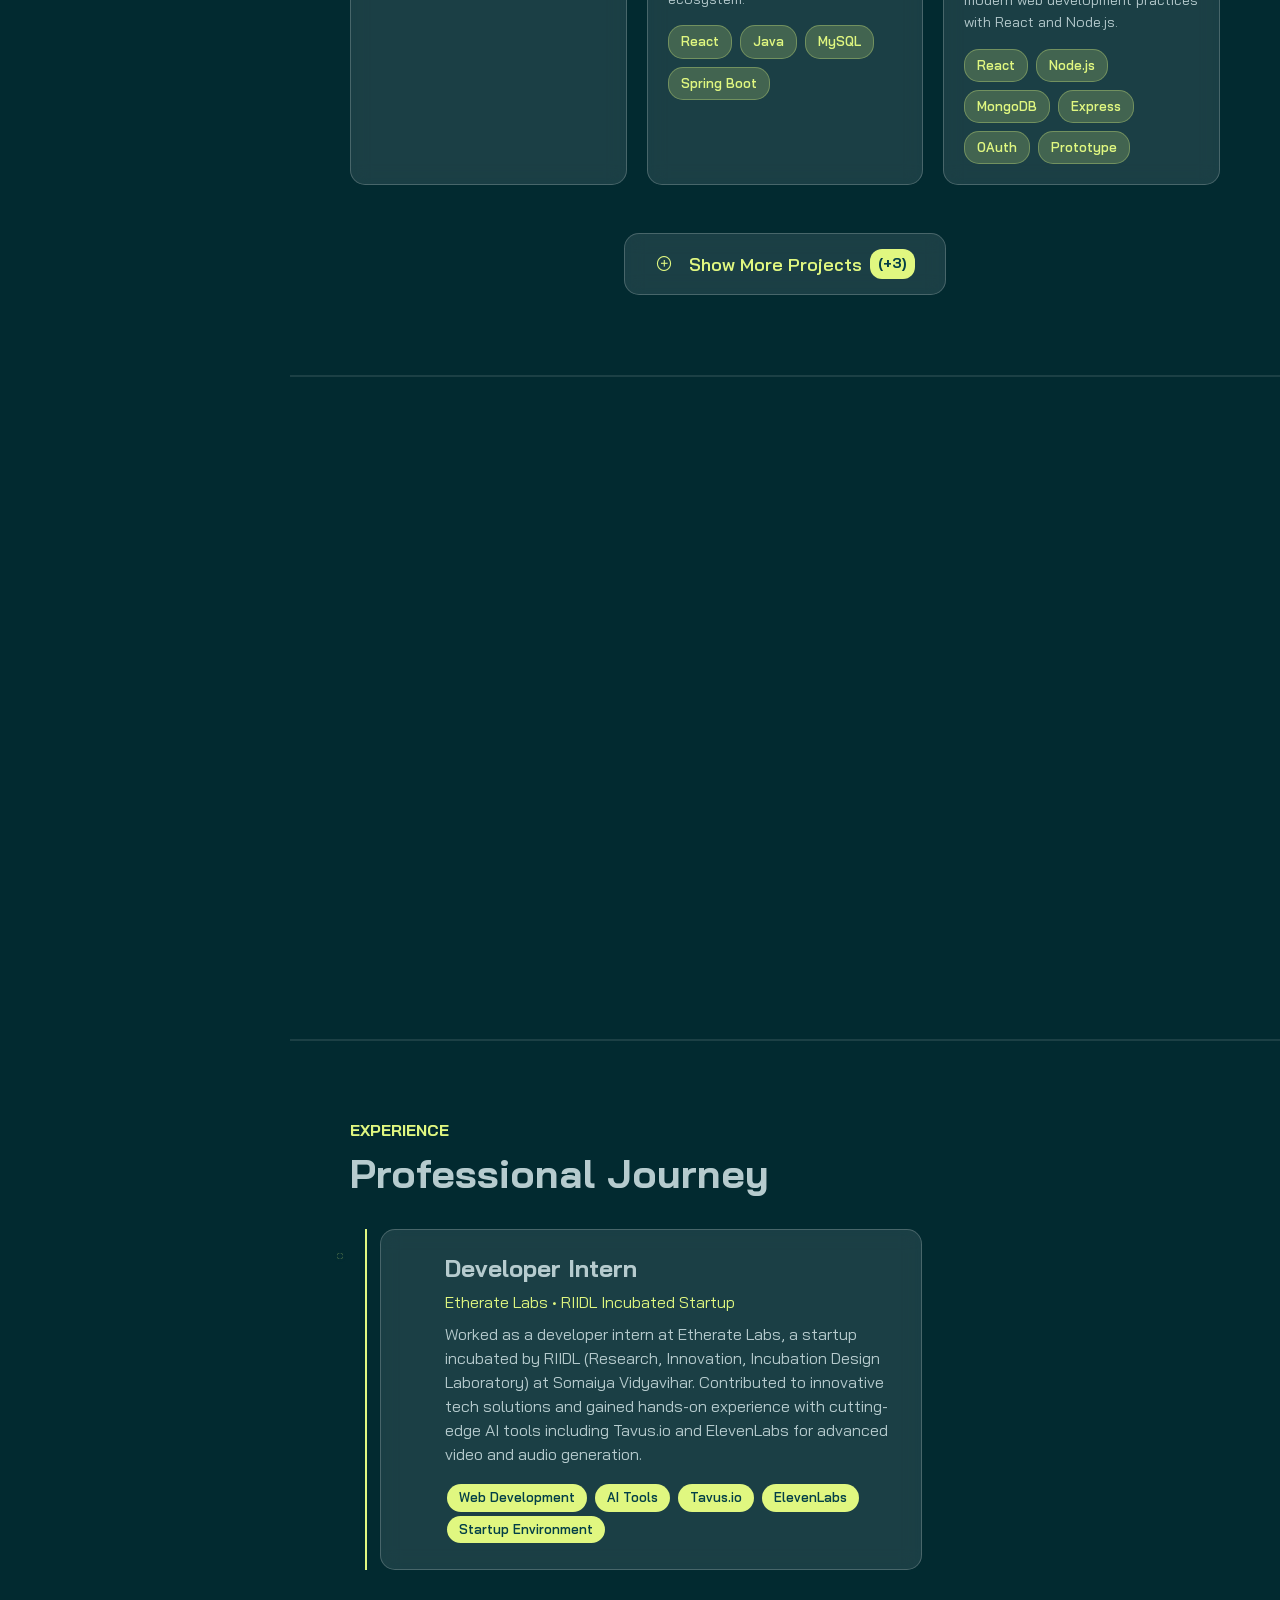
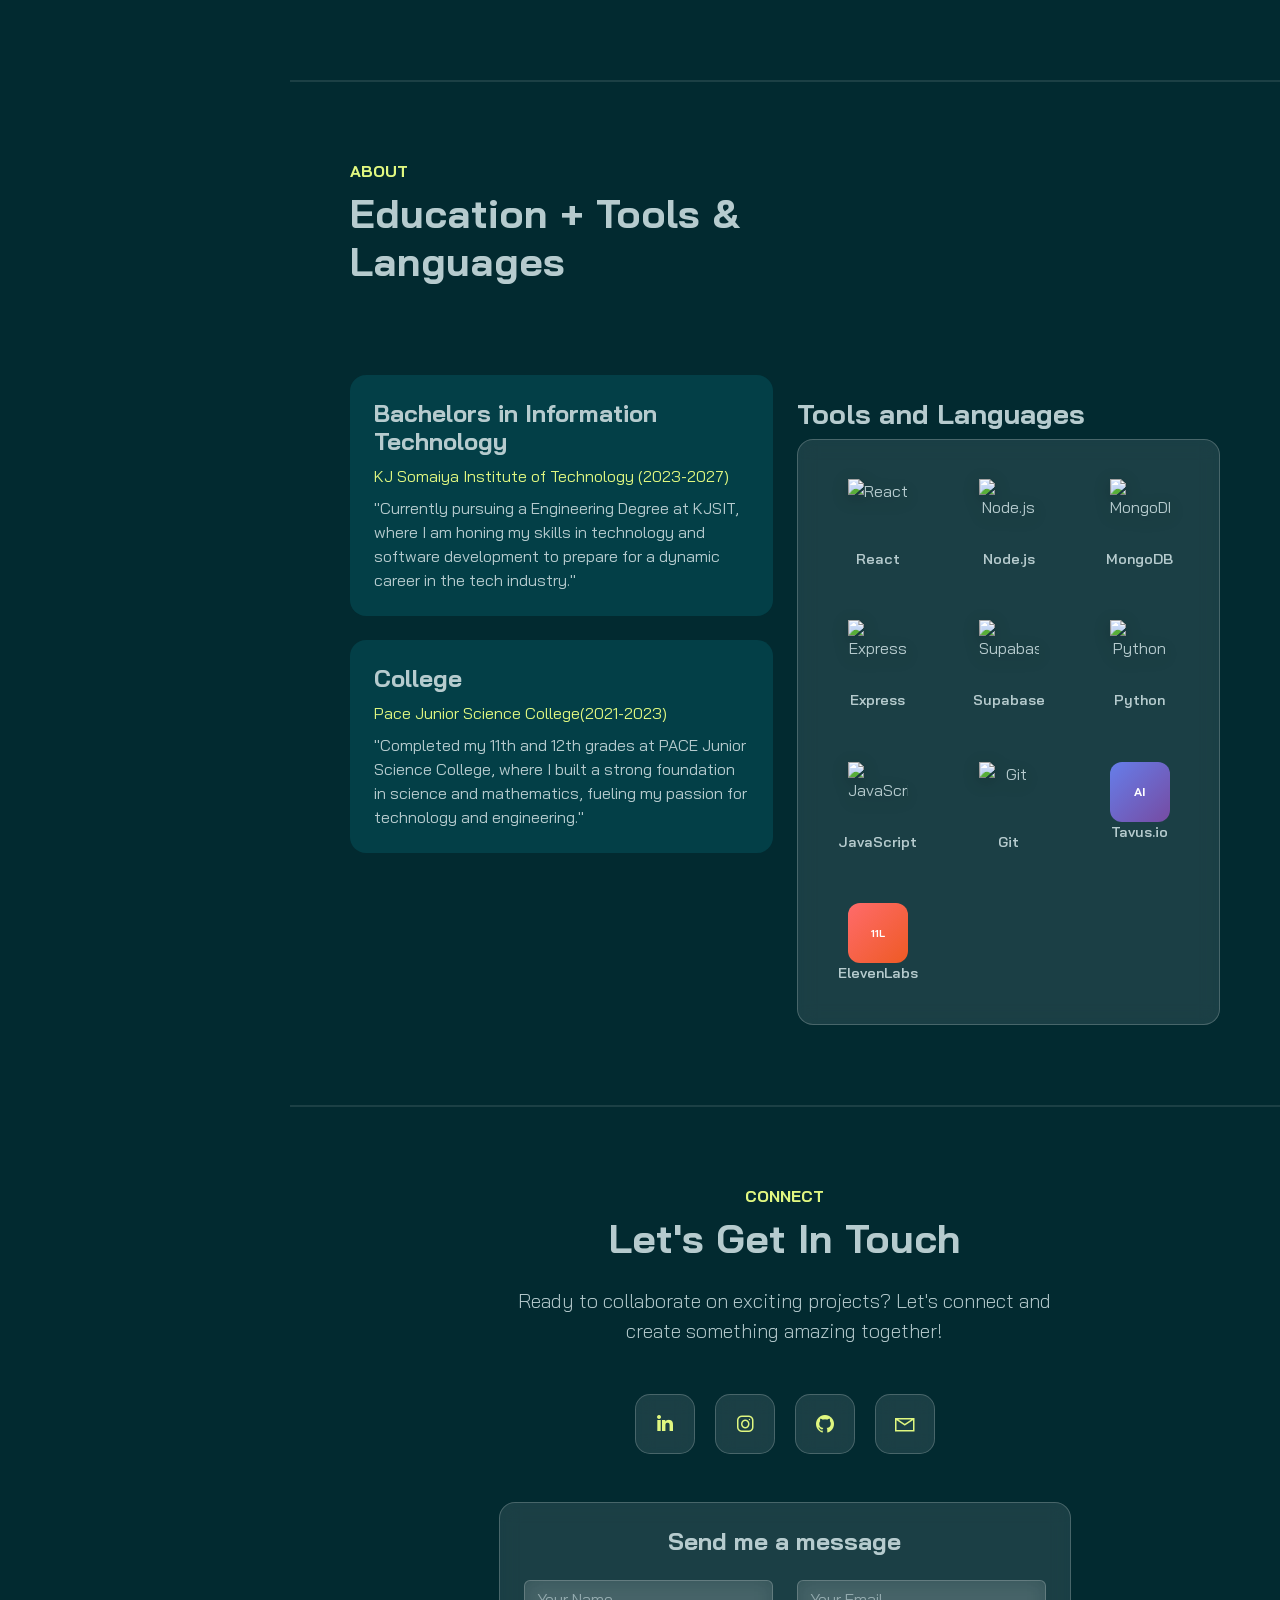
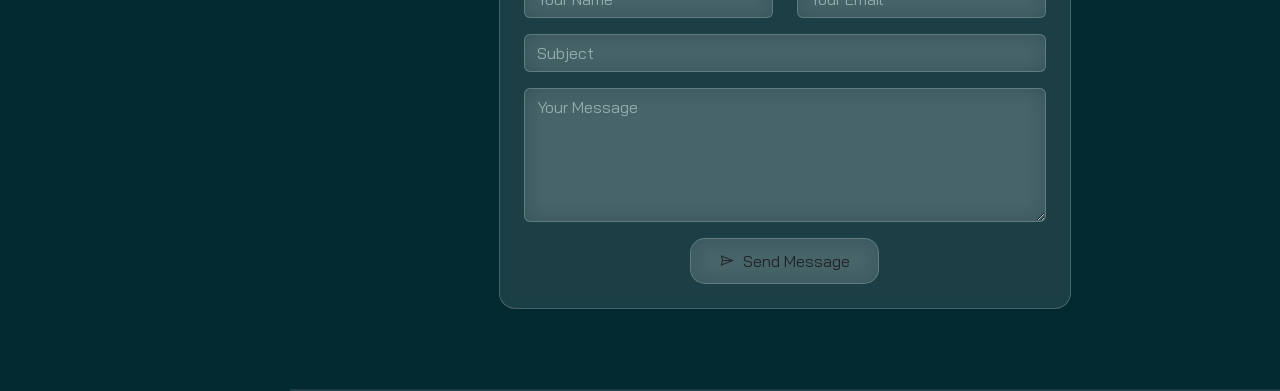
==== commit 0e571358: "Update for Analytics" ====
--- a/index.html
+++ b/index.html
@@ -684,6 +684,9 @@
         }
     }
     </script>
+    <!-- redeploy -->
 </body>
 
 </html>
+
+
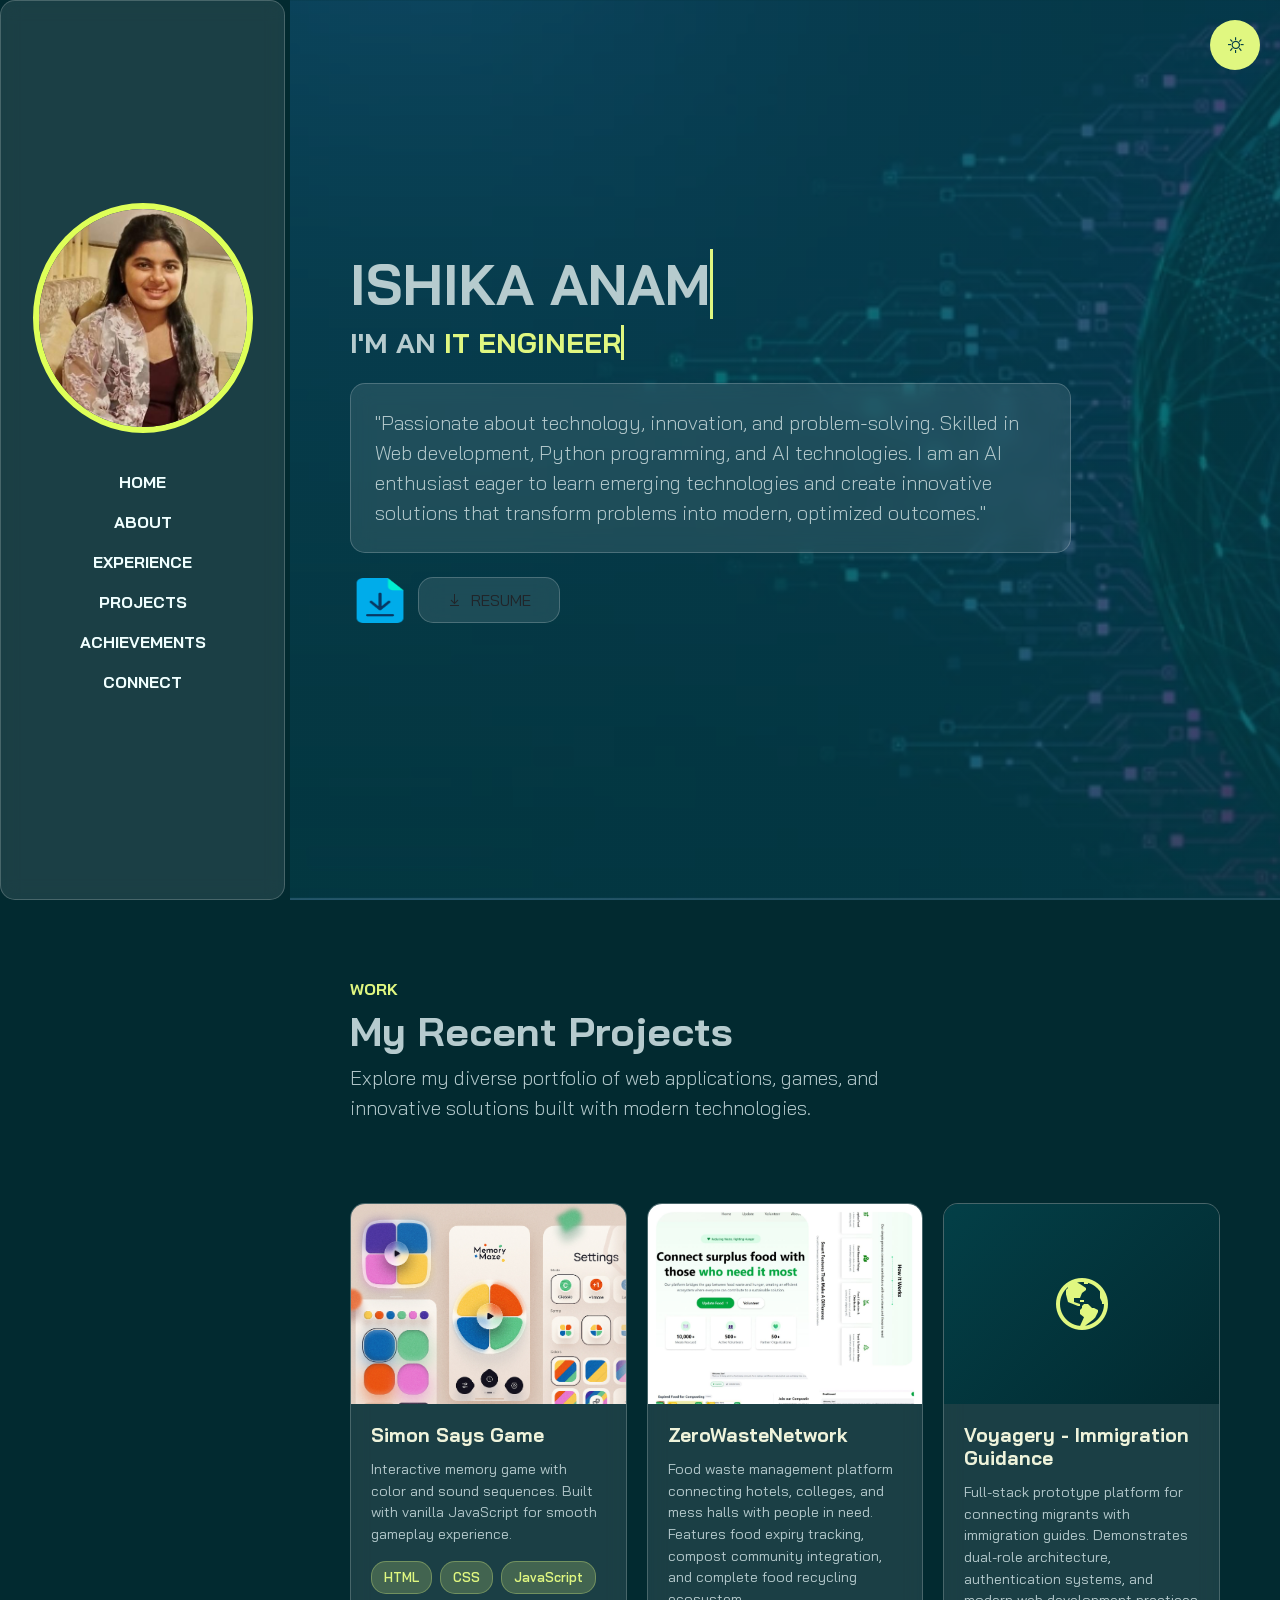
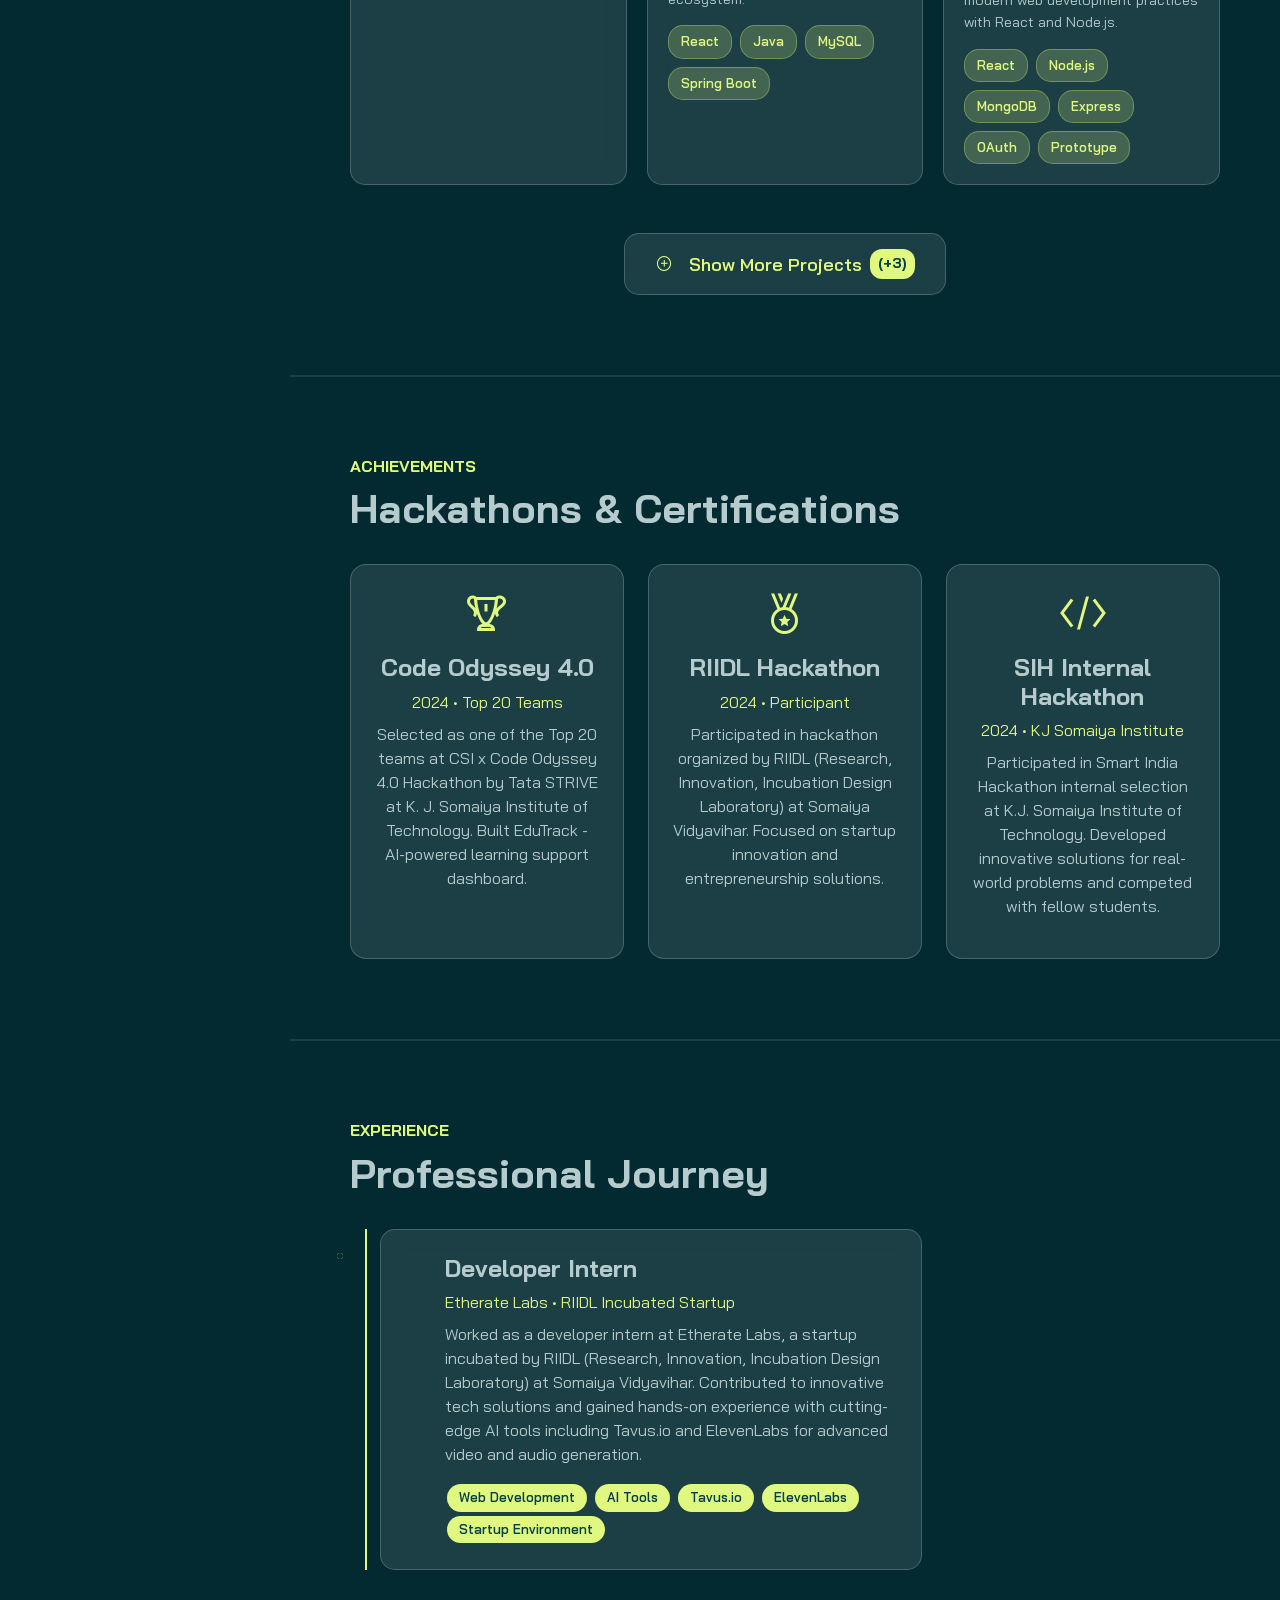
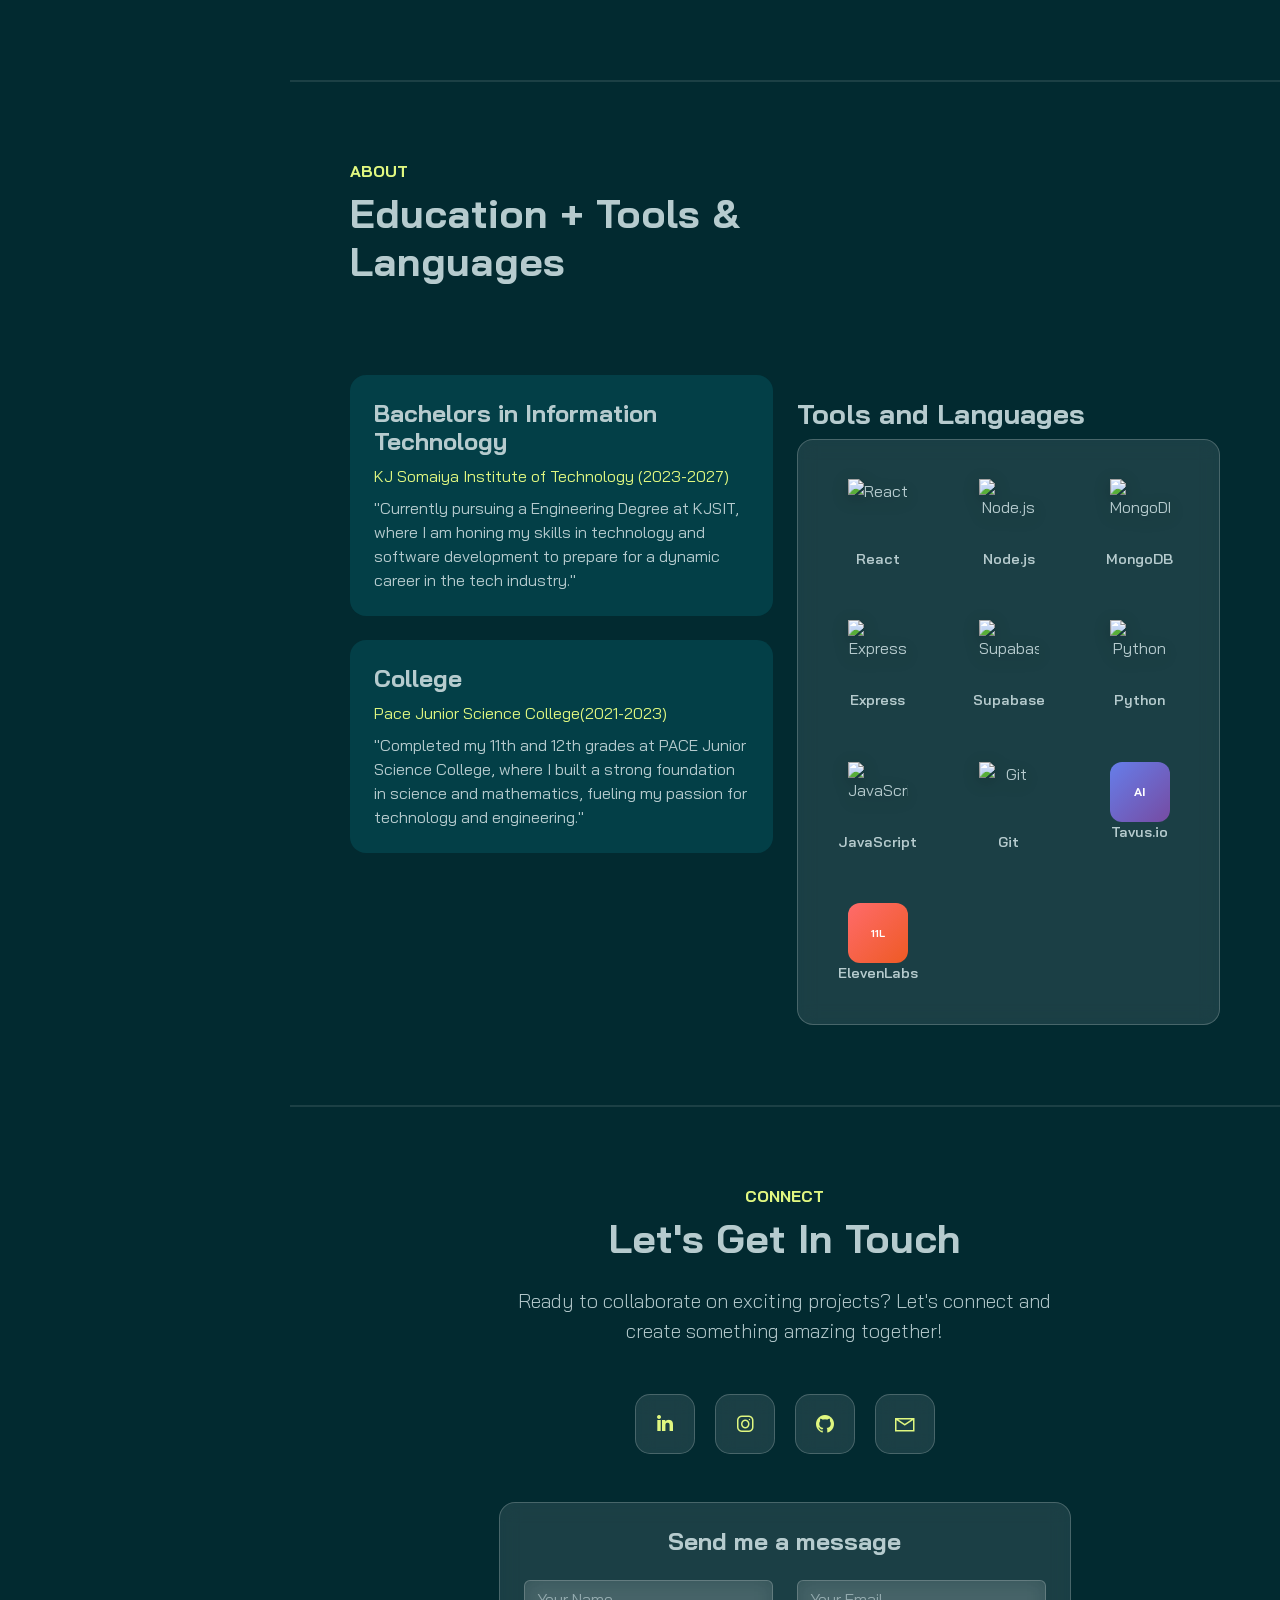
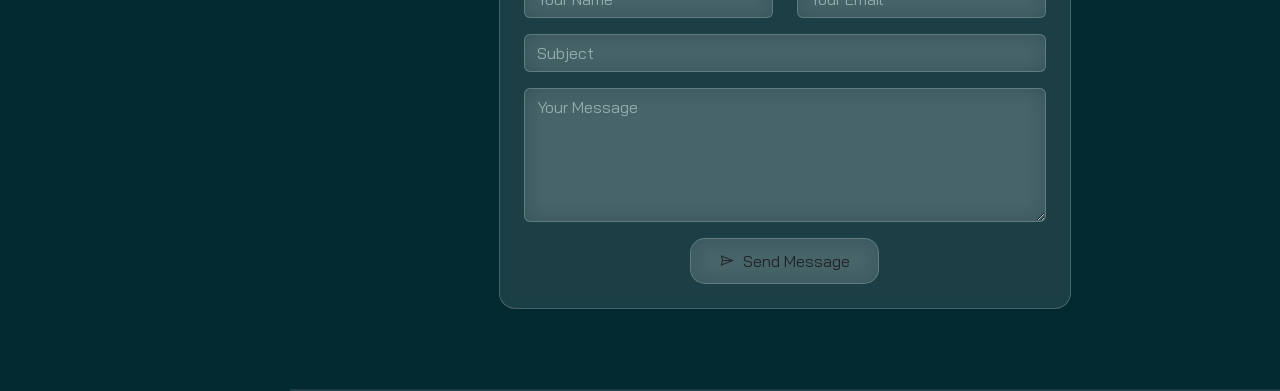
==== commit a292e635: "Updated  Analytics" ====
--- a/index.html
+++ b/index.html
@@ -684,9 +684,11 @@
         }
     }
     </script>
-    <!-- redeploy -->
+   <!-- redeploy now -->
+
 </body>
 
 </html>
 
 
+
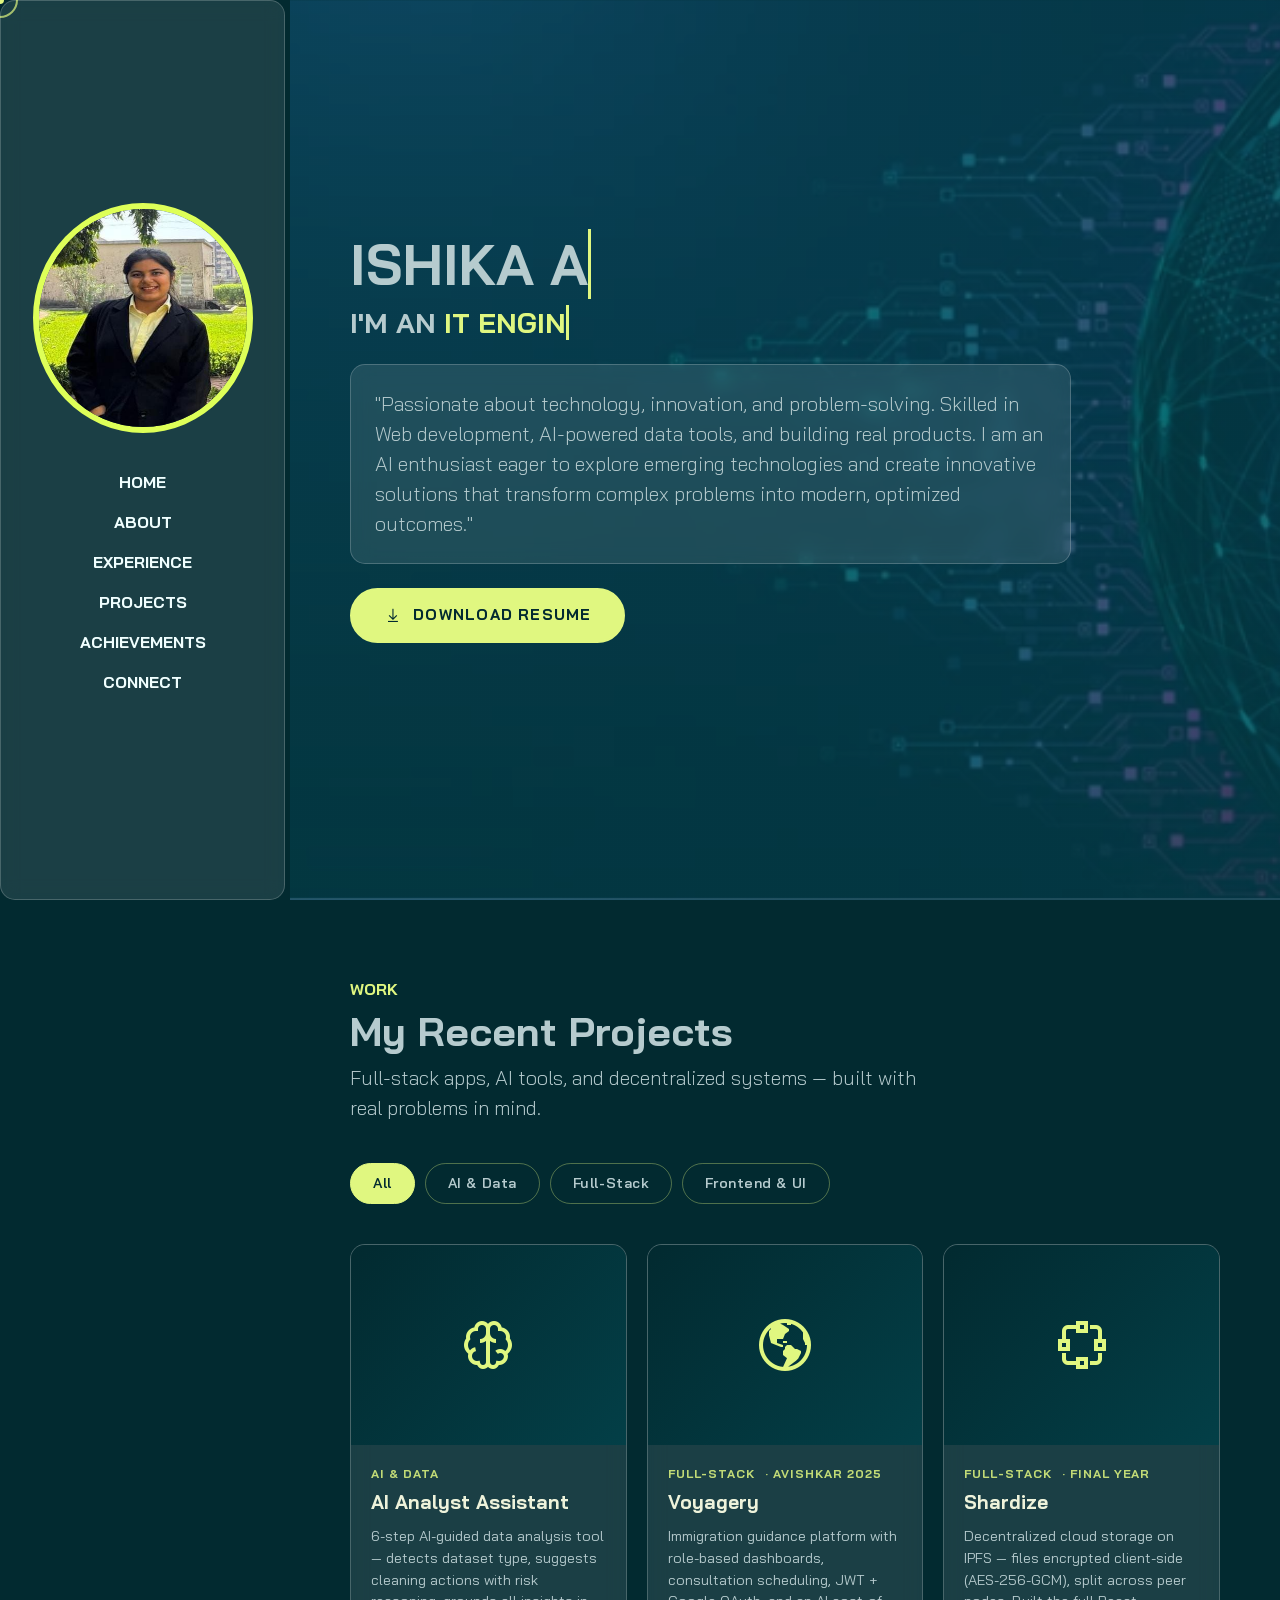
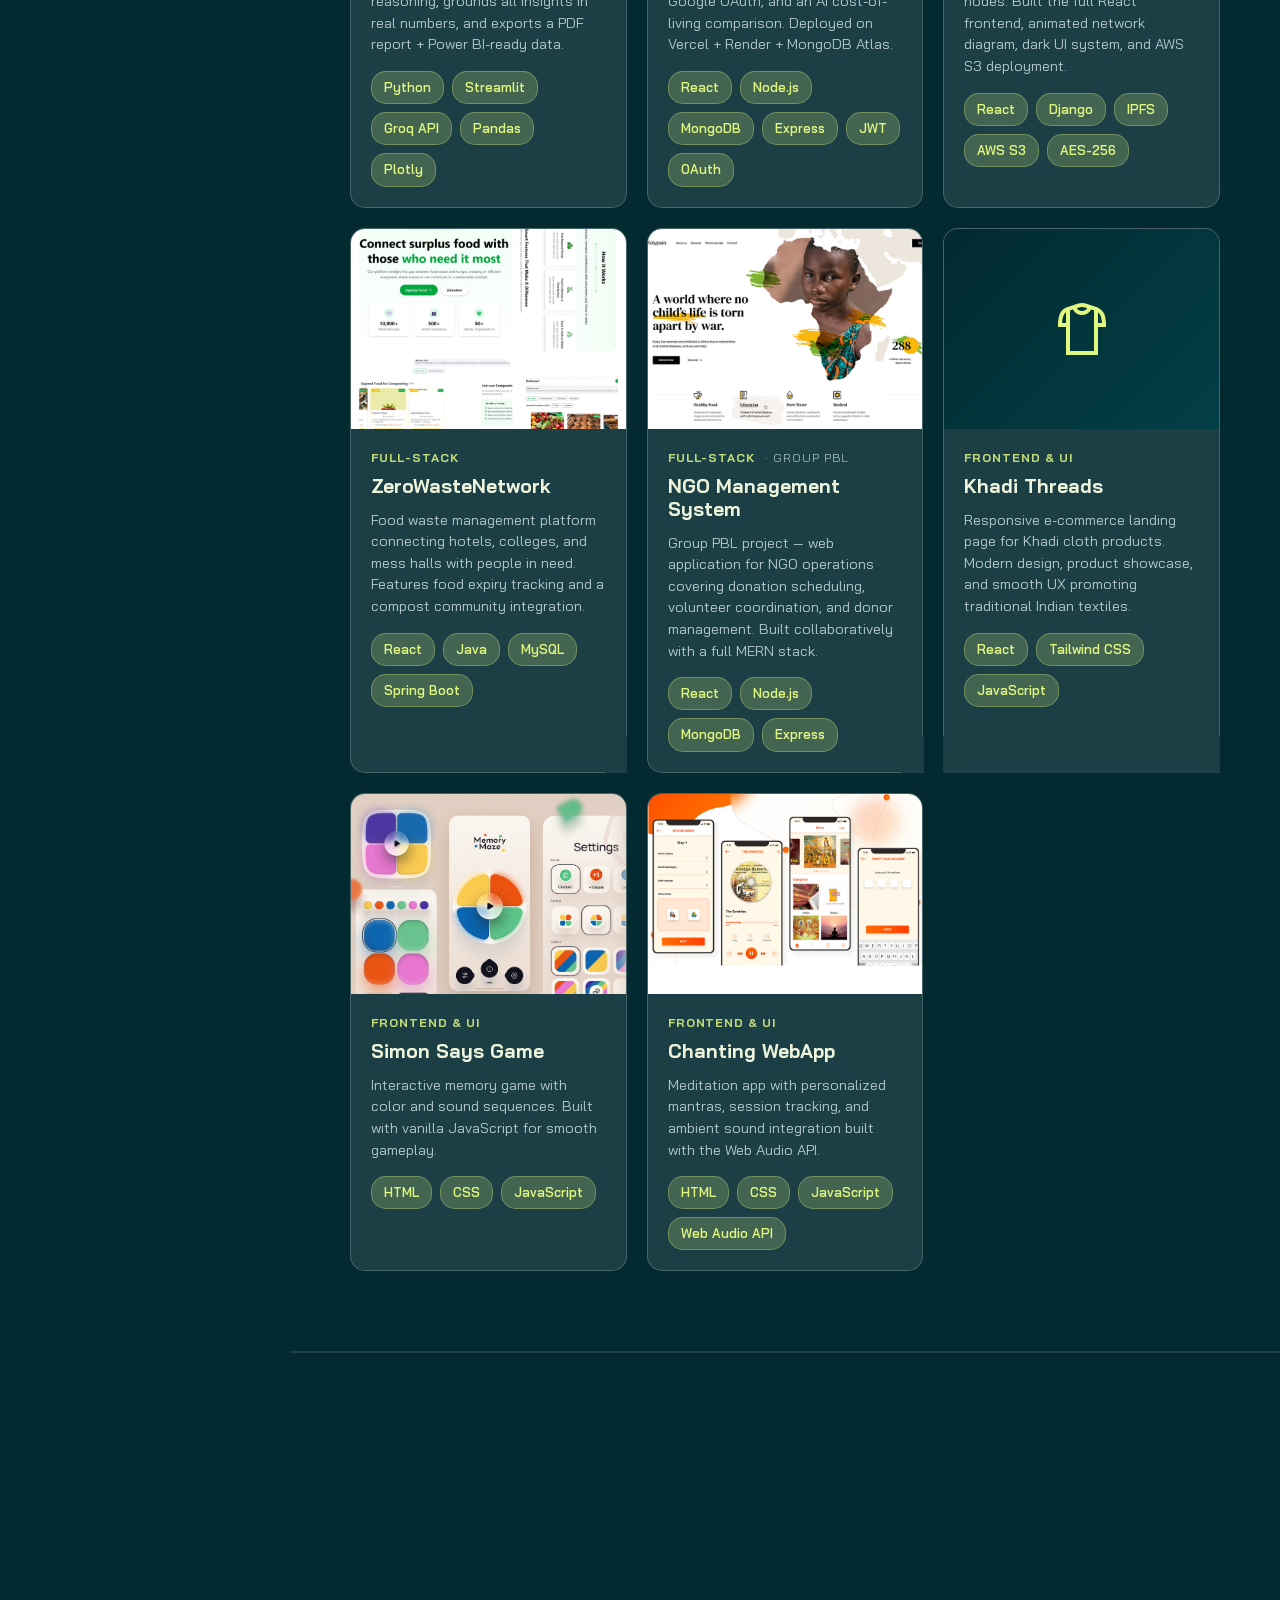
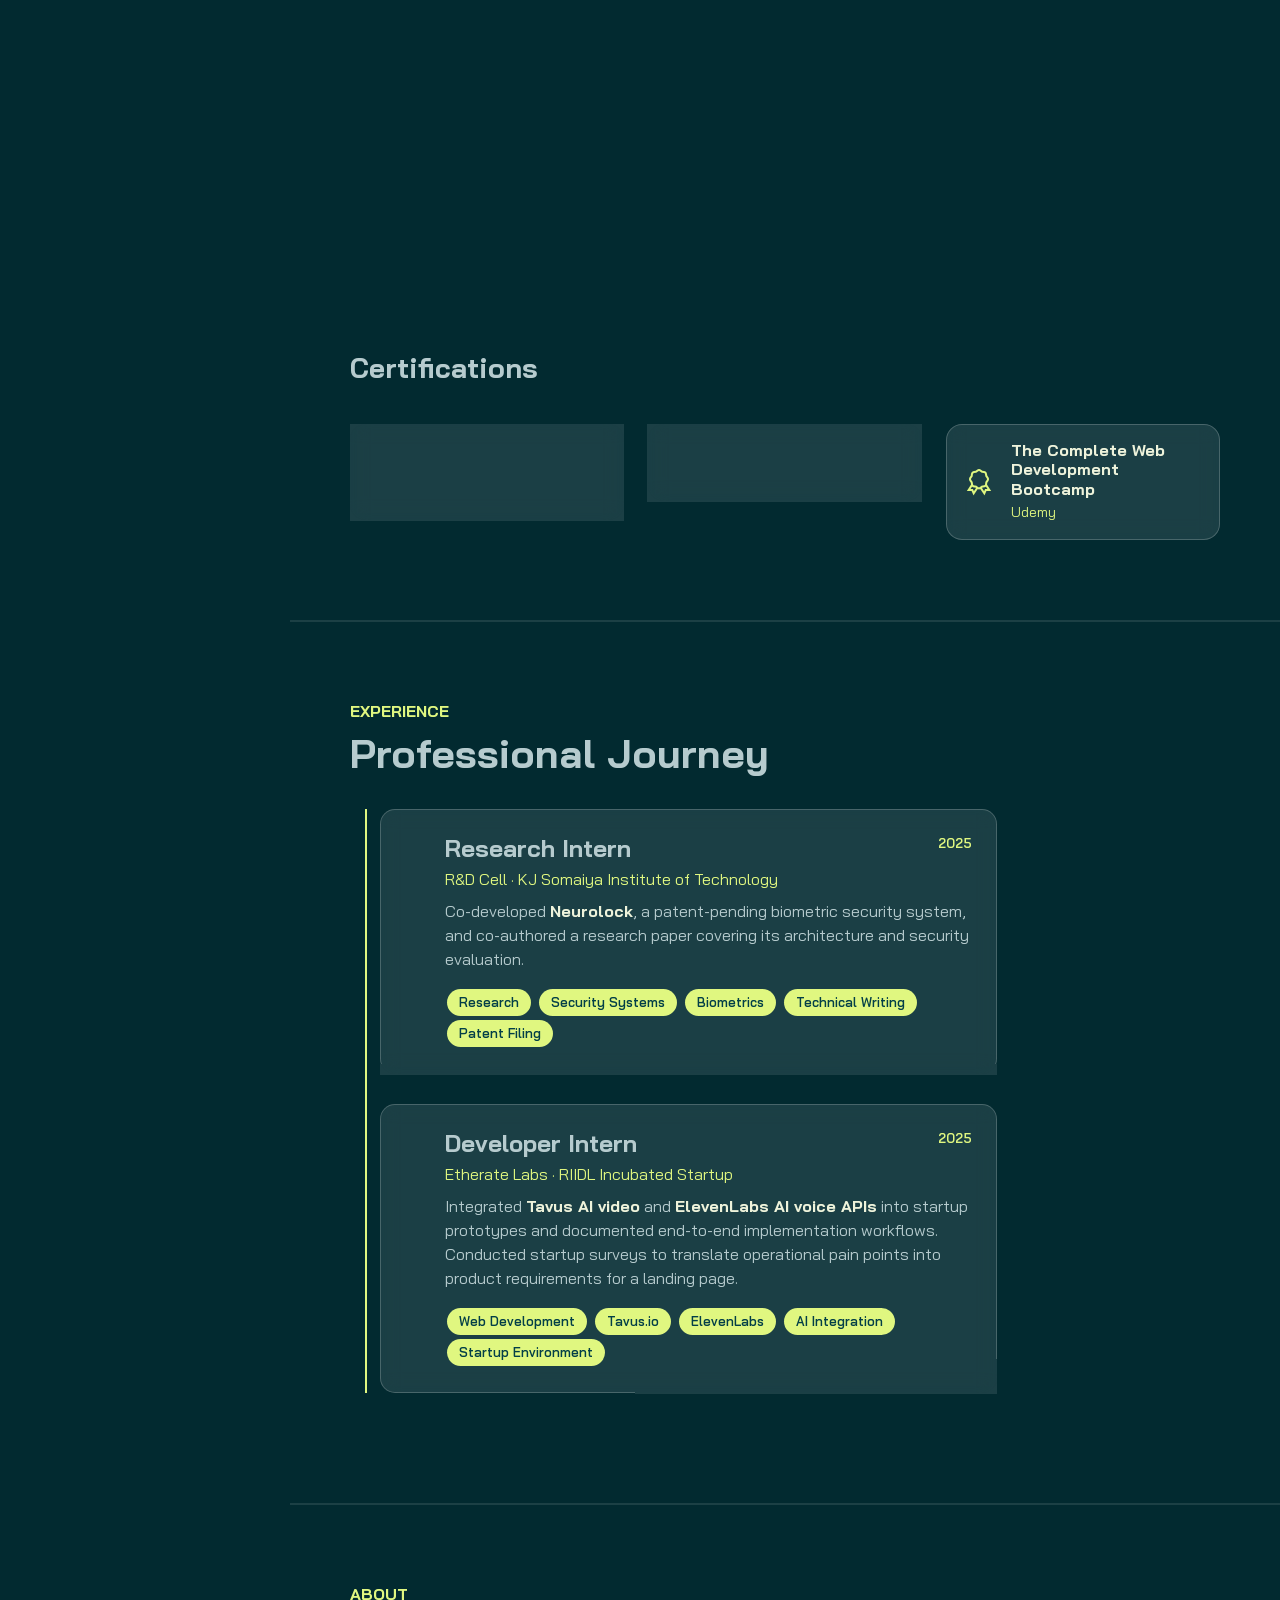
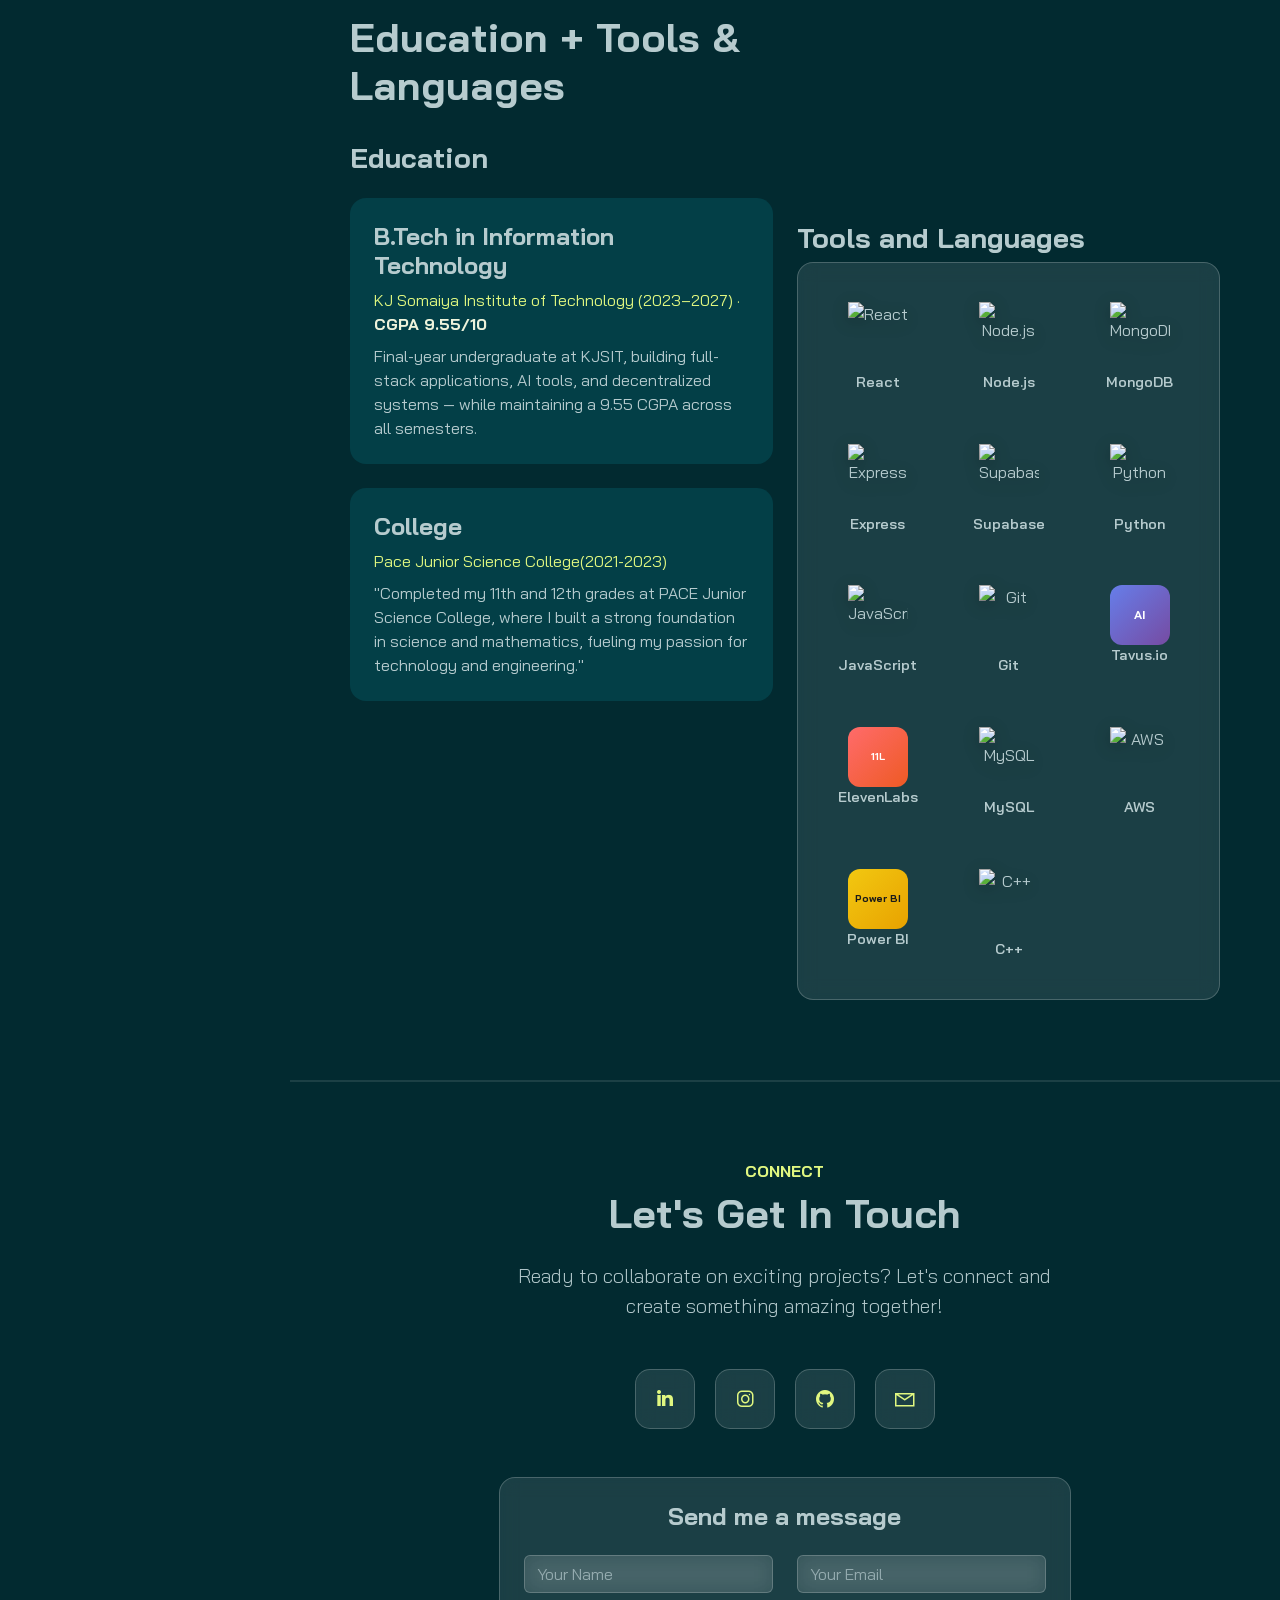
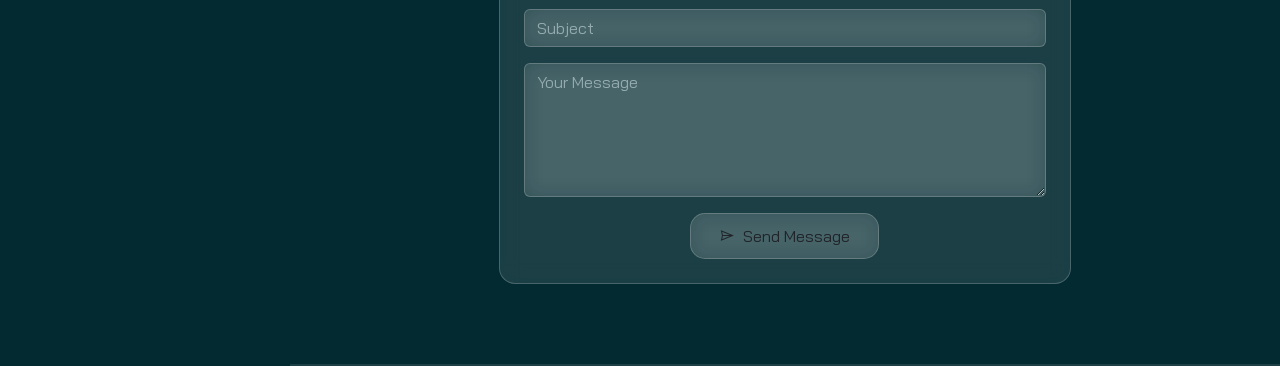
==== commit 6136fb68: "portfolio update" ====
--- a/index.html
+++ b/index.html
@@ -68,25 +68,6 @@
             opacity: 1;
         }
 
-        /* Cursor Magnification Effect */
-        .cursor-magnify {
-            position: fixed;
-            width: 150px;
-            height: 150px;
-            border: 2px solid var(--color-brand);
-            border-radius: 50%;
-            pointer-events: none;
-            z-index: 9999;
-            backdrop-filter: blur(10px);
-            background: rgba(224, 247, 128, 0.1);
-            transform: translate(-50%, -50%) scale(0);
-            transition: transform 0.3s ease;
-        }
-
-        .cursor-magnify.active {
-            transform: translate(-50%, -50%) scale(1);
-        }
-
         /* Glassmorphism Effects */
         .glass-card {
             background: rgba(255, 255, 255, 0.1);
@@ -95,26 +76,6 @@
             border-radius: 15px;
         }
 
-        /* Theme Toggle */
-        .theme-toggle {
-            position: fixed;
-            top: 20px;
-            right: 20px;
-            z-index: 1000;
-            background: var(--color-brand);
-            border: none;
-            border-radius: 50%;
-            width: 50px;
-            height: 50px;
-            cursor: pointer;
-            transition: all 0.3s ease;
-        }
-
-        .theme-toggle:hover {
-            transform: scale(1.1);
-            box-shadow: 0 0 20px var(--color-brand);
-        }
-
         /* Typing Animation */
         .typing-text {
             border-right: 3px solid var(--color-brand);
@@ -134,37 +95,19 @@
             }
         }
     </style>
-<script>
-  var _paq = window._paq = window._paq || [];
-  /* tracker methods like "setCustomDimension" should be called before "trackPageView" */
-  _paq.push(['trackPageView']);
-  _paq.push(['enableLinkTracking']);
-  (function() {
-    var u="https://29ishika.matomo.cloud/";
-    _paq.push(['setTrackerUrl', u+'matomo.php']);
-    _paq.push(['setSiteId', '1']);
-    var d=document, g=d.createElement('script'), s=d.getElementsByTagName('script')[0];
-    g.async=true; g.src='https://cdn.matomo.cloud/29ishika.matomo.cloud/matomo.js'; s.parentNode.insertBefore(g,s);
-  })();
-</script>
-
 </head>
 
 <body>
-    <!-- Theme Toggle Button -->
-    <button class="theme-toggle" id="themeToggle" title="Toggle Theme">
-        <i class="las la-sun" id="themeIcon"></i>
-    </button>
-
-    <!-- Cursor Magnify Effect -->
-    <div class="cursor-magnify" id="cursorMagnify"></div>
+    <!-- Custom Cursor -->
+    <div class="cursor-dot" id="cursorDot"></div>
+    <div class="cursor-ring" id="cursorRing"></div>
 
     <!---NAVBAR-->
     <nav class="navbar navbar-expand-lg navbar-dark fixed-top glass-card">
         <div class="container-fluid flex-lg-column">
             <a class="navbar-brand mb-lg-4 mx-lg-0" href="#">
                 <span class="h3 fw-bold d-blck d-lg-none">Ishika Anam</span>
-                <img src="./Assets/Images/ishikaimg.jpeg" style="height:230px; width:220px;"
+                <img src="./Assets/Images/ishikaimg.png" style="height:230px; width:220px;"
                     class="d-none d-lg-block rounded-circle profile-img" />
             </a>
             <button class="navbar-toggler" type="button" data-bs-toggle="collapse" data-bs-target="#navbarNav"
@@ -211,14 +154,15 @@
                                 <span id="typingRole" class="typing-text"></span>
                             </span></h3>
                         <p class="lead mt-4 mb-8 glass-card p-4" data-aos="fade-up" data-aos-delay="600">
-                            "Passionate about technology, innovation, and problem-solving. Skilled in Web development, Python programming, and AI technologies. I am an AI enthusiast eager to learn emerging technologies and create innovative solutions that transform problems into modern, optimized outcomes."
+                            "Passionate about technology, innovation, and problem-solving. Skilled in Web development,
+                            AI-powered data tools, and building real products. I am an AI enthusiast eager to explore
+                            emerging technologies and create innovative solutions that transform complex problems into
+                            modern, optimized outcomes."
                         </p>
-                        <div class="d-flex align-items-center mt-4">
-                            <img class="box-img animated-icon" data-aos="fade-up" data-aos-delay="800"
-                                style="height:45px; width:60px;" src="./Assets/Images/resume downloadicon.png" />
-                            <a href="./Assets/Ishika_CV portfolio.pdf" class="btn btn-brand mx-2 glass-card"
-                                data-aos="fade-up" data-aos-delay="800">
-                                <i class="las la-download me-2"></i>RESUME
+                        <div class="d-flex align-items-center mt-4" data-aos="fade-up" data-aos-delay="800">
+                            <a href="./Assets/Ishika_CV (44).pdf" target="_blank" class="btn-resume">
+                                <i class="las la-download"></i>
+                                Download Resume
                             </a>
                         </div>
                     </div>
@@ -233,56 +177,157 @@
                     <div class="col-lg-8">
                         <h6 class="text-brand">WORK</h6>
                         <h1>My Recent Projects</h1>
-                        <p class="lead">Explore my diverse portfolio of web applications, games, and innovative solutions built with modern technologies.</p>
-                    </div>
-                </div>
-                
+                        <p class="lead">Full-stack apps, AI tools, and decentralized systems — built with real problems
+                            in mind.</p>
+                    </div>
+                </div>
+
+                <!-- Filter Tabs -->
+                <div class="project-filters" data-aos="fade-up" data-aos-delay="100">
+                    <button class="filter-btn active" data-filter="all">All</button>
+                    <button class="filter-btn" data-filter="ai-data">AI &amp; Data</button>
+                    <button class="filter-btn" data-filter="fullstack">Full-Stack</button>
+                    <button class="filter-btn" data-filter="frontend">Frontend &amp; UI</button>
+                </div>
+
                 <!-- Projects Grid -->
                 <div class="projects-grid" id="projectsGrid">
-                    <!-- Project 1 - First Row -->
-                    <div class="project-card glass-card" data-aos="fade-up">
+
+                    <!-- AI Analyst Assistant — AI & Data -->
+                    <div class="project-card glass-card" data-category="ai-data" data-aos="fade-up">
                         <div class="project-image">
-                            <img src="./Assets/Images/Project3-img portfolio.png" alt="Simon Says Game">
+                            <div class="project-placeholder"
+                                style="background: linear-gradient(135deg, #022a30 0%, #033f47 100%);">
+                                <i class="las la-brain" style="font-size: 4rem; color: var(--color-brand);"></i>
+                            </div>
                             <div class="project-overlay">
                                 <div class="project-links">
-                                    <a href="https://07ishika.github.io/SiminSaysGame/" target="_blank" class="btn-project live">
+                                    <a href="https://ai-analyst-assistant.streamlit.app" target="_blank"
+                                        class="btn-project live">
                                         <i class="las la-external-link-alt"></i> Live Demo
                                     </a>
-                                    <a href="https://github.com/07Ishika/SiminSaysGame" target="_blank" class="btn-project github">
+                                    <a href="https://github.com/07Ishika/ai-analyst-assistant" target="_blank"
+                                        class="btn-project github">
                                         <i class="lab la-github"></i> GitHub
                                     </a>
                                 </div>
                             </div>
                         </div>
                         <div class="project-content">
-                            <h4>Simon Says Game</h4>
-                            <p>Interactive memory game with color and sound sequences. Built with vanilla JavaScript for smooth gameplay experience.</p>
+                            <div class="project-category-tag">AI &amp; Data</div>
+                            <h4>AI Analyst Assistant</h4>
+                            <p>6-step AI-guided data analysis tool — detects dataset type, suggests cleaning actions
+                                with risk reasoning, grounds all insights in real numbers, and exports a PDF report +
+                                Power BI-ready data.</p>
                             <div class="project-tech">
-                                <span class="tech-tag">HTML</span>
-                                <span class="tech-tag">CSS</span>
-                                <span class="tech-tag">JavaScript</span>
-                            </div>
-                        </div>
-                    </div>
-
-                    <!-- Project 2 - First Row -->
-                    <div class="project-card glass-card" data-aos="fade-up" data-aos-delay="200">
+                                <span class="tech-tag">Python</span>
+                                <span class="tech-tag">Streamlit</span>
+                                <span class="tech-tag">Groq API</span>
+                                <span class="tech-tag">Pandas</span>
+                                <span class="tech-tag">Plotly</span>
+                            </div>
+                        </div>
+                    </div>
+
+                    <!-- Voyagery — Full-Stack -->
+                    <div class="project-card glass-card" data-category="fullstack" data-aos="fade-up"
+                        data-aos-delay="100">
+                        <div class="project-image">
+                            <div class="project-placeholder"
+                                style="background: linear-gradient(135deg, #022a30 0%, #033f47 100%);">
+                                <i class="las la-globe-americas"
+                                    style="font-size: 4rem; color: var(--color-brand);"></i>
+                            </div>
+                            <div class="project-overlay">
+                                <div class="project-links">
+                                    <a href="https://voyagery.vercel.app/" target="_blank" class="btn-project live">
+                                        <i class="las la-external-link-alt"></i> Live Demo
+                                    </a>
+                                    <a href="https://github.com/07Ishika/voyagery" target="_blank"
+                                        class="btn-project github">
+                                        <i class="lab la-github"></i> GitHub
+                                    </a>
+                                </div>
+                            </div>
+                        </div>
+                        <div class="project-content">
+                            <div class="project-category-tag">Full-Stack <span
+                                    style="color:var(--color-brand); margin-left:6px;">· Avishkar 2025</span></div>
+                            <h4>Voyagery</h4>
+                            <p>Immigration guidance platform with role-based dashboards, consultation scheduling, JWT +
+                                Google OAuth, and an AI cost-of-living comparison. Deployed on Vercel + Render + MongoDB
+                                Atlas.</p>
+                            <div class="project-tech">
+                                <span class="tech-tag">React</span>
+                                <span class="tech-tag">Node.js</span>
+                                <span class="tech-tag">MongoDB</span>
+                                <span class="tech-tag">Express</span>
+                                <span class="tech-tag">JWT</span>
+                                <span class="tech-tag">OAuth</span>
+                            </div>
+                        </div>
+                    </div>
+
+                    <!-- Shardize — Full-Stack -->
+                    <div class="project-card glass-card" data-category="fullstack" data-aos="fade-up"
+                        data-aos-delay="200">
+                        <div class="project-image">
+                            <div class="project-placeholder"
+                                style="background: linear-gradient(135deg, #022a30 0%, #033f47 100%);">
+                                <i class="las la-network-wired" style="font-size: 4rem; color: var(--color-brand);"></i>
+                            </div>
+                            <div class="project-overlay">
+                                <div class="project-links">
+                                    <a href="https://github.com/07Ishika/Shardize-Client" target="_blank"
+                                        class="btn-project github">
+                                        <i class="lab la-github"></i> Frontend
+                                    </a>
+                                    <a href="https://github.com/meetrshah2112/decentralized-storage" target="_blank"
+                                        class="btn-project github">
+                                        <i class="lab la-github"></i> Backend
+                                    </a>
+                                </div>
+                            </div>
+                        </div>
+                        <div class="project-content">
+                            <div class="project-category-tag">Full-Stack <span
+                                    style="color:var(--color-brand); margin-left:6px;">· Final Year</span></div>
+                            <h4>Shardize</h4>
+                            <p>Decentralized cloud storage on IPFS — files encrypted client-side (AES-256-GCM), split
+                                across peer nodes. Built the full React frontend, animated network diagram, dark UI
+                                system, and AWS S3 deployment.</p>
+                            <div class="project-tech">
+                                <span class="tech-tag">React</span>
+                                <span class="tech-tag">Django</span>
+                                <span class="tech-tag">IPFS</span>
+                                <span class="tech-tag">AWS S3</span>
+                                <span class="tech-tag">AES-256</span>
+                            </div>
+                        </div>
+                    </div>
+
+                    <!-- ZeroWasteNetwork — Full-Stack -->
+                    <div class="project-card glass-card" data-category="fullstack" data-aos="fade-up">
                         <div class="project-image">
                             <img src="./Assets/Images/Zerowastentwk porfolioimg.jpeg" alt="ZeroWasteNetwork Platform">
                             <div class="project-overlay">
                                 <div class="project-links">
-                                    <a href="https://zerowastenetwork.vercel.app" target="_blank" class="btn-project live">
+                                    <a href="https://zerowastenetwork.vercel.app" target="_blank"
+                                        class="btn-project live">
                                         <i class="las la-external-link-alt"></i> Live Demo
                                     </a>
-                                    <a href="https://github.com/07Ishika/Zero-Waste-Network" target="_blank" class="btn-project github">
+                                    <a href="https://github.com/07Ishika/Zero-Waste-Network" target="_blank"
+                                        class="btn-project github">
                                         <i class="lab la-github"></i> GitHub
                                     </a>
                                 </div>
                             </div>
                         </div>
                         <div class="project-content">
+                            <div class="project-category-tag">Full-Stack</div>
                             <h4>ZeroWasteNetwork</h4>
-                            <p>Food waste management platform connecting hotels, colleges, and mess halls with people in need. Features food expiry tracking, compost community integration, and complete food recycling ecosystem.</p>
+                            <p>Food waste management platform connecting hotels, colleges, and mess halls with people in
+                                need. Features food expiry tracking and a compost community integration.</p>
                             <div class="project-tech">
                                 <span class="tech-tag">React</span>
                                 <span class="tech-tag">Java</span>
@@ -292,55 +337,124 @@
                         </div>
                     </div>
 
-                    <!-- Project 3 - First Row -->
-                    <div class="project-card glass-card" data-aos="fade-up" data-aos-delay="400">
+                    <!-- NGO Management — Full-Stack -->
+                    <div class="project-card glass-card" data-category="fullstack" data-aos="fade-up"
+                        data-aos-delay="100">
                         <div class="project-image">
-                            <div class="project-placeholder">
-                                <i class="las la-globe-americas" style="font-size: 4rem; color: var(--color-brand);"></i>
-                            </div>
+                            <img src="./Assets/Images/Project1-img portfolio.png" alt="NGO Management System">
                             <div class="project-overlay">
                                 <div class="project-links">
-                                    <a href="https://guide-voyage-link.vercel.app" target="_blank" class="btn-project live">
-                                        <i class="las la-external-link-alt"></i> Live Demo
-                                    </a>
-                                    <a href="https://github.com/07Ishika/guide-voyage-link" target="_blank" class="btn-project github">
+                                    <a href="https://github.com/Veer564/PBL-Project-Sem-3" target="_blank"
+                                        class="btn-project github">
                                         <i class="lab la-github"></i> GitHub
                                     </a>
                                 </div>
                             </div>
                         </div>
                         <div class="project-content">
-                            <h4>Voyagery - Immigration Guidance</h4>
-                            <p>Full-stack prototype platform for connecting migrants with immigration guides. Demonstrates dual-role architecture, authentication systems, and modern web development practices with React and Node.js.</p>
+                            <div class="project-category-tag">Full-Stack <span
+                                    style="color:var(--color-body); margin-left:6px; font-weight:400;">· Group
+                                    PBL</span></div>
+                            <h4>NGO Management System</h4>
+                            <p>Group PBL project — web application for NGO operations covering donation scheduling,
+                                volunteer coordination, and donor management. Built collaboratively with a full MERN
+                                stack.</p>
                             <div class="project-tech">
                                 <span class="tech-tag">React</span>
                                 <span class="tech-tag">Node.js</span>
                                 <span class="tech-tag">MongoDB</span>
                                 <span class="tech-tag">Express</span>
-                                <span class="tech-tag">OAuth</span>
-                                <span class="tech-tag">Prototype</span>
-                            </div>
-                        </div>
-                    </div>
-
-                    <!-- Project 4 - Second Row (Hidden initially) -->
-                    <div class="project-card glass-card hidden-project" data-aos="fade-up" data-aos-delay="600">
+                            </div>
+                        </div>
+                    </div>
+
+                    <!-- Khadi Threads — Frontend -->
+                    <div class="project-card glass-card" data-category="frontend" data-aos="fade-up">
+                        <div class="project-image">
+                            <div class="project-placeholder"
+                                style="background: linear-gradient(135deg, #022a30 0%, #033f47 100%);">
+                                <i class="las la-tshirt" style="font-size: 4rem; color: var(--color-brand);"></i>
+                            </div>
+                            <div class="project-overlay">
+                                <div class="project-links">
+                                    <a href="https://07ishika.github.io/Khadi-Threads-React/" target="_blank"
+                                        class="btn-project live">
+                                        <i class="las la-external-link-alt"></i> Live Demo
+                                    </a>
+                                    <a href="https://github.com/07Ishika/Khadi-Threads-React" target="_blank"
+                                        class="btn-project github">
+                                        <i class="lab la-github"></i> GitHub
+                                    </a>
+                                </div>
+                            </div>
+                        </div>
+                        <div class="project-content">
+                            <div class="project-category-tag">Frontend &amp; UI</div>
+                            <h4>Khadi Threads</h4>
+                            <p>Responsive e-commerce landing page for Khadi cloth products. Modern design, product
+                                showcase, and smooth UX promoting traditional Indian textiles.</p>
+                            <div class="project-tech">
+                                <span class="tech-tag">React</span>
+                                <span class="tech-tag">Tailwind CSS</span>
+                                <span class="tech-tag">JavaScript</span>
+                            </div>
+                        </div>
+                    </div>
+
+                    <!-- Simon Says — Frontend -->
+                    <div class="project-card glass-card" data-category="frontend" data-aos="fade-up"
+                        data-aos-delay="100">
+                        <div class="project-image">
+                            <img src="./Assets/Images/Project3-img portfolio.png" alt="Simon Says Game">
+                            <div class="project-overlay">
+                                <div class="project-links">
+                                    <a href="https://07ishika.github.io/SiminSaysGame/" target="_blank"
+                                        class="btn-project live">
+                                        <i class="las la-external-link-alt"></i> Live Demo
+                                    </a>
+                                    <a href="https://github.com/07Ishika/SiminSaysGame" target="_blank"
+                                        class="btn-project github">
+                                        <i class="lab la-github"></i> GitHub
+                                    </a>
+                                </div>
+                            </div>
+                        </div>
+                        <div class="project-content">
+                            <div class="project-category-tag">Frontend &amp; UI</div>
+                            <h4>Simon Says Game</h4>
+                            <p>Interactive memory game with color and sound sequences. Built with vanilla JavaScript for
+                                smooth gameplay.</p>
+                            <div class="project-tech">
+                                <span class="tech-tag">HTML</span>
+                                <span class="tech-tag">CSS</span>
+                                <span class="tech-tag">JavaScript</span>
+                            </div>
+                        </div>
+                    </div>
+
+                    <!-- Chanting WebApp — Frontend -->
+                    <div class="project-card glass-card" data-category="frontend" data-aos="fade-up"
+                        data-aos-delay="200">
                         <div class="project-image">
                             <img src="./Assets/Images/Project4-img portfolio.png" alt="Chanting WebApp">
                             <div class="project-overlay">
                                 <div class="project-links">
-                                    <a href="https://07ishika.github.io/Chanting_WebApp/" target="_blank" class="btn-project live">
+                                    <a href="https://07ishika.github.io/Chanting_WebApp/" target="_blank"
+                                        class="btn-project live">
                                         <i class="las la-external-link-alt"></i> Live Demo
                                     </a>
-                                    <a href="https://github.com/07Ishika/Chanting_WebApp" target="_blank" class="btn-project github">
+                                    <a href="https://github.com/07Ishika/Chanting_WebApp" target="_blank"
+                                        class="btn-project github">
                                         <i class="lab la-github"></i> GitHub
                                     </a>
                                 </div>
                             </div>
                         </div>
                         <div class="project-content">
+                            <div class="project-category-tag">Frontend &amp; UI</div>
                             <h4>Chanting WebApp</h4>
-                            <p>Serene meditation app with personalized mantras, session tracking, and ambient sound integration for mindfulness.</p>
+                            <p>Meditation app with personalized mantras, session tracking, and ambient sound integration
+                                built with the Web Audio API.</p>
                             <div class="project-tech">
                                 <span class="tech-tag">HTML</span>
                                 <span class="tech-tag">CSS</span>
@@ -350,66 +464,10 @@
                         </div>
                     </div>
 
-                    <!-- Project 5 - Second Row (Hidden initially) -->
-                    <div class="project-card glass-card hidden-project" data-aos="fade-up" data-aos-delay="800">
-                        <div class="project-image">
-                            <img src="./Assets/Images/Project1-img portfolio.png" alt="NGO Management System">
-                            <div class="project-overlay">
-                                <div class="project-links">
-                                    <a href="https://github.com/Veer564/PBL-Project-Sem-3" target="_blank" class="btn-project github">
-                                        <i class="lab la-github"></i> GitHub
-                                    </a>
-                                </div>
-                            </div>
-                        </div>
-                        <div class="project-content">
-                            <h4>NGO Management System</h4>
-                            <p>Comprehensive web application for NGO operations including donation scheduling, volunteer coordination, and donor management.</p>
-                            <div class="project-tech">
-                                <span class="tech-tag">React</span>
-                                <span class="tech-tag">Node.js</span>
-                                <span class="tech-tag">MongoDB</span>
-                                <span class="tech-tag">Express</span>
-                            </div>
-                        </div>
-                    </div>
-
-                    <!-- Project 6 - Second Row (Hidden initially) -->
-                    <div class="project-card glass-card hidden-project" data-aos="fade-up" data-aos-delay="1000">
-                        <div class="project-image">
-                            <div class="project-placeholder">
-                                <i class="las la-tshirt" style="font-size: 4rem; color: var(--color-brand);"></i>
-                            </div>
-                            <div class="project-overlay">
-                                <div class="project-links">
-                                    <a href="https://07ishika.github.io/Khadi-Threads-React/" target="_blank" class="btn-project live">
-                                        <i class="las la-external-link-alt"></i> Live Demo
-                                    </a>
-                                    <a href="https://github.com/07Ishika/Khadi-Threads-React" target="_blank" class="btn-project github">
-                                        <i class="lab la-github"></i> GitHub
-                                    </a>
-                                </div>
-                            </div>
-                        </div>
-                        <div class="project-content">
-                            <h4>Khadi Threads - E-commerce</h4>
-                            <p>Responsive e-commerce landing page for Khadi cloth products. Features modern design, product showcase, and smooth user experience promoting traditional Indian textiles.</p>
-                            <div class="project-tech">
-                                <span class="tech-tag">React</span>
-                                <span class="tech-tag">Tailwind CSS</span>
-                                <span class="tech-tag">JavaScript</span>
-                            </div>
-                        </div>
-                    </div>
-                </div>
-                
-                <!-- Show More Button -->
-                <div class="text-center mt-5">
-                    <button id="showMoreBtn" class="btn-show-more glass-card" onclick="toggleProjects()">
-                        <i class="las la-plus-circle me-2"></i>
-                        <span id="btnText">Show More Projects</span>
-                        <span class="project-count">(+3)</span>
-                    </button>
+                </div>
+                <!-- No results message -->
+                <div id="noProjects" style="display:none;" class="text-center py-5">
+                    <p style="color:var(--color-body); font-size:1.1rem;">No projects in this category yet.</p>
                 </div>
             </div>
         </section>
@@ -424,38 +482,83 @@
                         <h1>Hackathons & Certifications</h1>
                     </div>
                 </div>
-                
-                <div class="row gy-4 justify-content-center">
-                    <div class="col-lg-4" data-aos="fade-up">
-                        <div class="achievement-card glass-card p-4 rounded-4 shadow-effect text-center">
-                            <div class="achievement-icon mb-3">
-                                <i class="las la-trophy" style="font-size: 3rem; color: var(--color-brand);"></i>
-                            </div>
-                            <h4>Code Odyssey 4.0</h4>
-                            <p class="text-brand mb-2">2024 • Top 20 Teams</p>
-                            <p>Selected as one of the Top 20 teams at CSI x Code Odyssey 4.0 Hackathon by Tata STRIVE at K. J. Somaiya Institute of Technology. Built EduTrack - AI-powered learning support dashboard.</p>
-                        </div>
-                    </div>
-                    
-                    <div class="col-lg-4" data-aos="fade-up" data-aos-delay="200">
-                        <div class="achievement-card glass-card p-4 rounded-4 shadow-effect text-center">
-                            <div class="achievement-icon mb-3">
-                                <i class="las la-medal" style="font-size: 3rem; color: var(--color-brand);"></i>
-                            </div>
-                            <h4>RIIDL Hackathon</h4>
-                            <p class="text-brand mb-2">2024 • Participant</p>
-                            <p>Participated in hackathon organized by RIIDL (Research, Innovation, Incubation Design Laboratory) at Somaiya Vidyavihar. Focused on startup innovation and entrepreneurship solutions.</p>
-                        </div>
-                    </div>
-                    
-                    <div class="col-lg-4" data-aos="fade-up" data-aos-delay="400">
-                        <div class="achievement-card glass-card p-4 rounded-4 shadow-effect text-center">
-                            <div class="achievement-icon mb-3">
-                                <i class="las la-code" style="font-size: 3rem; color: var(--color-brand);"></i>
-                            </div>
-                            <h4>SIH Internal Hackathon</h4>
-                            <p class="text-brand mb-2">2024 • KJ Somaiya Institute</p>
-                            <p>Participated in Smart India Hackathon internal selection at K.J. Somaiya Institute of Technology. Developed innovative solutions for real-world problems and competed with fellow students.</p>
+
+                <div class="row gy-4 justify-content-center mb-5">
+                    <!-- Code Odyssey -->
+                    <div class="col-lg-4 col-md-6" data-aos="fade-up">
+                        <a href="./Assets/CO-Hackathon_certificate.pdf" target="_blank" class="achievement-card-link">
+                            <div class="achievement-card glass-card p-4 rounded-4 shadow-effect text-center h-100">
+                                <div class="achievement-icon mb-3">
+                                    <i class="las la-trophy" style="font-size: 3rem; color: var(--color-brand);"></i>
+                                </div>
+                                <h4>Code Odyssey 4.0</h4>
+                                <p class="text-brand mb-2">2025 · Top 20 Teams</p>
+                                <p class="mb-0">Selected Top 20 at CSI × Code Odyssey 4.0 by Tata STRIVE at KJ Somaiya
+                                    Institute of Technology. Built EduTrack — an AI-powered learning support dashboard.
+                                </p>
+                                <div class="cert-hint mt-3">
+                                    <i class="las la-file-pdf me-1"></i> View Certificate
+                                </div>
+                            </div>
+                        </a>
+                    </div>
+
+                    <!-- Avishkar 2025 -->
+                    <div class="col-lg-4 col-md-6" data-aos="fade-up" data-aos-delay="150">
+                        <a href="./Assets/Avishkar Certificate.pdf" target="_blank" class="achievement-card-link">
+                            <div class="achievement-card glass-card p-4 rounded-4 shadow-effect text-center h-100">
+                                <div class="achievement-icon mb-3">
+                                    <i class="las la-award" style="font-size: 3rem; color: var(--color-brand);"></i>
+                                </div>
+                                <h4>Avishkar 2025</h4>
+                                <p class="text-brand mb-2">2025 · Zonal Round 1</p>
+                                <p class="mb-0">Qualified Zonal Round 1 at Avishkar — Maharashtra State-Level Research
+                                    &amp;
+                                    Innovation Competition — with the Voyagery immigration guidance platform.</p>
+                                <div class="cert-hint mt-3">
+                                    <i class="las la-file-pdf me-1"></i> View Certificate
+                                </div>
+                            </div>
+                        </a>
+                    </div>
+                </div>
+
+                <!-- Certifications -->
+                <div class="row pb-3" data-aos="fade-up">
+                    <div class="col-12">
+                        <h3 class="mb-4">Certifications</h3>
+                    </div>
+                </div>
+                <div class="row gy-3">
+                    <div class="col-lg-4 col-md-6" data-aos="fade-up">
+                        <div class="glass-card p-3 rounded-4 d-flex align-items-center gap-3">
+                            <i class="las la-certificate"
+                                style="font-size:2rem; color:var(--color-brand); flex-shrink:0;"></i>
+                            <div>
+                                <h6 class="mb-0" style="color:var(--color-heading)">GenAI Powered Data Analytics</h6>
+                                <small class="text-brand">Tata iQ (Forage)</small>
+                            </div>
+                        </div>
+                    </div>
+                    <div class="col-lg-4 col-md-6" data-aos="fade-up" data-aos-delay="100">
+                        <div class="glass-card p-3 rounded-4 d-flex align-items-center gap-3">
+                            <i class="las la-certificate"
+                                style="font-size:2rem; color:var(--color-brand); flex-shrink:0;"></i>
+                            <div>
+                                <h6 class="mb-0" style="color:var(--color-heading)">Business Analytics</h6>
+                                <small class="text-brand">NPTEL</small>
+                            </div>
+                        </div>
+                    </div>
+                    <div class="col-lg-4 col-md-6" data-aos="fade-up" data-aos-delay="200">
+                        <div class="glass-card p-3 rounded-4 d-flex align-items-center gap-3">
+                            <i class="las la-certificate"
+                                style="font-size:2rem; color:var(--color-brand); flex-shrink:0;"></i>
+                            <div>
+                                <h6 class="mb-0" style="color:var(--color-heading)">The Complete Web Development
+                                    Bootcamp</h6>
+                                <small class="text-brand">Udemy</small>
+                            </div>
                         </div>
                     </div>
                 </div>
@@ -471,25 +574,60 @@
                         <h1>Professional Journey</h1>
                     </div>
                 </div>
-                
+
                 <div class="row">
-                    <div class="col-lg-8">
+                    <div class="col-lg-9">
                         <div class="timeline">
+
+                            <!-- Research Intern -->
                             <div class="timeline-item glass-card" data-aos="fade-up">
                                 <div class="timeline-marker"></div>
                                 <div class="timeline-content p-4">
-                                    <h4>Developer Intern</h4>
-                                    <p class="text-brand mb-2">Etherate Labs • RIIDL Incubated Startup</p>
-                                    <p>Worked as a developer intern at Etherate Labs, a startup incubated by RIIDL (Research, Innovation, Incubation Design Laboratory) at Somaiya Vidyavihar. Contributed to innovative tech solutions and gained hands-on experience with cutting-edge AI tools including Tavus.io and ElevenLabs for advanced video and audio generation.</p>
+                                    <div class="d-flex justify-content-between align-items-start flex-wrap gap-2 mb-1">
+                                        <h4 class="mb-0">Research Intern</h4>
+                                        <span
+                                            style="font-size:0.82rem; color: var(--color-brand); font-weight:600;">2025</span>
+                                    </div>
+                                    <p class="text-brand mb-2">R&amp;D Cell · KJ Somaiya Institute of Technology</p>
+                                    <p>Co-developed <strong style="color:var(--color-heading)">Neurolock</strong>, a
+                                        patent-pending biometric security system, and co-authored a research paper
+                                        covering its architecture and security evaluation.</p>
+                                    <div class="timeline-skills">
+                                        <span class="skill-tag">Research</span>
+                                        <span class="skill-tag">Security Systems</span>
+                                        <span class="skill-tag">Biometrics</span>
+                                        <span class="skill-tag">Technical Writing</span>
+                                        <span class="skill-tag">Patent Filing</span>
+                                    </div>
+                                </div>
+                            </div>
+
+                            <!-- Developer Intern -->
+                            <div class="timeline-item glass-card" data-aos="fade-up" data-aos-delay="150">
+                                <div class="timeline-marker"></div>
+                                <div class="timeline-content p-4">
+                                    <div class="d-flex justify-content-between align-items-start flex-wrap gap-2 mb-1">
+                                        <h4 class="mb-0">Developer Intern</h4>
+                                        <span
+                                            style="font-size:0.82rem; color: var(--color-brand); font-weight:600;">2025</span>
+                                    </div>
+                                    <p class="text-brand mb-2">Etherate Labs · RIIDL Incubated Startup</p>
+                                    <p>Integrated <strong style="color:var(--color-heading)">Tavus AI video</strong> and
+                                        <strong style="color:var(--color-heading)">ElevenLabs AI voice APIs</strong>
+                                        into startup prototypes and documented end-to-end implementation workflows.
+                                        Conducted startup surveys to translate operational pain points into product
+                                        requirements for a landing page.
+                                    </p>
                                     <div class="timeline-skills">
                                         <span class="skill-tag">Web Development</span>
-                                        <span class="skill-tag">AI Tools</span>
                                         <span class="skill-tag">Tavus.io</span>
                                         <span class="skill-tag">ElevenLabs</span>
+                                        <span class="skill-tag">AI Integration</span>
                                         <span class="skill-tag">Startup Environment</span>
                                     </div>
                                 </div>
                             </div>
+
                         </div>
                     </div>
                 </div>
@@ -512,16 +650,21 @@
                         <div class="row gy-4">
                             <div class="col-12" data-aos="fade-up" data-aos-delay="500">
                                 <div class="bg-base p-4 rounded-4 shadow-effect">
-                                    <h4>Bachelors in Information Technology</h4>
-                                    <p class="text-brand mb-2">KJ Somaiya Institute of Technology (2023-2027)</p>
-                                    <p class="mb-0">"Currently pursuing a Engineering Degree at KJSIT, where I am honing my skills in technology and software development to prepare for a dynamic career in the tech industry."</p>
+                                    <h4>B.Tech in Information Technology</h4>
+                                    <p class="text-brand mb-2">KJ Somaiya Institute of Technology (2023–2027) · <strong
+                                            style="color:var(--color-heading)">CGPA 9.55/10</strong></p>
+                                    <p class="mb-0">Final-year undergraduate at KJSIT, building full-stack applications,
+                                        AI tools, and decentralized systems — while maintaining a 9.55 CGPA across all
+                                        semesters.</p>
                                 </div>
                             </div>
                             <div class="col-12" data-aos="fade-up" data-aos-delay="600">
                                 <div class="bg-base p-4 rounded-4 shadow-effect">
                                     <h4>College</h4>
                                     <p class="text-brand mb-2">Pace Junior Science College(2021-2023)</p>
-                                    <p class="mb-0">"Completed my 11th and 12th grades at PACE Junior Science College, where I built a strong foundation in science and mathematics, fueling my passion for technology and engineering."</p>
+                                    <p class="mb-0">"Completed my 11th and 12th grades at PACE Junior Science College,
+                                        where I built a strong foundation in science and mathematics, fueling my passion
+                                        for technology and engineering."</p>
                                 </div>
                             </div>
                         </div>
@@ -534,44 +677,77 @@
                                 <div class="glass-card p-4 rounded-4 shadow-effect">
                                     <div class="tech-logos">
                                         <div class="logo-item" data-aos="zoom-in" data-aos-delay="600">
-                                            <img src="https://cdn.jsdelivr.net/gh/devicons/devicon/icons/react/react-original.svg" alt="React" title="React">
+                                            <img src="https://cdn.jsdelivr.net/gh/devicons/devicon/icons/react/react-original.svg"
+                                                alt="React" title="React">
                                             <span>React</span>
                                         </div>
                                         <div class="logo-item" data-aos="zoom-in" data-aos-delay="700">
-                                            <img src="https://cdn.jsdelivr.net/gh/devicons/devicon/icons/nodejs/nodejs-original.svg" alt="Node.js" title="Node.js">
+                                            <img src="https://cdn.jsdelivr.net/gh/devicons/devicon/icons/nodejs/nodejs-original.svg"
+                                                alt="Node.js" title="Node.js">
                                             <span>Node.js</span>
                                         </div>
                                         <div class="logo-item" data-aos="zoom-in" data-aos-delay="800">
-                                            <img src="https://cdn.jsdelivr.net/gh/devicons/devicon/icons/mongodb/mongodb-original.svg" alt="MongoDB" title="MongoDB">
+                                            <img src="https://cdn.jsdelivr.net/gh/devicons/devicon/icons/mongodb/mongodb-original.svg"
+                                                alt="MongoDB" title="MongoDB">
                                             <span>MongoDB</span>
                                         </div>
                                         <div class="logo-item" data-aos="zoom-in" data-aos-delay="900">
-                                            <img src="https://cdn.jsdelivr.net/gh/devicons/devicon/icons/express/express-original.svg" alt="Express" title="Express.js">
+                                            <img src="https://cdn.jsdelivr.net/gh/devicons/devicon/icons/express/express-original.svg"
+                                                alt="Express" title="Express.js">
                                             <span>Express</span>
                                         </div>
                                         <div class="logo-item" data-aos="zoom-in" data-aos-delay="1000">
-                                            <img src="https://cdn.jsdelivr.net/gh/devicons/devicon/icons/supabase/supabase-original.svg" alt="Supabase" title="Supabase">
+                                            <img src="https://cdn.jsdelivr.net/gh/devicons/devicon/icons/supabase/supabase-original.svg"
+                                                alt="Supabase" title="Supabase">
                                             <span>Supabase</span>
                                         </div>
                                         <div class="logo-item" data-aos="zoom-in" data-aos-delay="1100">
-                                            <img src="https://cdn.jsdelivr.net/gh/devicons/devicon/icons/python/python-original.svg" alt="Python" title="Python">
+                                            <img src="https://cdn.jsdelivr.net/gh/devicons/devicon/icons/python/python-original.svg"
+                                                alt="Python" title="Python">
                                             <span>Python</span>
                                         </div>
                                         <div class="logo-item" data-aos="zoom-in" data-aos-delay="1200">
-                                            <img src="https://cdn.jsdelivr.net/gh/devicons/devicon/icons/javascript/javascript-original.svg" alt="JavaScript" title="JavaScript">
+                                            <img src="https://cdn.jsdelivr.net/gh/devicons/devicon/icons/javascript/javascript-original.svg"
+                                                alt="JavaScript" title="JavaScript">
                                             <span>JavaScript</span>
                                         </div>
                                         <div class="logo-item" data-aos="zoom-in" data-aos-delay="1300">
-                                            <img src="https://cdn.jsdelivr.net/gh/devicons/devicon/icons/git/git-original.svg" alt="Git" title="Git">
+                                            <img src="https://cdn.jsdelivr.net/gh/devicons/devicon/icons/git/git-original.svg"
+                                                alt="Git" title="Git">
                                             <span>Git</span>
                                         </div>
                                         <div class="logo-item" data-aos="zoom-in" data-aos-delay="1400">
-                                            <div style="width: 60px; height: 60px; background: linear-gradient(135deg, #667eea 0%, #764ba2 100%); border-radius: 12px; display: flex; align-items: center; justify-content: center; color: white; font-weight: bold; font-size: 12px;">AI</div>
+                                            <div
+                                                style="width: 60px; height: 60px; background: linear-gradient(135deg, #667eea 0%, #764ba2 100%); border-radius: 12px; display: flex; align-items: center; justify-content: center; color: white; font-weight: bold; font-size: 12px;">
+                                                AI</div>
                                             <span>Tavus.io</span>
                                         </div>
                                         <div class="logo-item" data-aos="zoom-in" data-aos-delay="1500">
-                                            <div style="width: 60px; height: 60px; background: linear-gradient(135deg, #ff6b6b 0%, #ee5a24 100%); border-radius: 12px; display: flex; align-items: center; justify-content: center; color: white; font-weight: bold; font-size: 10px;">11L</div>
+                                            <div
+                                                style="width: 60px; height: 60px; background: linear-gradient(135deg, #ff6b6b 0%, #ee5a24 100%); border-radius: 12px; display: flex; align-items: center; justify-content: center; color: white; font-weight: bold; font-size: 10px;">
+                                                11L</div>
                                             <span>ElevenLabs</span>
+                                        </div>
+                                        <div class="logo-item" data-aos="zoom-in" data-aos-delay="1600">
+                                            <img src="https://cdn.jsdelivr.net/gh/devicons/devicon/icons/mysql/mysql-original.svg"
+                                                alt="MySQL" title="MySQL">
+                                            <span>MySQL</span>
+                                        </div>
+                                        <div class="logo-item" data-aos="zoom-in" data-aos-delay="1700">
+                                            <img src="https://cdn.jsdelivr.net/gh/devicons/devicon/icons/amazonwebservices/amazonwebservices-original-wordmark.svg"
+                                                alt="AWS" title="AWS">
+                                            <span>AWS</span>
+                                        </div>
+                                        <div class="logo-item" data-aos="zoom-in" data-aos-delay="1800">
+                                            <div
+                                                style="width: 60px; height: 60px; background: linear-gradient(135deg, #f2c811 0%, #e8a200 100%); border-radius: 12px; display: flex; align-items: center; justify-content: center; color: #1a1a1a; font-weight: bold; font-size: 10px; text-align:center; line-height:1.2;">
+                                                Power BI</div>
+                                            <span>Power BI</span>
+                                        </div>
+                                        <div class="logo-item" data-aos="zoom-in" data-aos-delay="1900">
+                                            <img src="https://cdn.jsdelivr.net/gh/devicons/devicon/icons/cplusplus/cplusplus-original.svg"
+                                                alt="C++" title="C++">
+                                            <span>C++</span>
                                         </div>
                                     </div>
                                 </div>
@@ -589,13 +765,16 @@
                     <div class="col-lg-8 mx-auto text-center">
                         <h6 class="text-brand">CONNECT</h6>
                         <h1 class="mb-4">Let's Get In Touch</h1>
-                        <p class="lead mb-5">Ready to collaborate on exciting projects? Let's connect and create something amazing together!</p>
-                        
+                        <p class="lead mb-5">Ready to collaborate on exciting projects? Let's connect and create
+                            something amazing together!</p>
+
                         <div class="social-links mb-5">
-                            <a href="https://www.linkedin.com/in/ishika-anam-12a44328a/" class="social-link glass-card linkedin" target="_blank">
+                            <a href="https://www.linkedin.com/in/ishika-anam-12a44328a/"
+                                class="social-link glass-card linkedin" target="_blank">
                                 <i class="lab la-linkedin-in"></i>
                             </a>
-                            <a href="https://www.instagram.com/_07_ishika?utm_source=qr&igsh=MW01MDlmc3VsMXYzZw==" class="social-link glass-card instagram" target="_blank">
+                            <a href="https://www.instagram.com/_07_ishika?utm_source=qr&igsh=MW01MDlmc3VsMXYzZw=="
+                                class="social-link glass-card instagram" target="_blank">
                                 <i class="lab la-instagram"></i>
                             </a>
                             <a href="https://github.com/07Ishika" class="social-link glass-card github" target="_blank">
@@ -605,22 +784,26 @@
                                 <i class="las la-envelope"></i>
                             </a>
                         </div>
-                        
+
                         <div class="contact-form glass-card p-4 rounded-4">
                             <h4 class="mb-4">Send me a message</h4>
                             <form id="contactForm" action="https://formspree.io/f/xjkadgwk" method="POST">
                                 <div class="row gy-3">
                                     <div class="col-md-6">
-                                        <input type="text" name="name" class="form-control glass-input" placeholder="Your Name" required>
+                                        <input type="text" name="name" class="form-control glass-input"
+                                            placeholder="Your Name" required>
                                     </div>
                                     <div class="col-md-6">
-                                        <input type="email" name="email" class="form-control glass-input" placeholder="Your Email" required>
+                                        <input type="email" name="email" class="form-control glass-input"
+                                            placeholder="Your Email" required>
                                     </div>
                                     <div class="col-12">
-                                        <input type="text" name="subject" class="form-control glass-input" placeholder="Subject" required>
+                                        <input type="text" name="subject" class="form-control glass-input"
+                                            placeholder="Subject" required>
                                     </div>
                                     <div class="col-12">
-                                        <textarea name="message" class="form-control glass-input" rows="5" placeholder="Your Message" required></textarea>
+                                        <textarea name="message" class="form-control glass-input" rows="5"
+                                            placeholder="Your Message" required></textarea>
                                     </div>
                                     <div class="col-12">
                                         <button type="submit" class="btn btn-brand glass-card">
@@ -639,56 +822,6 @@
     <script src="./Assets/JS/aos.js"></script>
     <script src="./Assets/JS/bootstrap.bundle.min.js"></script>
     <script src="./Assets/JS/main.js"></script>
-    
-    <script>
-    // Show More Projects Functionality (inline for this file)
-    let projectsExpanded = false;
-
-    function toggleProjects() {
-        const hiddenProjects = document.querySelectorAll('.hidden-project');
-        const btnText = document.getElementById('btnText');
-        const projectCount = document.querySelector('.project-count');
-        const showMoreBtn = document.getElementById('showMoreBtn');
-        
-        if (!projectsExpanded) {
-            // Show hidden projects
-            hiddenProjects.forEach((project, index) => {
-                setTimeout(() => {
-                    project.classList.add('show');
-                }, index * 200);
-            });
-            
-            btnText.textContent = 'Show Less Projects';
-            projectCount.textContent = '(-3)';
-            showMoreBtn.querySelector('i').className = 'las la-minus-circle me-2';
-            projectsExpanded = true;
-        } else {
-            // Hide projects
-            hiddenProjects.forEach(project => {
-                project.classList.remove('show');
-            });
-            
-            btnText.textContent = 'Show More Projects';
-            projectCount.textContent = '(+3)';
-            showMoreBtn.querySelector('i').className = 'las la-plus-circle me-2';
-            projectsExpanded = false;
-            
-            // Scroll to projects section
-            const projectsSection = document.getElementById('projectsGrid');
-            if (projectsSection) {
-                projectsSection.scrollIntoView({ 
-                    behavior: 'smooth', 
-                    block: 'start' 
-                });
-            }
-        }
-    }
-    </script>
-   <!-- redeploy now -->
-
 </body>
 
-</html>
-
-
-
+</html>
--- a/Assets/CSS/style.css
+++ b/Assets/CSS/style.css
@@ -12,14 +12,65 @@
     --font-base: "Bai Jamjuree";
 }
 
-/* Light Theme Variables */
-[data-theme="light"] {
-    --color-body: #2c3e50;
-    --color-heading: #2c3e50;
-    --color-base: #ffffff;
-    --color-base2: #f8f9fa;
-    --color-brand: #3498db;
-    --color-brand2: #2980b9;
+/* Custom Professional Cursor */
+*,
+*::before,
+*::after {
+    cursor: none !important;
+}
+
+.cursor-dot {
+    position: fixed;
+    width: 8px;
+    height: 8px;
+    background: var(--color-brand);
+    border-radius: 50%;
+    pointer-events: none;
+    z-index: 99999;
+    transform: translate(-50%, -50%);
+    transition: width 0.2s ease, height 0.2s ease, background 0.2s ease, opacity 0.2s ease;
+    will-change: transform;
+}
+
+.cursor-ring {
+    position: fixed;
+    width: 36px;
+    height: 36px;
+    border: 2px solid var(--color-brand);
+    border-radius: 50%;
+    pointer-events: none;
+    z-index: 99998;
+    transform: translate(-50%, -50%);
+    transition: width 0.3s ease, height 0.3s ease, border-color 0.3s ease, opacity 0.3s ease, background 0.3s ease;
+    will-change: transform;
+    opacity: 0.7;
+}
+
+/* Hover state — ring expands, dot hides */
+.cursor-dot.hovering {
+    width: 0px;
+    height: 0px;
+    opacity: 0;
+}
+
+.cursor-ring.hovering {
+    width: 52px;
+    height: 52px;
+    opacity: 1;
+    background: rgba(224, 247, 128, 0.08);
+    border-color: var(--color-brand2);
+}
+
+/* Click state */
+.cursor-dot.clicking {
+    width: 12px;
+    height: 12px;
+    background: var(--color-brand2);
+}
+
+.cursor-ring.clicking {
+    width: 28px;
+    height: 28px;
 }
 
 body {
@@ -363,49 +414,7 @@
     color: rgba(182, 203, 206, 0.7);
 }
 
-/* Cursor Magnification Effect */
-.cursor-magnify {
-    position: fixed;
-    width: 150px;
-    height: 150px;
-    border: 2px solid var(--color-brand);
-    border-radius: 50%;
-    pointer-events: none;
-    z-index: 9999;
-    backdrop-filter: blur(10px);
-    background: rgba(224, 247, 128, 0.1);
-    transform: translate(-50%, -50%) scale(0);
-    transition: transform 0.3s ease;
-}
-
-.cursor-magnify.active {
-    transform: translate(-50%, -50%) scale(1);
-}
-
-/* Theme Toggle */
-.theme-toggle {
-    position: fixed;
-    top: 20px;
-    right: 20px;
-    z-index: 1000;
-    background: var(--color-brand);
-    color: var(--color-base);
-    border: none;
-    border-radius: 50%;
-    width: 50px;
-    height: 50px;
-    cursor: pointer;
-    transition: all 0.3s ease;
-    display: flex;
-    align-items: center;
-    justify-content: center;
-    font-size: 1.2rem;
-}
-
-.theme-toggle:hover {
-    transform: scale(1.1);
-    box-shadow: 0 0 20px var(--color-brand);
-}
+
 
 /* Typing Animation */
 .typing-text {
@@ -634,7 +643,7 @@
 /* Special handling for ZeroWasteNetwork image */
 .project-image img[alt="ZeroWasteNetwork Platform"] {
     object-fit: cover;
-    object-position: center top;
+    object-position: center center;
     background: var(--color-base);
     padding: 0;
     width: 100%;
@@ -774,4 +783,132 @@
         padding: 10px 16px;
         font-size: 0.8rem;
     }
+}
+
+/* =====================
+   Project Filter Tabs
+   ===================== */
+.project-filters {
+    display: flex;
+    flex-wrap: wrap;
+    gap: 10px;
+    margin-bottom: 36px;
+}
+
+.filter-btn {
+    padding: 9px 22px;
+    border-radius: 50px;
+    border: 1.5px solid rgba(224, 247, 128, 0.35);
+    background: transparent;
+    color: var(--color-body);
+    font-family: var(--font-base), sans-serif;
+    font-size: 0.88rem;
+    font-weight: 600;
+    letter-spacing: 0.04em;
+    cursor: none;
+    transition: all 0.25s ease;
+}
+
+.filter-btn:hover {
+    border-color: var(--color-brand);
+    color: var(--color-brand);
+    background: rgba(224, 247, 128, 0.06);
+}
+
+.filter-btn.active {
+    background: var(--color-brand);
+    border-color: var(--color-brand);
+    color: var(--color-base2);
+}
+
+/* Project category label inside card */
+.project-category-tag {
+    font-size: 0.75rem;
+    font-weight: 700;
+    letter-spacing: 0.08em;
+    text-transform: uppercase;
+    color: var(--color-brand);
+    margin-bottom: 8px;
+    opacity: 0.85;
+}
+
+/* Filter hide/show animation */
+.project-card {
+    transition: opacity 0.3s ease, transform 0.3s ease;
+}
+
+.project-card.hidden-by-filter {
+    display: none;
+}
+
+/* =====================
+   Achievement Card — Certificate Link
+   ===================== */
+.achievement-card-link {
+    display: block;
+    text-decoration: none;
+    color: inherit;
+    height: 100%;
+}
+
+.achievement-card-link:hover .achievement-card {
+    transform: translateY(-10px);
+    box-shadow: 0 20px 40px rgba(224, 247, 128, 0.2);
+    border-color: rgba(224, 247, 128, 0.4);
+}
+
+.achievement-card-link:hover {
+    color: inherit;
+}
+
+.cert-hint {
+    font-size: 0.8rem;
+    font-weight: 600;
+    color: var(--color-brand);
+    opacity: 0.7;
+    transition: opacity 0.2s ease;
+    letter-spacing: 0.04em;
+}
+
+.achievement-card-link:hover .cert-hint {
+    opacity: 1;
+}
+
+/* =====================
+   Resume Button
+   ===================== */
+.btn-resume {
+    display: inline-flex;
+    align-items: center;
+    gap: 10px;
+    padding: 14px 32px;
+    background: var(--color-brand);
+    color: var(--color-base2);
+    font-family: var(--font-base), sans-serif;
+    font-size: 0.95rem;
+    font-weight: 700;
+    letter-spacing: 0.08em;
+    text-transform: uppercase;
+    text-decoration: none;
+    border-radius: 50px;
+    border: 2px solid var(--color-brand);
+    transition: all 0.3s ease;
+    position: relative;
+    overflow: hidden;
+}
+
+.btn-resume i {
+    font-size: 1.1rem;
+    transition: transform 0.3s ease;
+}
+
+.btn-resume:hover {
+    background: transparent;
+    color: var(--color-brand);
+    box-shadow: 0 0 24px rgba(224, 247, 128, 0.35);
+    transform: translateY(-2px);
+}
+
+.btn-resume:hover i {
+    transform: translateY(3px);
 }
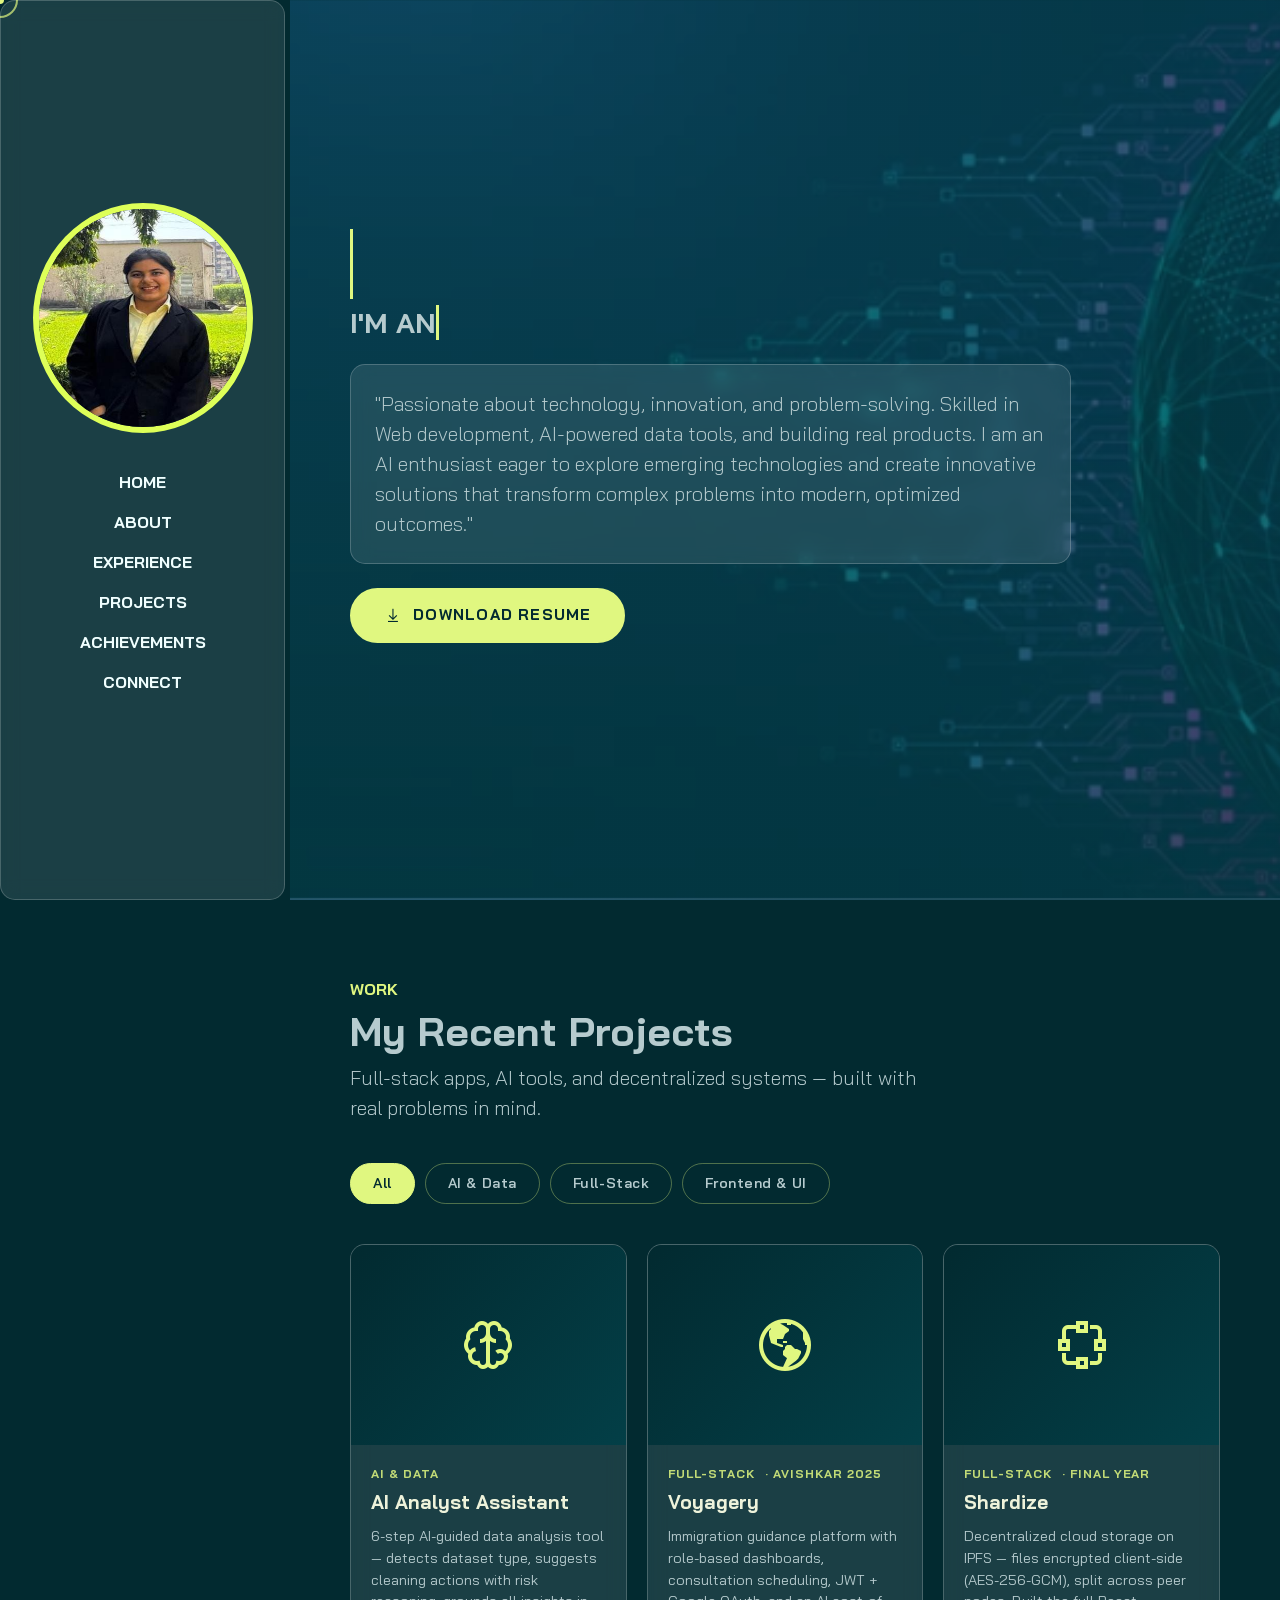
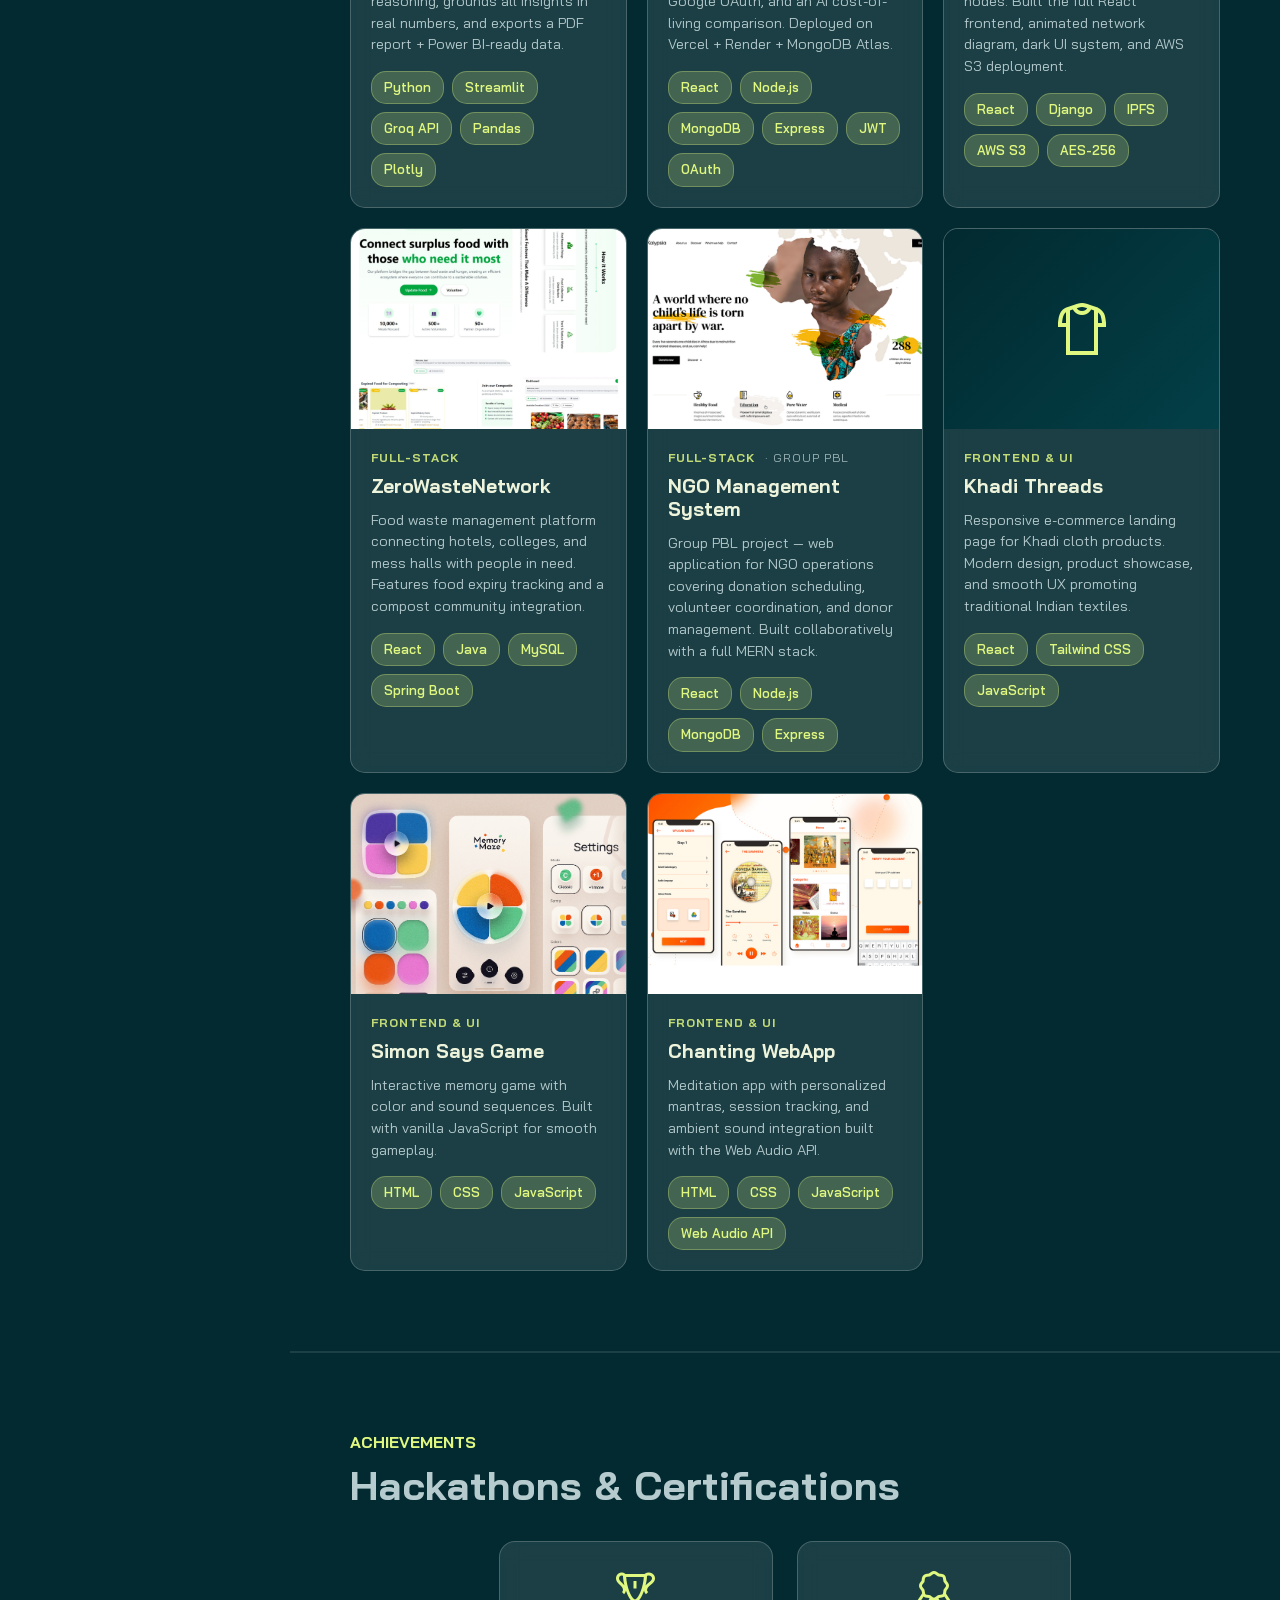
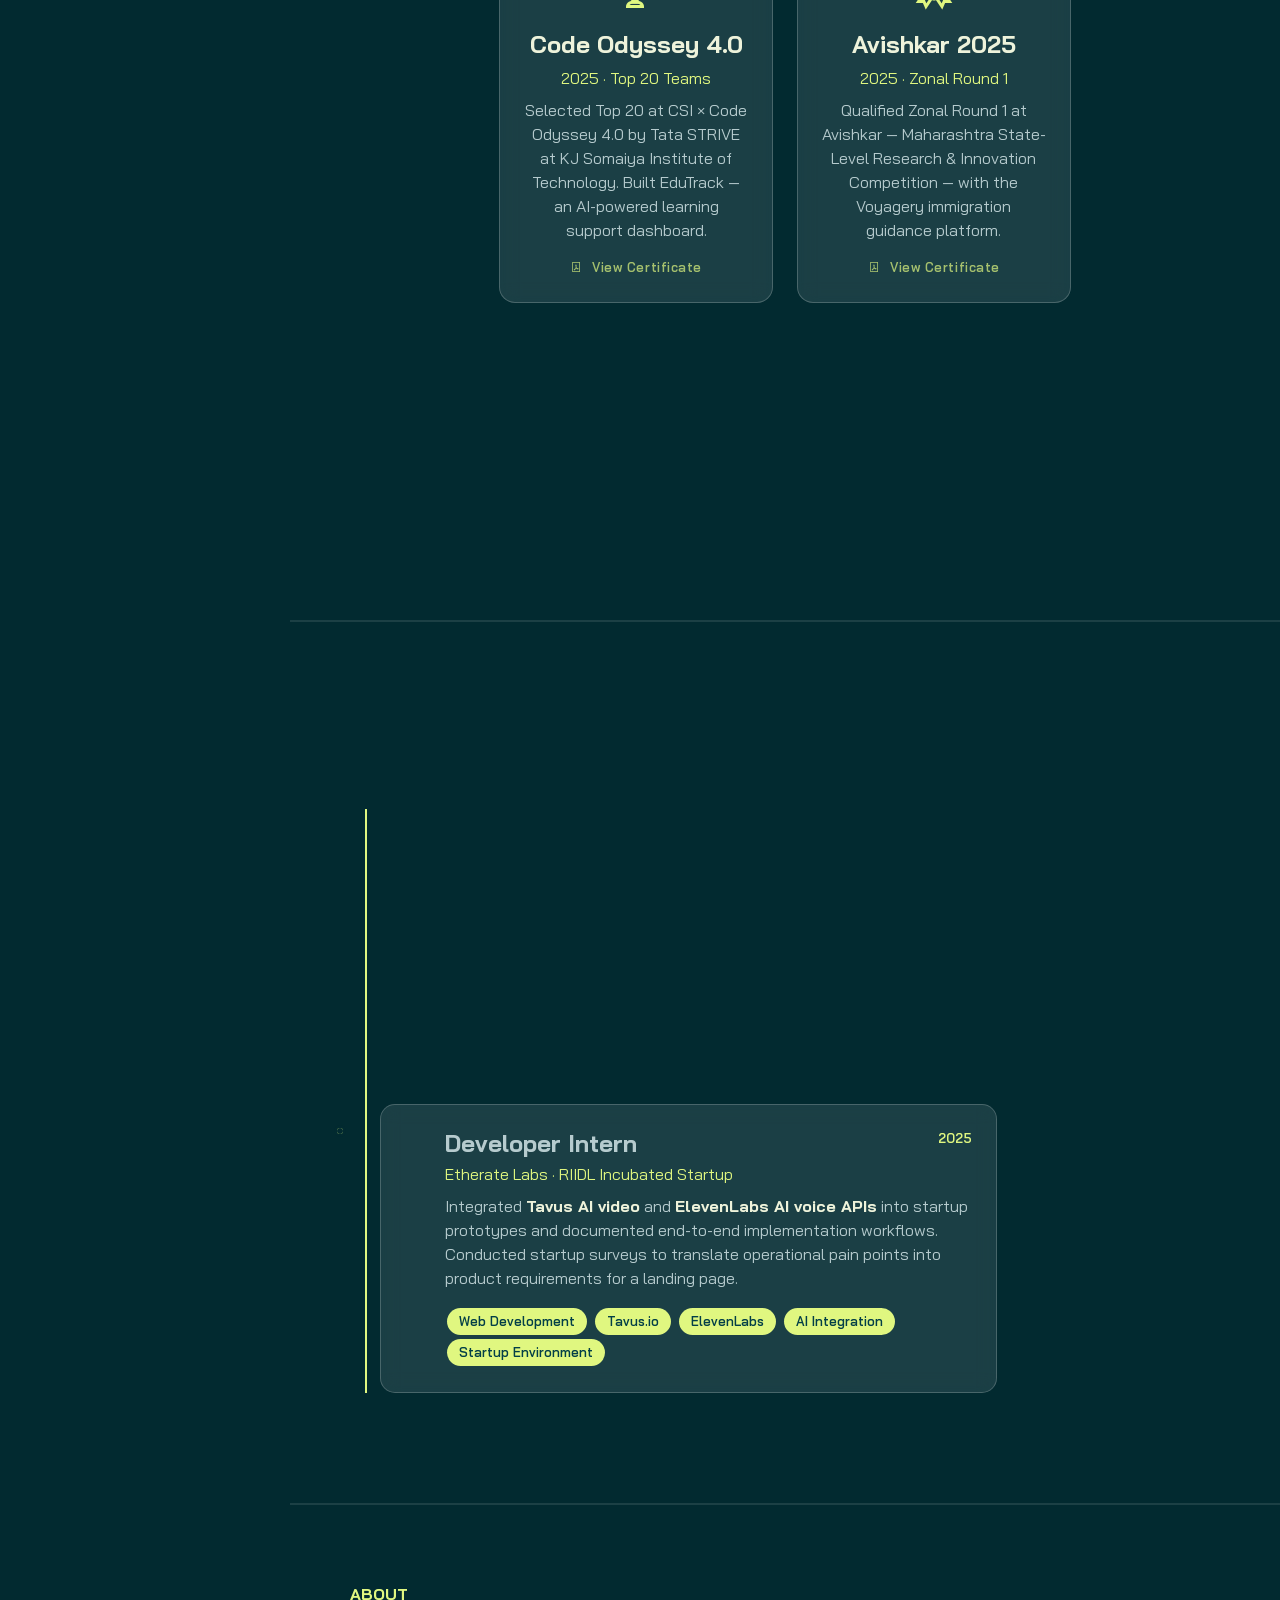
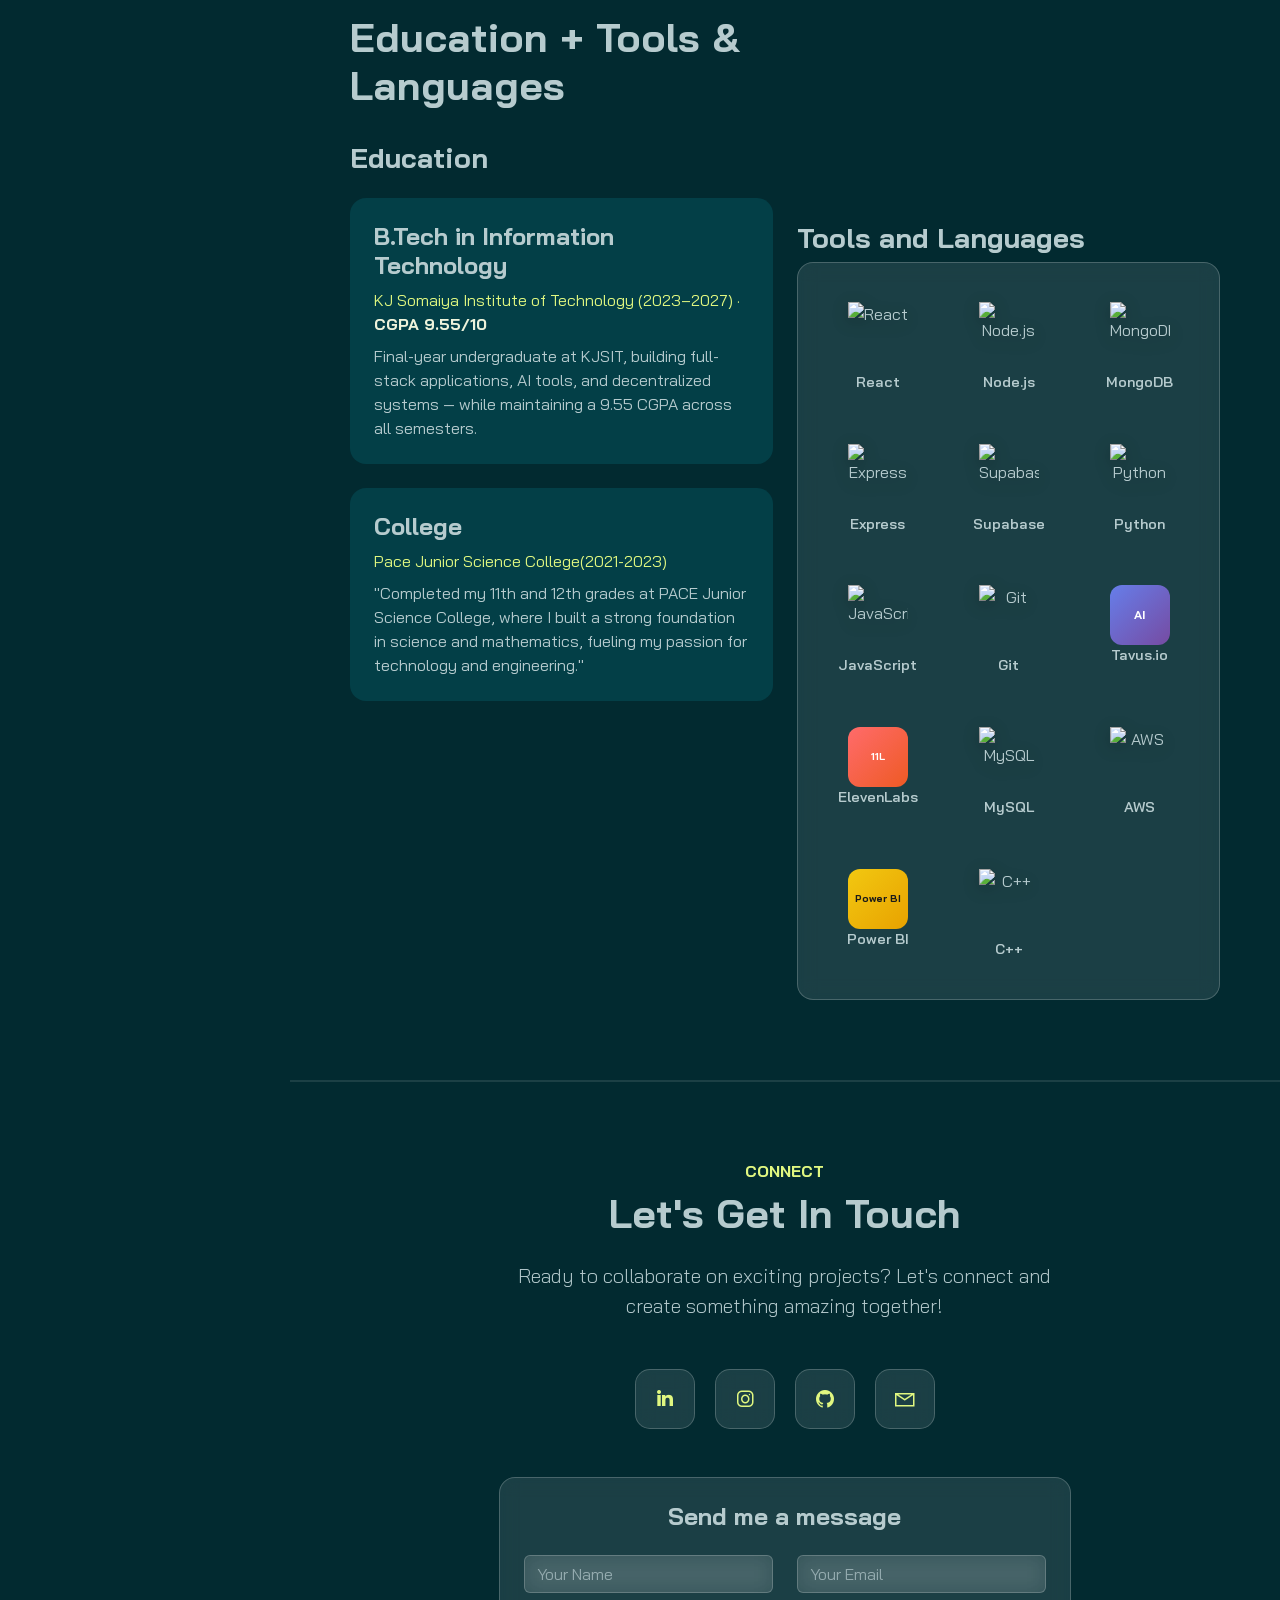
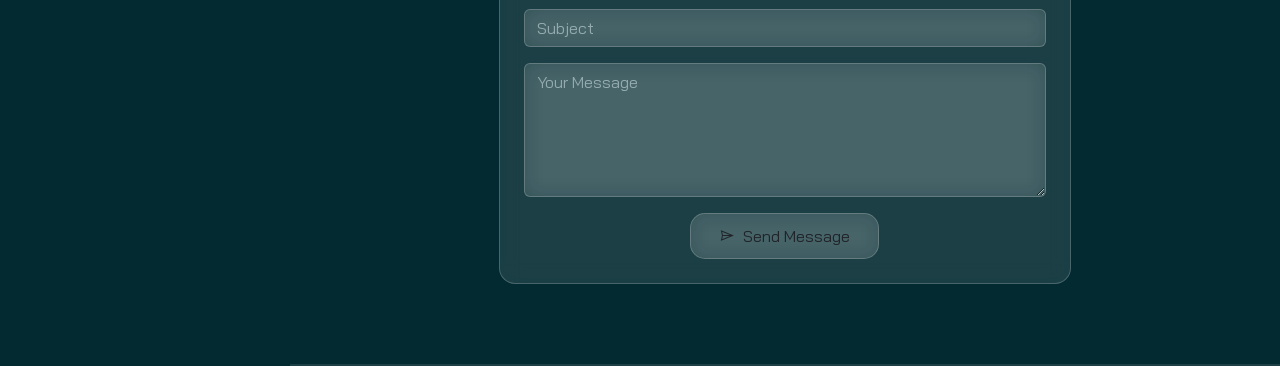
==== commit c40e8c94: "fix achievement card colors, cache bust css and js" ====
--- a/index.html
+++ b/index.html
@@ -10,7 +10,7 @@
     <link rel="stylesheet" href="./Assets/CSS/bootstrap.min.css">
     <link rel="stylesheet" href="./Assets/CSS/aos.css">
     <link rel="stylesheet" href="./Assets/CSS/line-awesome.min.css">
-    <link rel="stylesheet" href="./Assets/CSS/style.css">
+    <link rel="stylesheet" href="./Assets/CSS/style.css?v=2">
     <link rel="preconnect" href="https://fonts.googleapis.com">
     <link rel="preconnect" href="https://fonts.gstatic.com" crossorigin>
     <style>
@@ -821,7 +821,7 @@
 
     <script src="./Assets/JS/aos.js"></script>
     <script src="./Assets/JS/bootstrap.bundle.min.js"></script>
-    <script src="./Assets/JS/main.js"></script>
+    <script src="./Assets/JS/main.js?v=2"></script>
 </body>
 
 </html>
--- a/Assets/CSS/style.css
+++ b/Assets/CSS/style.css
@@ -847,8 +847,20 @@
 .achievement-card-link {
     display: block;
     text-decoration: none;
-    color: inherit;
+    color: var(--color-body) !important;
     height: 100%;
+}
+
+.achievement-card-link h4 {
+    color: var(--color-heading) !important;
+}
+
+.achievement-card-link p {
+    color: var(--color-body) !important;
+}
+
+.achievement-card-link .text-brand {
+    color: var(--color-brand) !important;
 }
 
 .achievement-card-link:hover .achievement-card {
@@ -858,7 +870,7 @@
 }
 
 .achievement-card-link:hover {
-    color: inherit;
+    color: var(--color-body) !important;
 }
 
 .cert-hint {
@@ -911,4 +923,152 @@
 
 .btn-resume:hover i {
     transform: translateY(3px);
+}
+
+/* =====================
+   Mobile Responsive Fixes
+   ===================== */
+@media (max-width: 991px) {
+
+    /* Navbar goes to top on mobile — remove sidebar offset */
+    #content-wrapper {
+        padding-left: 0 !important;
+    }
+
+    /* Home section full height on mobile */
+    #home {
+        padding-top: 100px;
+        padding-bottom: 60px;
+        height: auto !important;
+        min-height: 100vh;
+    }
+
+    /* Smaller heading on mobile */
+    .display-4 {
+        font-size: 2rem;
+    }
+
+    /* Bio text padding */
+    .glass-card.p-4 {
+        padding: 1rem !important;
+    }
+
+    /* Resume button full width on small screens */
+    .btn-resume {
+        width: 100%;
+        justify-content: center;
+    }
+
+    /* Filter tabs scroll horizontally if overflow */
+    .project-filters {
+        flex-wrap: nowrap;
+        overflow-x: auto;
+        padding-bottom: 8px;
+        -webkit-overflow-scrolling: touch;
+        scrollbar-width: none;
+    }
+
+    .project-filters::-webkit-scrollbar {
+        display: none;
+    }
+
+    .filter-btn {
+        white-space: nowrap;
+        flex-shrink: 0;
+    }
+
+    /* Projects single column */
+    .projects-grid {
+        grid-template-columns: 1fr !important;
+    }
+
+    /* Timeline spacing */
+    .timeline {
+        padding-left: 20px;
+    }
+
+    .timeline-item {
+        padding-left: 25px;
+    }
+
+    /* Achievement cards stack */
+    .achievement-card {
+        margin-bottom: 0;
+    }
+
+    /* Certification cards stack */
+    .col-lg-4.col-md-6 {
+        width: 100%;
+    }
+
+    /* Section padding */
+    .full-height {
+        padding-top: 60px;
+        padding-bottom: 60px;
+    }
+
+    /* Contact form full width */
+    .contact-form {
+        max-width: 100%;
+    }
+
+    /* Tech logos smaller grid */
+    .tech-logos {
+        grid-template-columns: repeat(3, 1fr);
+    }
+}
+
+@media (max-width: 576px) {
+    .display-4 {
+        font-size: 1.7rem;
+    }
+
+    h1 {
+        font-size: 1.6rem;
+    }
+
+    .tech-logos {
+        grid-template-columns: repeat(3, 1fr);
+        gap: 10px;
+    }
+
+    .logo-item img {
+        width: 40px;
+        height: 40px;
+    }
+
+    .logo-item span {
+        font-size: 0.75rem;
+    }
+
+    .project-content h4 {
+        font-size: 1rem;
+    }
+
+    .social-link {
+        width: 44px;
+        height: 44px;
+        font-size: 1rem;
+    }
+
+    /* Cursor hidden on touch devices */
+    .cursor-dot,
+    .cursor-ring {
+        display: none;
+    }
+}
+
+/* Touch devices — restore default cursor */
+@media (hover: none) and (pointer: coarse) {
+
+    *,
+    *::before,
+    *::after {
+        cursor: auto !important;
+    }
+
+    .cursor-dot,
+    .cursor-ring {
+        display: none !important;
+    }
 }
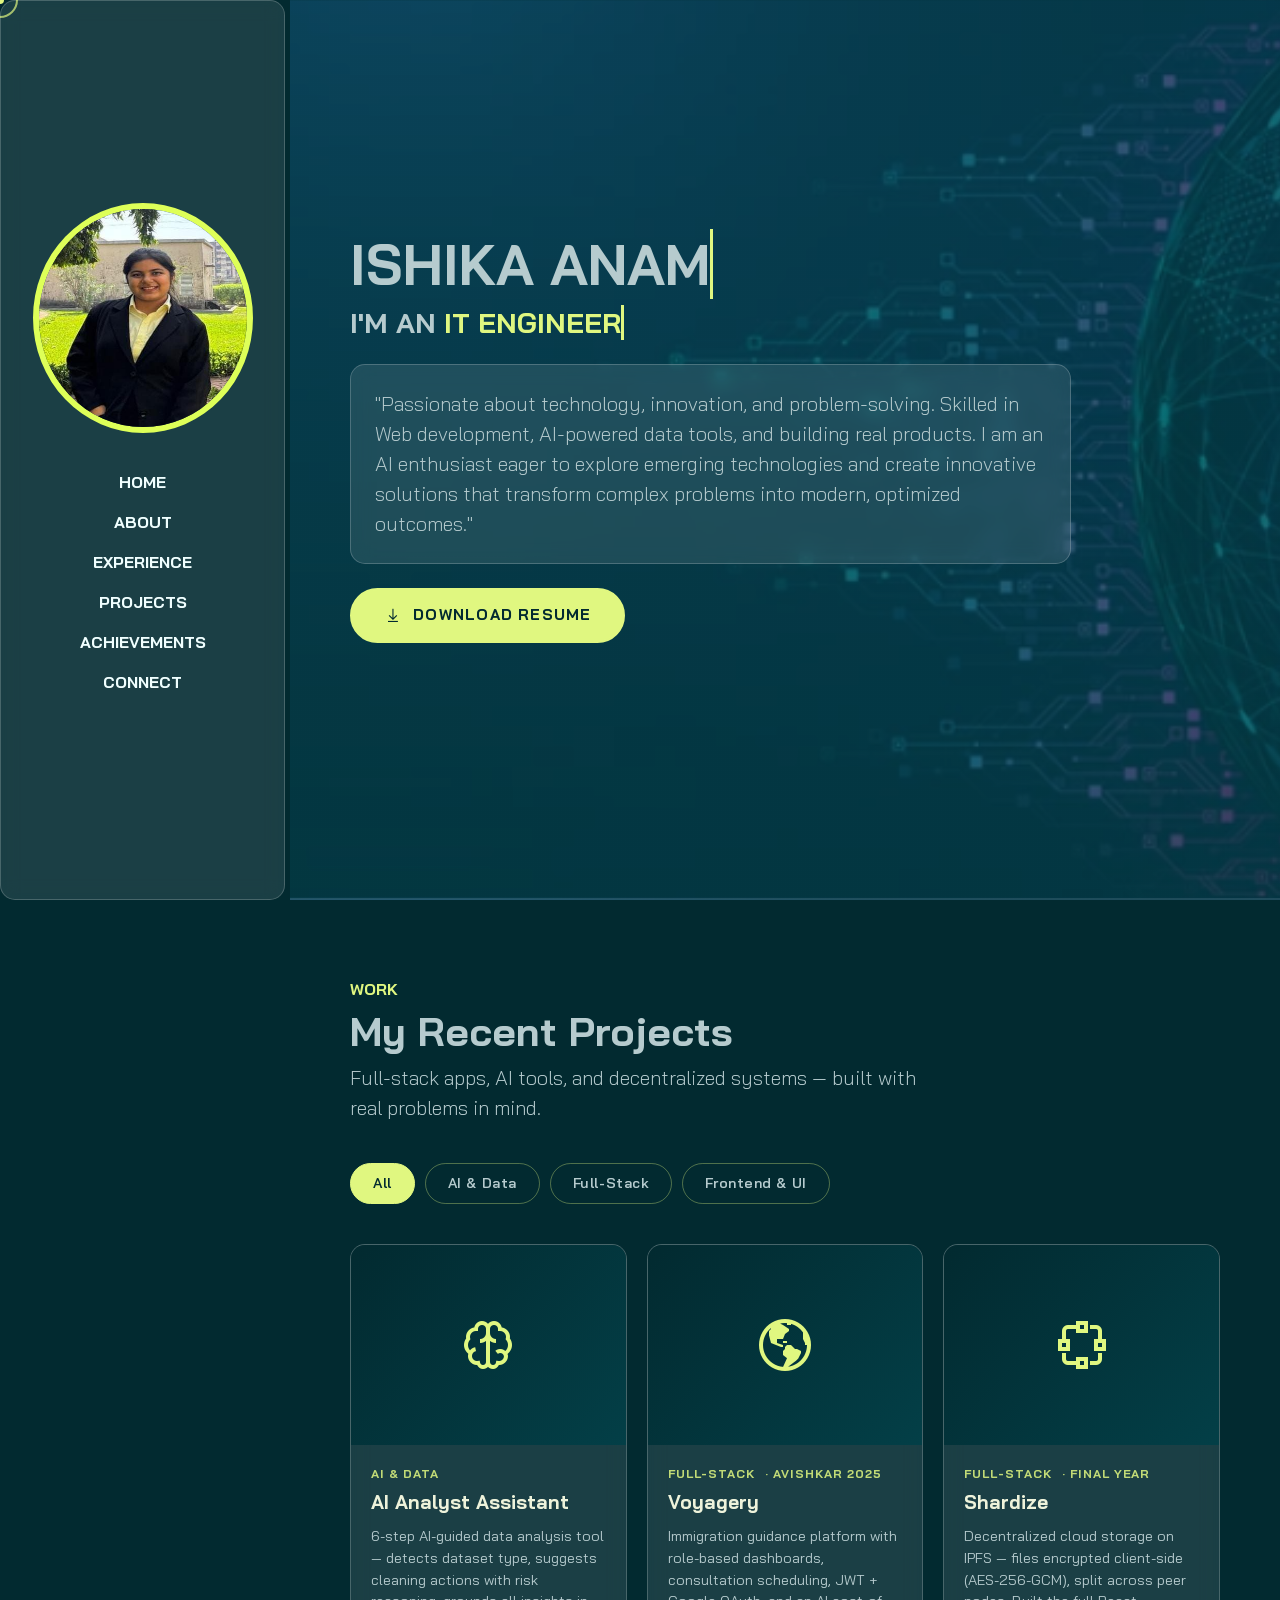
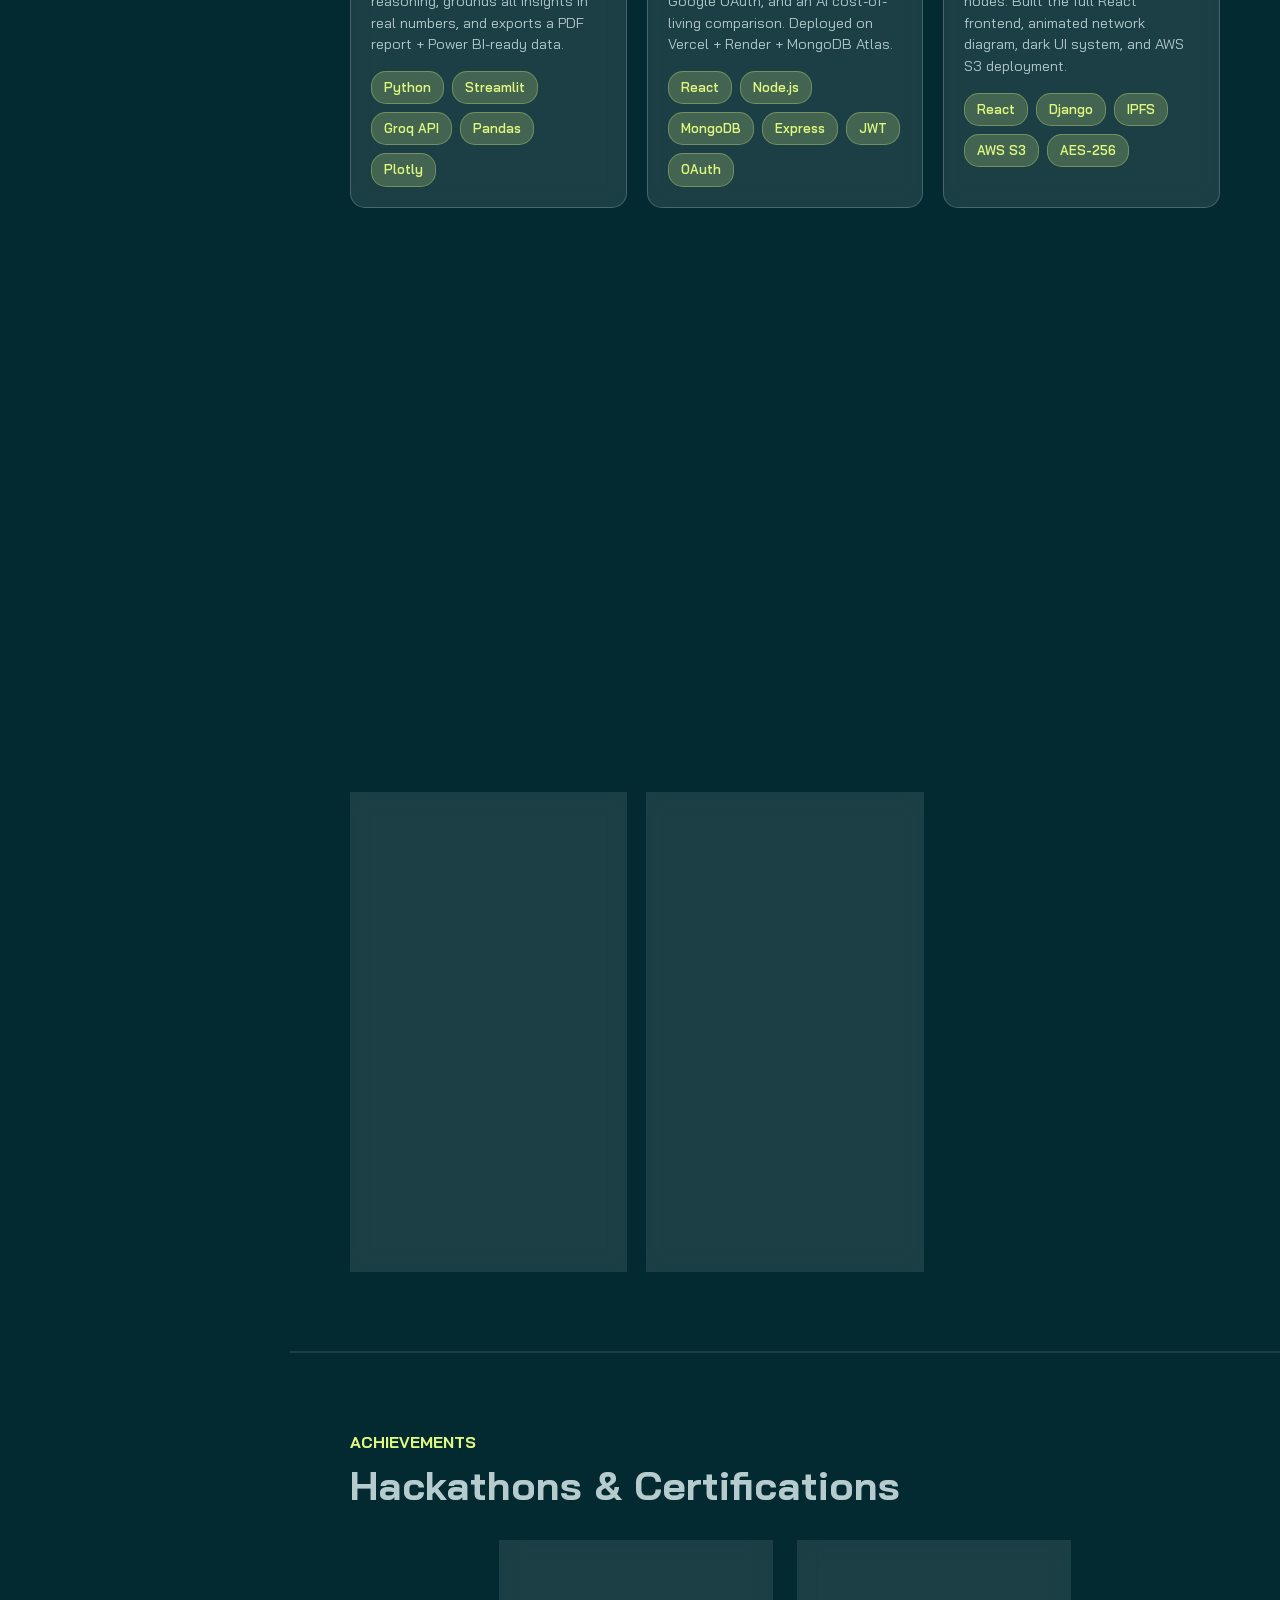
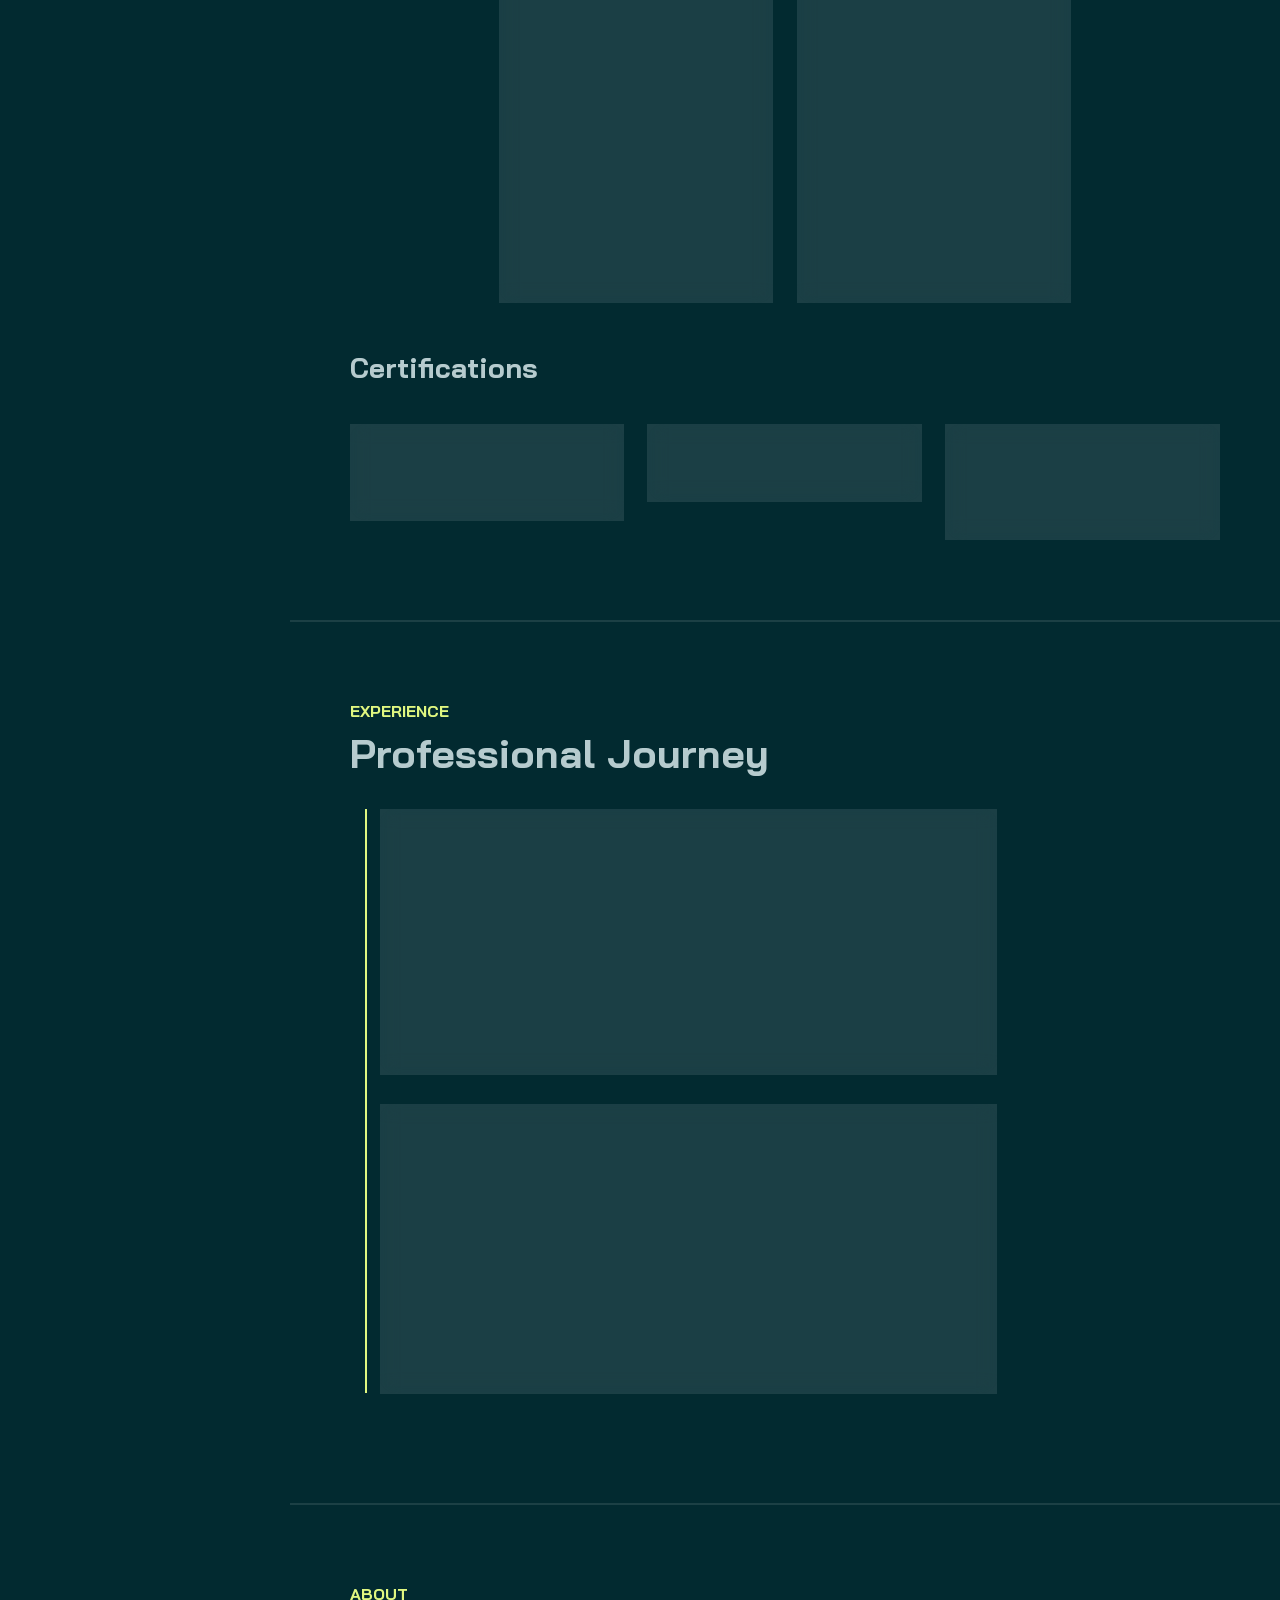
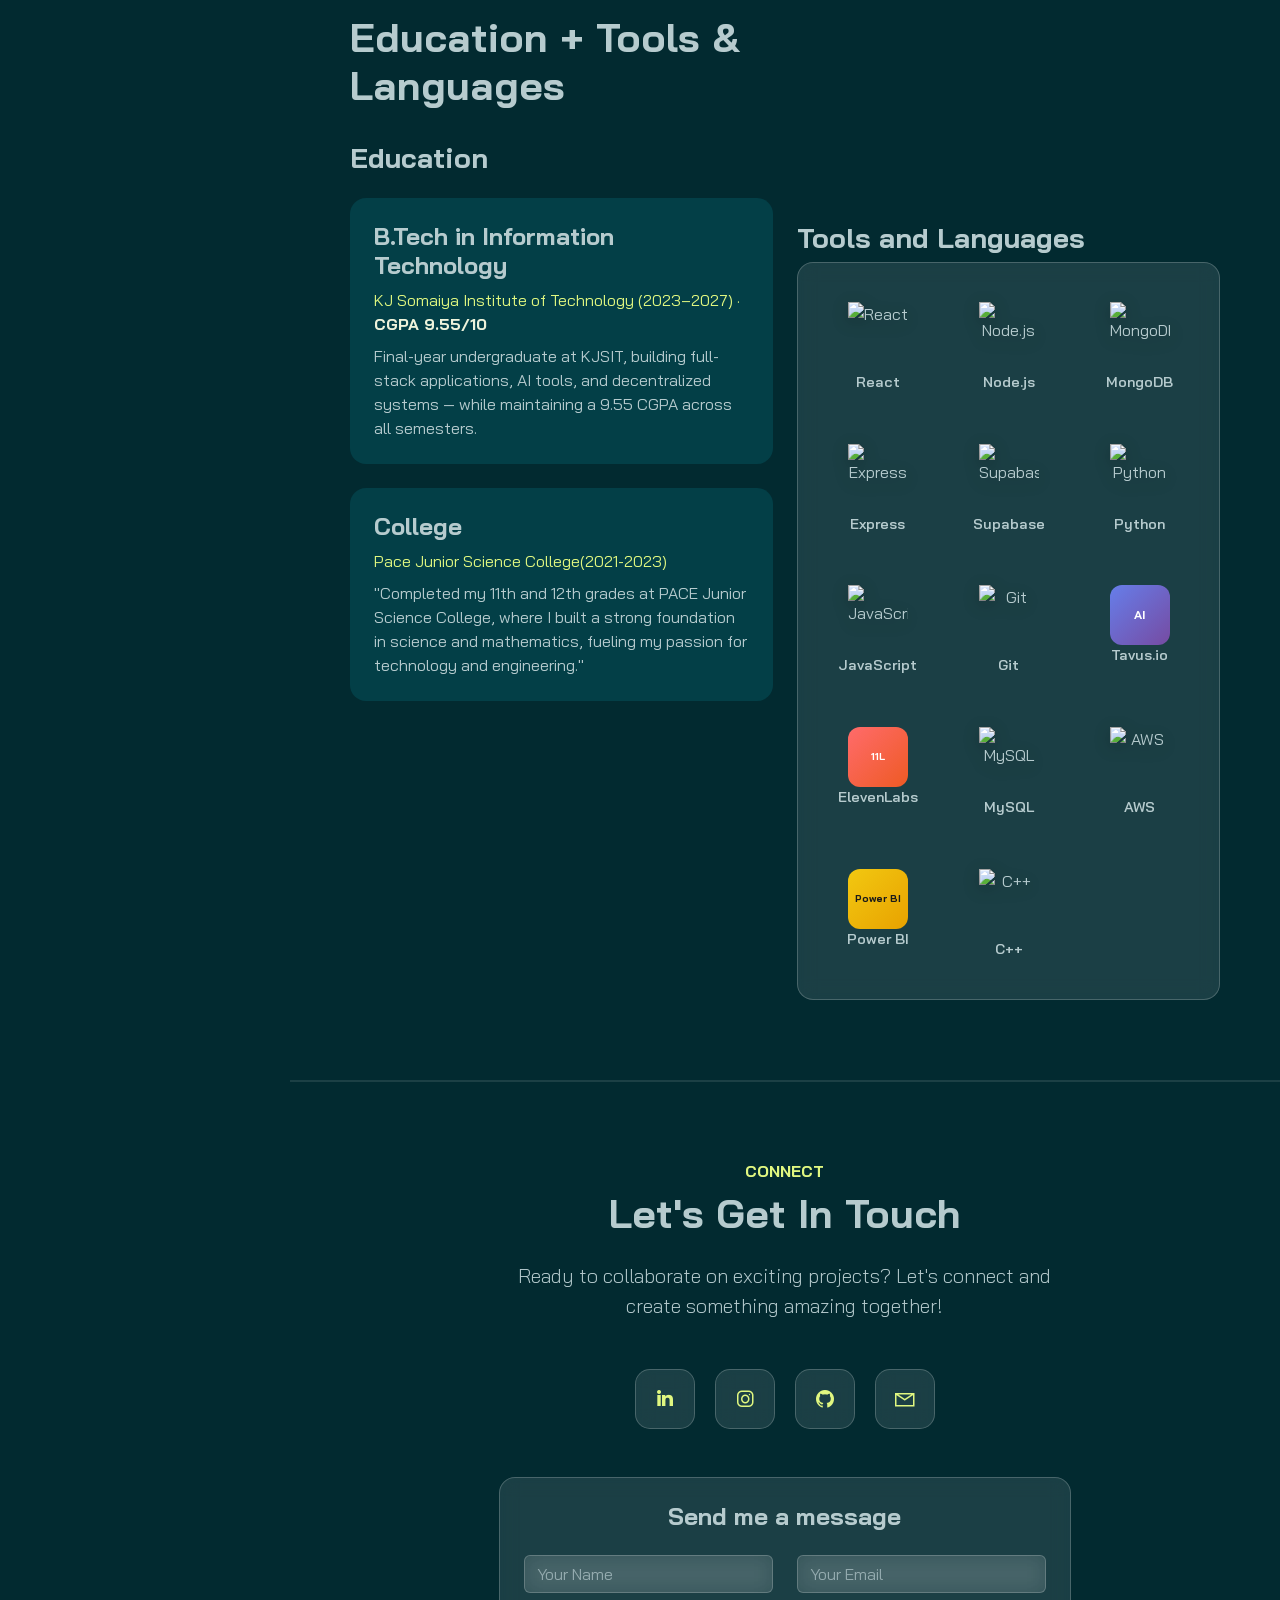
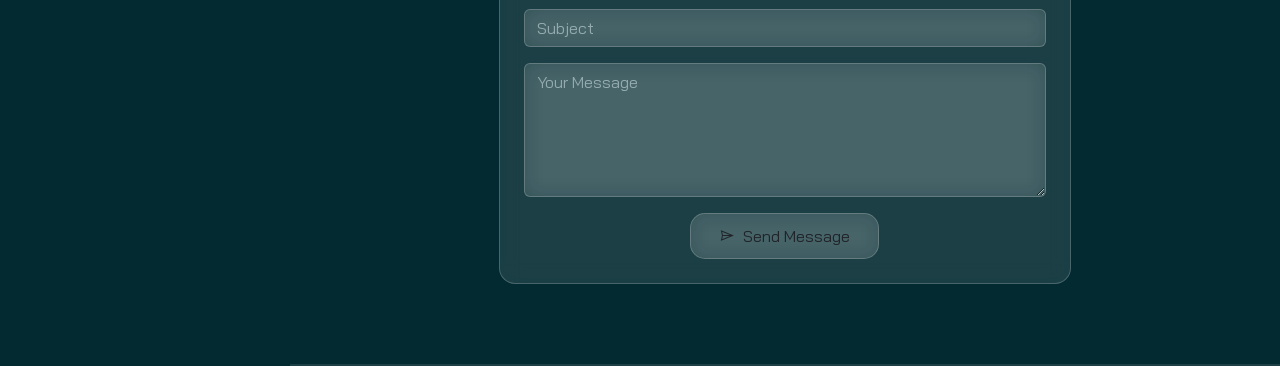
==== commit fcb46bd0: "inline fallback styles for filter buttons and resume btn" ====
--- a/index.html
+++ b/index.html
@@ -10,7 +10,7 @@
     <link rel="stylesheet" href="./Assets/CSS/bootstrap.min.css">
     <link rel="stylesheet" href="./Assets/CSS/aos.css">
     <link rel="stylesheet" href="./Assets/CSS/line-awesome.min.css">
-    <link rel="stylesheet" href="./Assets/CSS/style.css?v=2">
+    <link rel="stylesheet" href="./Assets/CSS/style.css?v=3">
     <link rel="preconnect" href="https://fonts.googleapis.com">
     <link rel="preconnect" href="https://fonts.gstatic.com" crossorigin>
     <style>
@@ -93,6 +93,54 @@
             100% {
                 border-color: transparent;
             }
+        }
+
+        /* Filter buttons fallback */
+        .filter-btn {
+            padding: 9px 22px;
+            border-radius: 50px;
+            border: 1.5px solid rgba(224, 247, 128, 0.35);
+            background: transparent;
+            color: #b6cbce;
+            font-size: 0.88rem;
+            font-weight: 600;
+            letter-spacing: 0.04em;
+            transition: all 0.25s ease;
+        }
+
+        .filter-btn.active {
+            background: #e0f780;
+            border-color: #e0f780;
+            color: #022a30;
+        }
+
+        .filter-btn:hover {
+            border-color: #e0f780;
+            color: #e0f780;
+            background: rgba(224, 247, 128, 0.06);
+        }
+
+        /* Resume button fallback */
+        .btn-resume {
+            display: inline-flex;
+            align-items: center;
+            gap: 10px;
+            padding: 14px 32px;
+            background: #e0f780;
+            color: #022a30;
+            font-size: 0.95rem;
+            font-weight: 700;
+            letter-spacing: 0.08em;
+            text-transform: uppercase;
+            text-decoration: none;
+            border-radius: 50px;
+            border: 2px solid #e0f780;
+            transition: all 0.3s ease;
+        }
+
+        .btn-resume:hover {
+            background: transparent;
+            color: #e0f780;
         }
     </style>
 </head>
@@ -821,7 +869,7 @@
 
     <script src="./Assets/JS/aos.js"></script>
     <script src="./Assets/JS/bootstrap.bundle.min.js"></script>
-    <script src="./Assets/JS/main.js?v=2"></script>
+    <script src="./Assets/JS/main.js?v=3"></script>
 </body>
 
 </html>
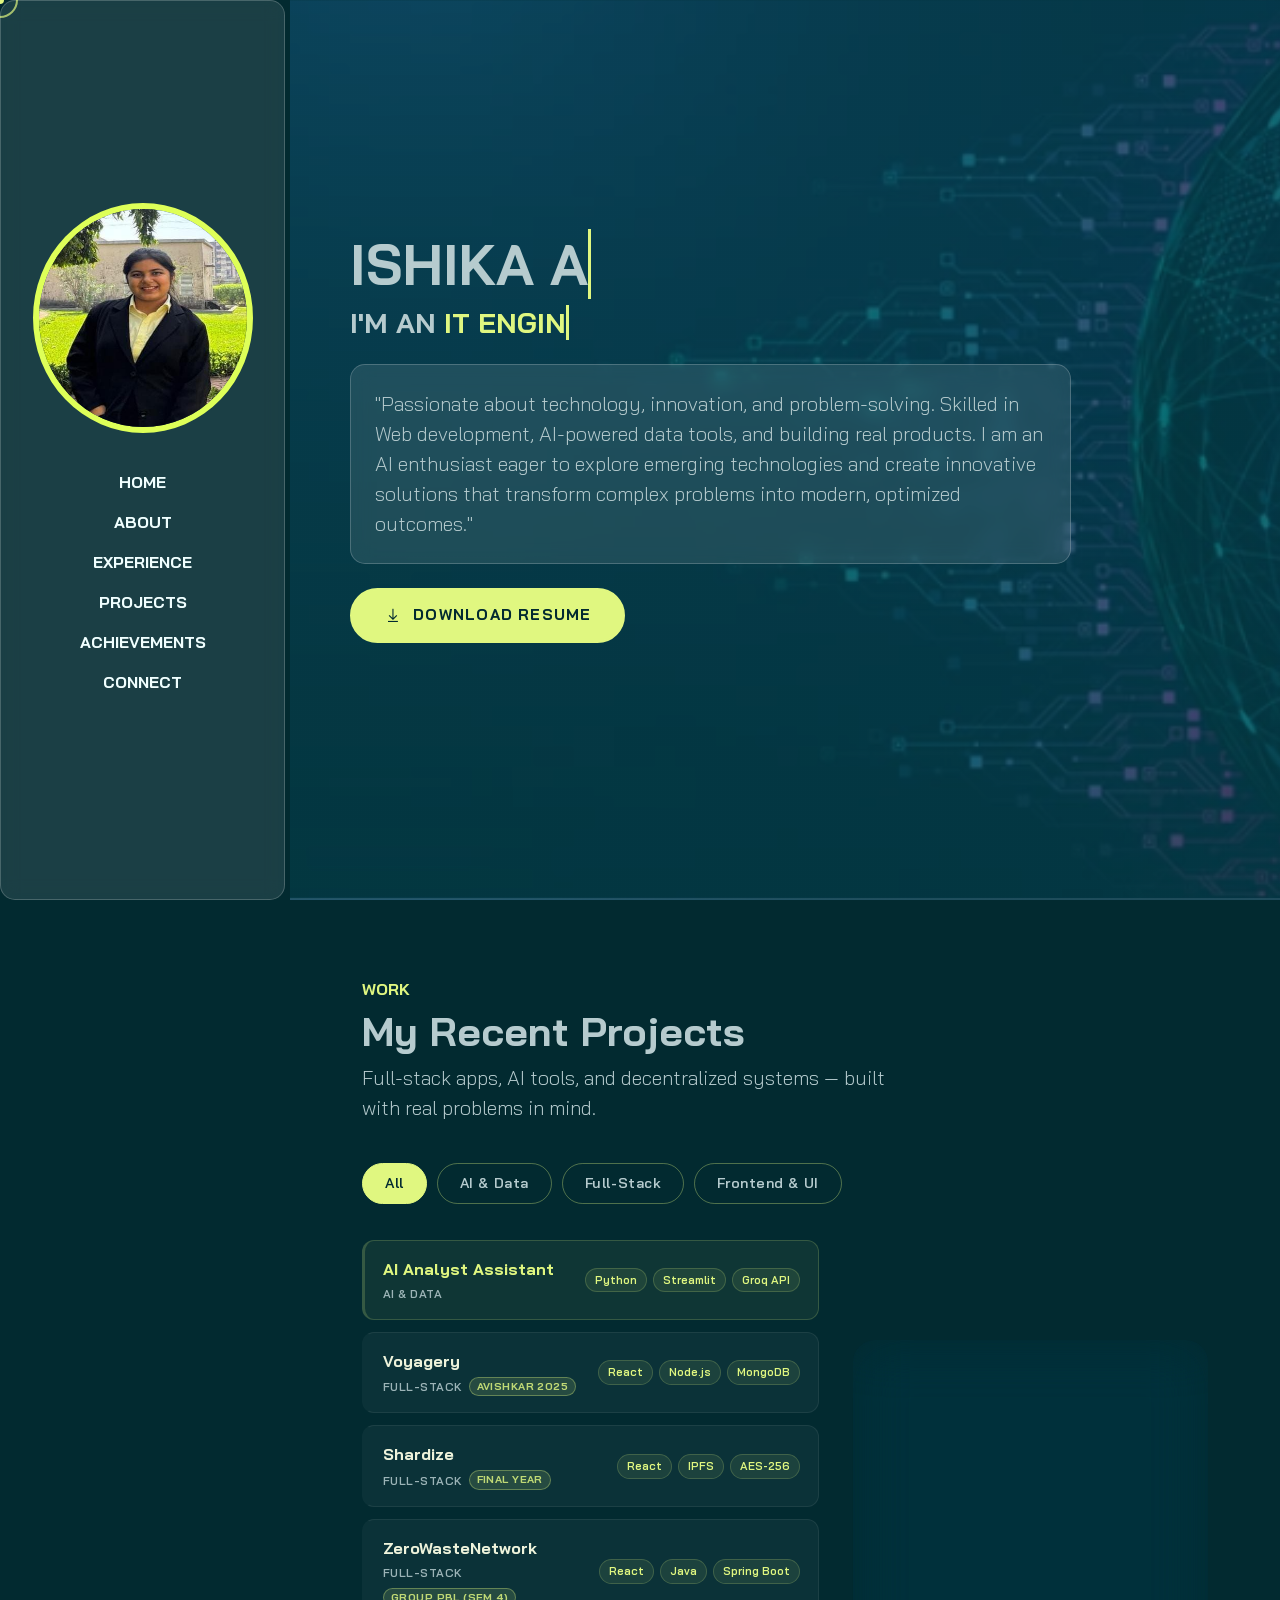
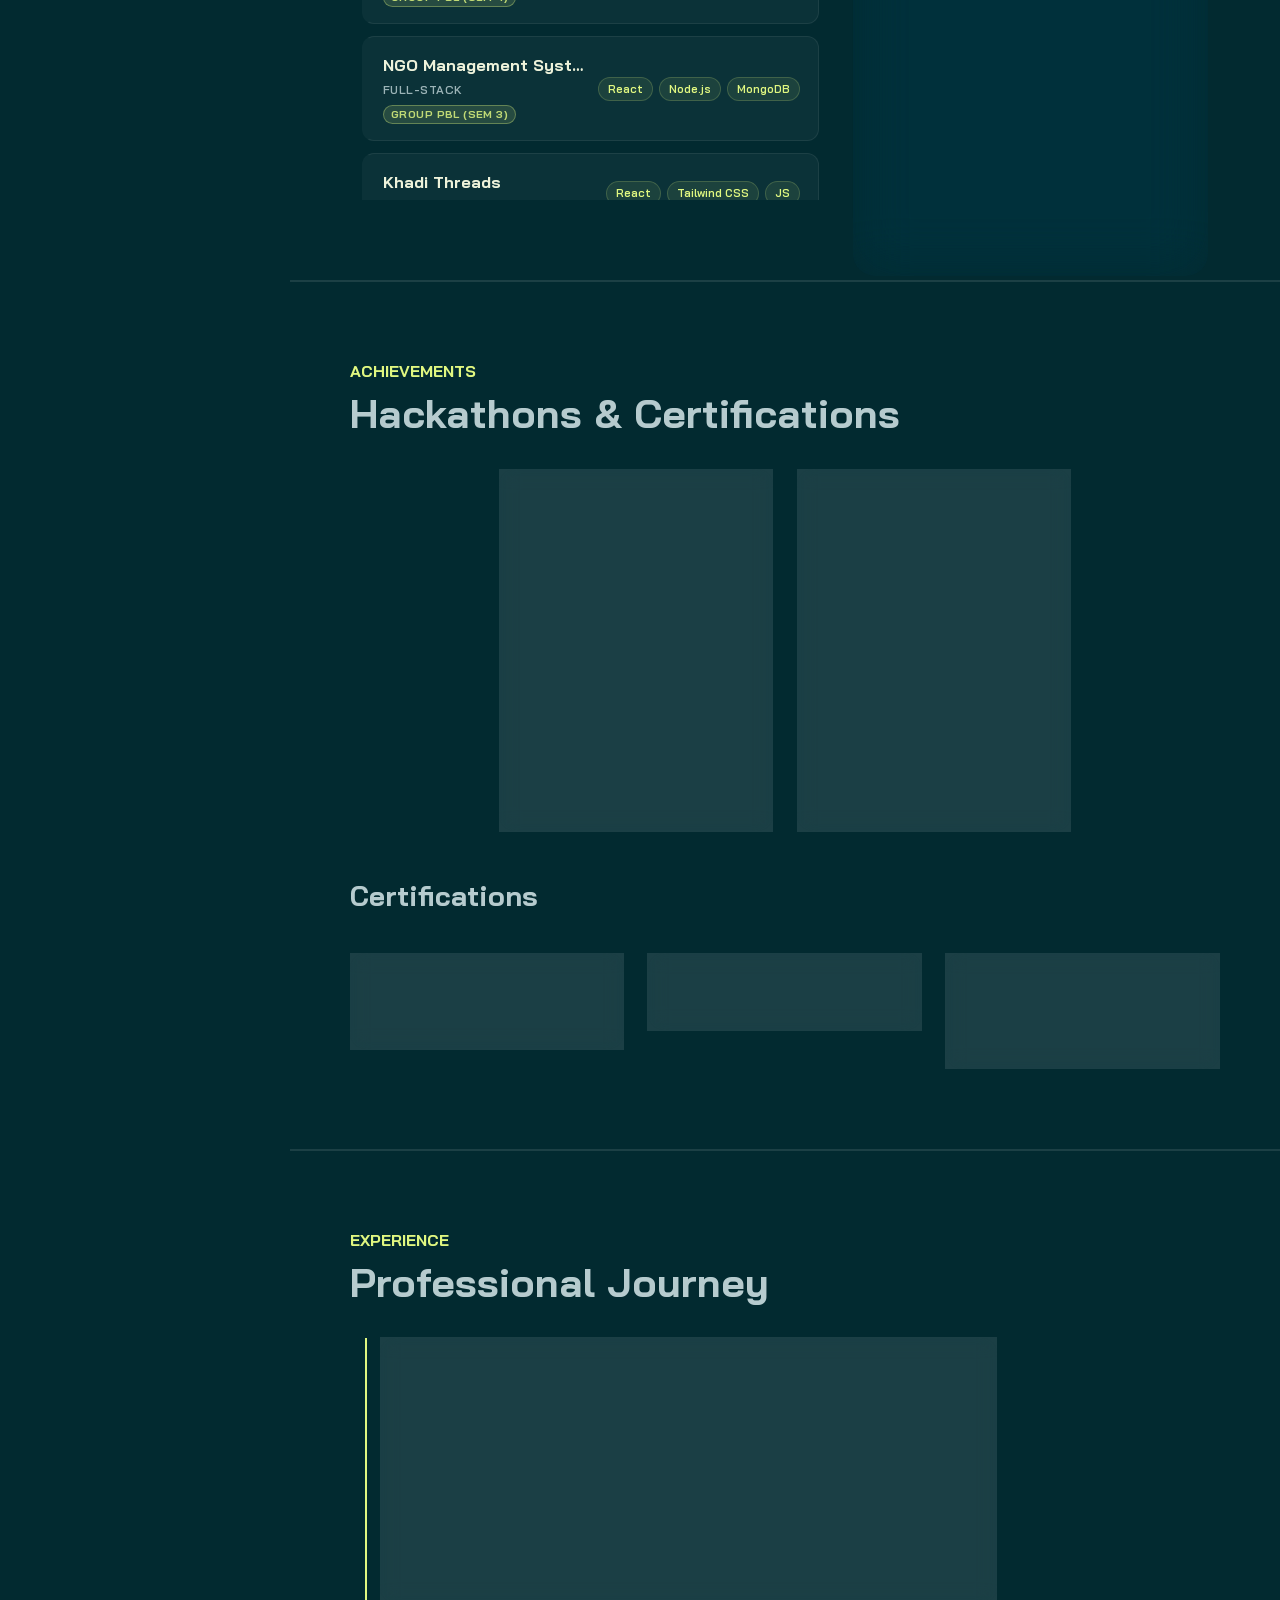
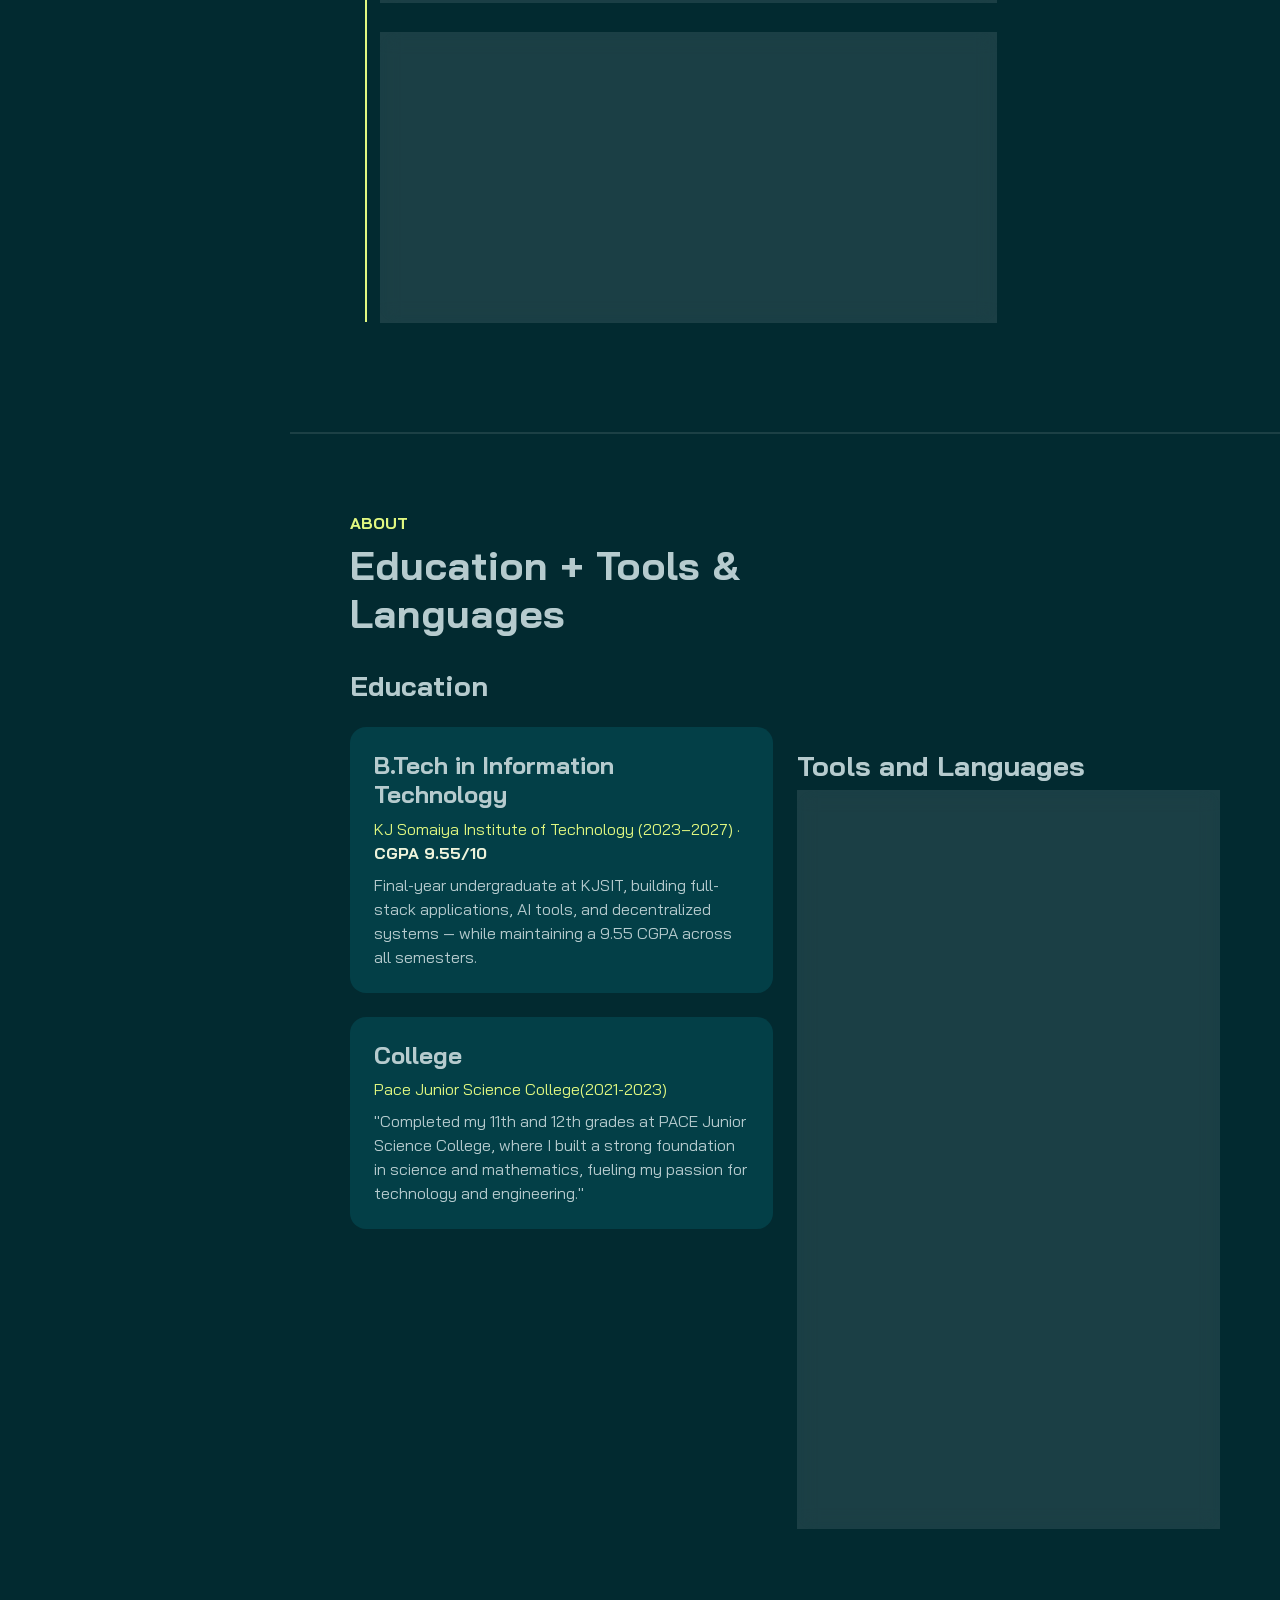
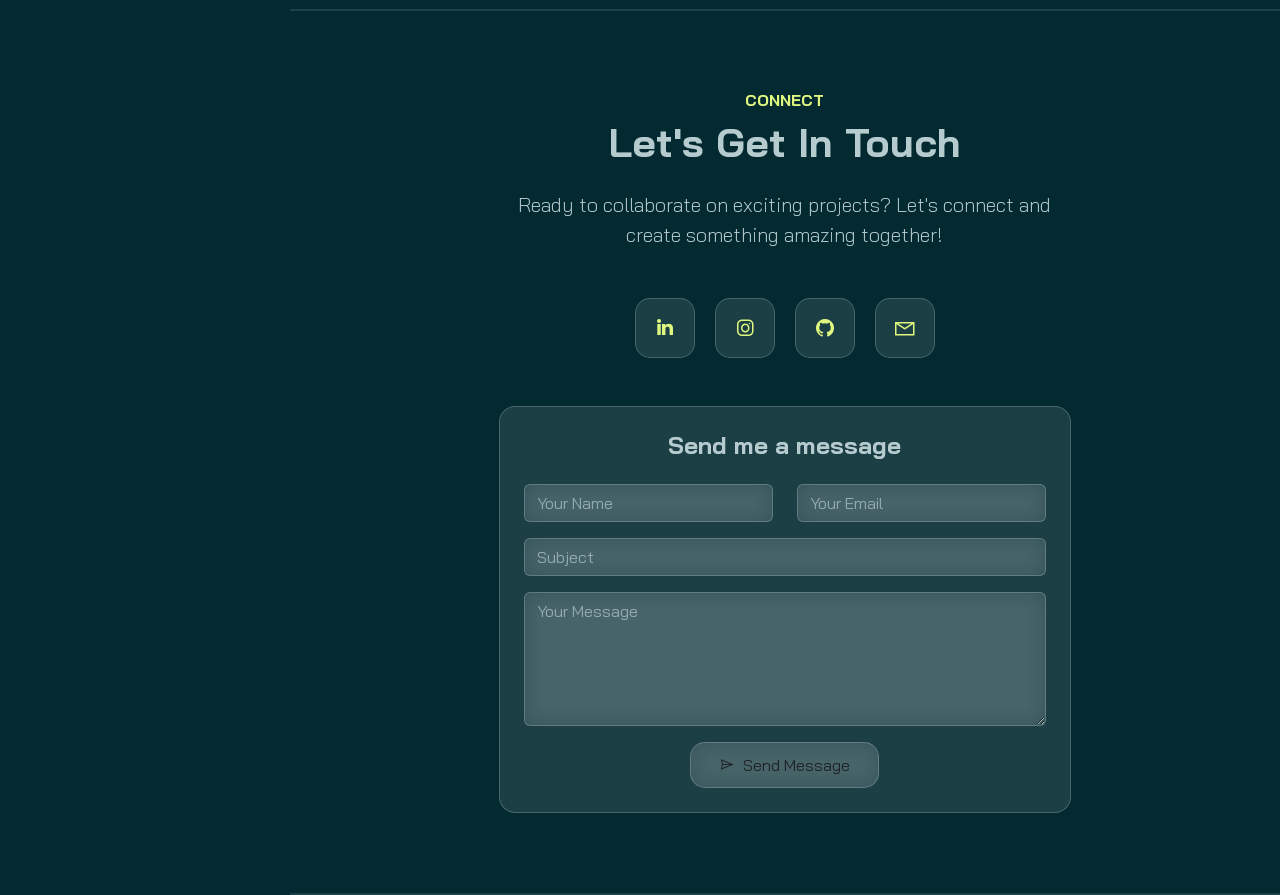
==== commit e7347fc9: "Updated Project Setion" ====
--- a/index.html
+++ b/index.html
@@ -10,7 +10,7 @@
     <link rel="stylesheet" href="./Assets/CSS/bootstrap.min.css">
     <link rel="stylesheet" href="./Assets/CSS/aos.css">
     <link rel="stylesheet" href="./Assets/CSS/line-awesome.min.css">
-    <link rel="stylesheet" href="./Assets/CSS/style.css?v=3">
+    <link rel="stylesheet" href="./Assets/CSS/style.css?v=5">
     <link rel="preconnect" href="https://fonts.googleapis.com">
     <link rel="preconnect" href="https://fonts.gstatic.com" crossorigin>
     <style>
@@ -220,13 +220,12 @@
 
         <!---WORK SECTION-->
         <section id="work" class="full-height px-lg-5">
-            <div class="container">
+            <div class="container-fluid px-lg-4">
                 <div class="row pb-4" data-aos="fade-up">
                     <div class="col-lg-8">
                         <h6 class="text-brand">WORK</h6>
                         <h1>My Recent Projects</h1>
-                        <p class="lead">Full-stack apps, AI tools, and decentralized systems — built with real problems
-                            in mind.</p>
+                        <p class="lead">Full-stack apps, AI tools, and decentralized systems — built with real problems in mind.</p>
                     </div>
                 </div>
 
@@ -238,284 +237,190 @@
                     <button class="filter-btn" data-filter="frontend">Frontend &amp; UI</button>
                 </div>
 
-                <!-- Projects Grid -->
-                <div class="projects-grid" id="projectsGrid">
-
-                    <!-- AI Analyst Assistant — AI & Data -->
-                    <div class="project-card glass-card" data-category="ai-data" data-aos="fade-up">
-                        <div class="project-image">
-                            <div class="project-placeholder"
-                                style="background: linear-gradient(135deg, #022a30 0%, #033f47 100%);">
-                                <i class="las la-brain" style="font-size: 4rem; color: var(--color-brand);"></i>
-                            </div>
-                            <div class="project-overlay">
-                                <div class="project-links">
-                                    <a href="https://ai-analyst-assistant.streamlit.app" target="_blank"
-                                        class="btn-project live">
-                                        <i class="las la-external-link-alt"></i> Live Demo
-                                    </a>
-                                    <a href="https://github.com/07Ishika/ai-analyst-assistant" target="_blank"
-                                        class="btn-project github">
-                                        <i class="lab la-github"></i> GitHub
-                                    </a>
-                                </div>
-                            </div>
-                        </div>
-                        <div class="project-content">
-                            <div class="project-category-tag">AI &amp; Data</div>
-                            <h4>AI Analyst Assistant</h4>
-                            <p>6-step AI-guided data analysis tool — detects dataset type, suggests cleaning actions
-                                with risk reasoning, grounds all insights in real numbers, and exports a PDF report +
-                                Power BI-ready data.</p>
-                            <div class="project-tech">
-                                <span class="tech-tag">Python</span>
-                                <span class="tech-tag">Streamlit</span>
-                                <span class="tech-tag">Groq API</span>
-                                <span class="tech-tag">Pandas</span>
-                                <span class="tech-tag">Plotly</span>
-                            </div>
-                        </div>
-                    </div>
-
-                    <!-- Voyagery — Full-Stack -->
-                    <div class="project-card glass-card" data-category="fullstack" data-aos="fade-up"
-                        data-aos-delay="100">
-                        <div class="project-image">
-                            <div class="project-placeholder"
-                                style="background: linear-gradient(135deg, #022a30 0%, #033f47 100%);">
-                                <i class="las la-globe-americas"
-                                    style="font-size: 4rem; color: var(--color-brand);"></i>
-                            </div>
-                            <div class="project-overlay">
-                                <div class="project-links">
-                                    <a href="https://voyagery.vercel.app/" target="_blank" class="btn-project live">
-                                        <i class="las la-external-link-alt"></i> Live Demo
-                                    </a>
-                                    <a href="https://github.com/07Ishika/voyagery" target="_blank"
-                                        class="btn-project github">
-                                        <i class="lab la-github"></i> GitHub
-                                    </a>
-                                </div>
-                            </div>
-                        </div>
-                        <div class="project-content">
-                            <div class="project-category-tag">Full-Stack <span
-                                    style="color:var(--color-brand); margin-left:6px;">· Avishkar 2025</span></div>
-                            <h4>Voyagery</h4>
-                            <p>Immigration guidance platform with role-based dashboards, consultation scheduling, JWT +
-                                Google OAuth, and an AI cost-of-living comparison. Deployed on Vercel + Render + MongoDB
-                                Atlas.</p>
-                            <div class="project-tech">
-                                <span class="tech-tag">React</span>
-                                <span class="tech-tag">Node.js</span>
-                                <span class="tech-tag">MongoDB</span>
-                                <span class="tech-tag">Express</span>
-                                <span class="tech-tag">JWT</span>
-                                <span class="tech-tag">OAuth</span>
-                            </div>
-                        </div>
-                    </div>
-
-                    <!-- Shardize — Full-Stack -->
-                    <div class="project-card glass-card" data-category="fullstack" data-aos="fade-up"
-                        data-aos-delay="200">
-                        <div class="project-image">
-                            <div class="project-placeholder"
-                                style="background: linear-gradient(135deg, #022a30 0%, #033f47 100%);">
-                                <i class="las la-network-wired" style="font-size: 4rem; color: var(--color-brand);"></i>
-                            </div>
-                            <div class="project-overlay">
-                                <div class="project-links">
-                                    <a href="https://github.com/07Ishika/Shardize-Client" target="_blank"
-                                        class="btn-project github">
-                                        <i class="lab la-github"></i> Frontend
-                                    </a>
-                                    <a href="https://github.com/meetrshah2112/decentralized-storage" target="_blank"
-                                        class="btn-project github">
-                                        <i class="lab la-github"></i> Backend
-                                    </a>
-                                </div>
-                            </div>
-                        </div>
-                        <div class="project-content">
-                            <div class="project-category-tag">Full-Stack <span
-                                    style="color:var(--color-brand); margin-left:6px;">· Final Year</span></div>
-                            <h4>Shardize</h4>
-                            <p>Decentralized cloud storage on IPFS — files encrypted client-side (AES-256-GCM), split
-                                across peer nodes. Built the full React frontend, animated network diagram, dark UI
-                                system, and AWS S3 deployment.</p>
-                            <div class="project-tech">
-                                <span class="tech-tag">React</span>
-                                <span class="tech-tag">Django</span>
-                                <span class="tech-tag">IPFS</span>
-                                <span class="tech-tag">AWS S3</span>
-                                <span class="tech-tag">AES-256</span>
-                            </div>
-                        </div>
-                    </div>
-
-                    <!-- ZeroWasteNetwork — Full-Stack -->
-                    <div class="project-card glass-card" data-category="fullstack" data-aos="fade-up">
-                        <div class="project-image">
-                            <img src="./Assets/Images/Zerowastentwk porfolioimg.jpeg" alt="ZeroWasteNetwork Platform">
-                            <div class="project-overlay">
-                                <div class="project-links">
-                                    <a href="https://zerowastenetwork.vercel.app" target="_blank"
-                                        class="btn-project live">
-                                        <i class="las la-external-link-alt"></i> Live Demo
-                                    </a>
-                                    <a href="https://github.com/07Ishika/Zero-Waste-Network" target="_blank"
-                                        class="btn-project github">
-                                        <i class="lab la-github"></i> GitHub
-                                    </a>
-                                </div>
-                            </div>
-                        </div>
-                        <div class="project-content">
-                            <div class="project-category-tag">Full-Stack</div>
-                            <h4>ZeroWasteNetwork</h4>
-                            <p>Food waste management platform connecting hotels, colleges, and mess halls with people in
-                                need. Features food expiry tracking and a compost community integration.</p>
-                            <div class="project-tech">
-                                <span class="tech-tag">React</span>
-                                <span class="tech-tag">Java</span>
-                                <span class="tech-tag">MySQL</span>
-                                <span class="tech-tag">Spring Boot</span>
-                            </div>
-                        </div>
-                    </div>
-
-                    <!-- NGO Management — Full-Stack -->
-                    <div class="project-card glass-card" data-category="fullstack" data-aos="fade-up"
-                        data-aos-delay="100">
-                        <div class="project-image">
-                            <img src="./Assets/Images/Project1-img portfolio.png" alt="NGO Management System">
-                            <div class="project-overlay">
-                                <div class="project-links">
-                                    <a href="https://github.com/Veer564/PBL-Project-Sem-3" target="_blank"
-                                        class="btn-project github">
-                                        <i class="lab la-github"></i> GitHub
-                                    </a>
-                                </div>
-                            </div>
-                        </div>
-                        <div class="project-content">
-                            <div class="project-category-tag">Full-Stack <span
-                                    style="color:var(--color-body); margin-left:6px; font-weight:400;">· Group
-                                    PBL</span></div>
-                            <h4>NGO Management System</h4>
-                            <p>Group PBL project — web application for NGO operations covering donation scheduling,
-                                volunteer coordination, and donor management. Built collaboratively with a full MERN
-                                stack.</p>
-                            <div class="project-tech">
-                                <span class="tech-tag">React</span>
-                                <span class="tech-tag">Node.js</span>
-                                <span class="tech-tag">MongoDB</span>
-                                <span class="tech-tag">Express</span>
-                            </div>
-                        </div>
-                    </div>
-
-                    <!-- Khadi Threads — Frontend -->
-                    <div class="project-card glass-card" data-category="frontend" data-aos="fade-up">
-                        <div class="project-image">
-                            <div class="project-placeholder"
-                                style="background: linear-gradient(135deg, #022a30 0%, #033f47 100%);">
-                                <i class="las la-tshirt" style="font-size: 4rem; color: var(--color-brand);"></i>
-                            </div>
-                            <div class="project-overlay">
-                                <div class="project-links">
-                                    <a href="https://07ishika.github.io/Khadi-Threads-React/" target="_blank"
-                                        class="btn-project live">
-                                        <i class="las la-external-link-alt"></i> Live Demo
-                                    </a>
-                                    <a href="https://github.com/07Ishika/Khadi-Threads-React" target="_blank"
-                                        class="btn-project github">
-                                        <i class="lab la-github"></i> GitHub
-                                    </a>
-                                </div>
-                            </div>
-                        </div>
-                        <div class="project-content">
-                            <div class="project-category-tag">Frontend &amp; UI</div>
-                            <h4>Khadi Threads</h4>
-                            <p>Responsive e-commerce landing page for Khadi cloth products. Modern design, product
-                                showcase, and smooth UX promoting traditional Indian textiles.</p>
-                            <div class="project-tech">
-                                <span class="tech-tag">React</span>
-                                <span class="tech-tag">Tailwind CSS</span>
-                                <span class="tech-tag">JavaScript</span>
-                            </div>
-                        </div>
-                    </div>
-
-                    <!-- Simon Says — Frontend -->
-                    <div class="project-card glass-card" data-category="frontend" data-aos="fade-up"
-                        data-aos-delay="100">
-                        <div class="project-image">
-                            <img src="./Assets/Images/Project3-img portfolio.png" alt="Simon Says Game">
-                            <div class="project-overlay">
-                                <div class="project-links">
-                                    <a href="https://07ishika.github.io/SiminSaysGame/" target="_blank"
-                                        class="btn-project live">
-                                        <i class="las la-external-link-alt"></i> Live Demo
-                                    </a>
-                                    <a href="https://github.com/07Ishika/SiminSaysGame" target="_blank"
-                                        class="btn-project github">
-                                        <i class="lab la-github"></i> GitHub
-                                    </a>
-                                </div>
-                            </div>
-                        </div>
-                        <div class="project-content">
-                            <div class="project-category-tag">Frontend &amp; UI</div>
-                            <h4>Simon Says Game</h4>
-                            <p>Interactive memory game with color and sound sequences. Built with vanilla JavaScript for
-                                smooth gameplay.</p>
-                            <div class="project-tech">
-                                <span class="tech-tag">HTML</span>
-                                <span class="tech-tag">CSS</span>
-                                <span class="tech-tag">JavaScript</span>
-                            </div>
-                        </div>
-                    </div>
-
-                    <!-- Chanting WebApp — Frontend -->
-                    <div class="project-card glass-card" data-category="frontend" data-aos="fade-up"
-                        data-aos-delay="200">
-                        <div class="project-image">
-                            <img src="./Assets/Images/Project4-img portfolio.png" alt="Chanting WebApp">
-                            <div class="project-overlay">
-                                <div class="project-links">
-                                    <a href="https://07ishika.github.io/Chanting_WebApp/" target="_blank"
-                                        class="btn-project live">
-                                        <i class="las la-external-link-alt"></i> Live Demo
-                                    </a>
-                                    <a href="https://github.com/07Ishika/Chanting_WebApp" target="_blank"
-                                        class="btn-project github">
-                                        <i class="lab la-github"></i> GitHub
-                                    </a>
-                                </div>
-                            </div>
-                        </div>
-                        <div class="project-content">
-                            <div class="project-category-tag">Frontend &amp; UI</div>
-                            <h4>Chanting WebApp</h4>
-                            <p>Meditation app with personalized mantras, session tracking, and ambient sound integration
-                                built with the Web Audio API.</p>
-                            <div class="project-tech">
-                                <span class="tech-tag">HTML</span>
-                                <span class="tech-tag">CSS</span>
-                                <span class="tech-tag">JavaScript</span>
-                                <span class="tech-tag">Web Audio API</span>
-                            </div>
-                        </div>
-                    </div>
-
-                </div>
-                <!-- No results message -->
-                <div id="noProjects" style="display:none;" class="text-center py-5">
-                    <p style="color:var(--color-body); font-size:1.1rem;">No projects in this category yet.</p>
+                <!-- Split Layout -->
+                <div class="proj-split-layout" data-aos="fade-up" data-aos-delay="150">
+
+                    <!-- LEFT: Project List -->
+                    <div class="proj-list" id="projList">
+
+                        <div class="proj-row active" data-category="ai-data"
+                            data-name="AI Analyst Assistant"
+                            data-category-label="AI &amp; Data"
+                            data-desc="6-step AI-guided data analysis tool — detects dataset type, suggests cleaning actions with risk reasoning, grounds all insights in real numbers, and exports a PDF report + Power BI-ready data."
+                            data-tech="Python,Streamlit,Groq API,Pandas,Plotly"
+                            data-live="https://ai-analyst-assistant.streamlit.app"
+                            data-github="https://github.com/07Ishika/ai-analyst-assistant">
+                            <div class="proj-row-left">
+                                <span class="proj-row-name">AI Analyst Assistant</span>
+                                <span class="proj-row-cat">AI &amp; Data</span>
+                            </div>
+                            <div class="proj-row-tags">
+                                <span class="proj-mini-tag">Python</span>
+                                <span class="proj-mini-tag">Streamlit</span>
+                                <span class="proj-mini-tag">Groq API</span>
+                            </div>
+                        </div>
+
+                        <div class="proj-row" data-category="fullstack"
+                            data-name="Voyagery"
+                            data-category-label="Full-Stack · Avishkar 2025"
+                            data-desc="Immigration guidance platform with role-based dashboards, consultation scheduling, JWT + Google OAuth, and an AI cost-of-living comparison. Deployed on Vercel + Render + MongoDB Atlas."
+                            data-tech="React,Node.js,MongoDB,Express,JWT,OAuth"
+                            data-live="https://voyagery.vercel.app/"
+                            data-github="https://github.com/07Ishika/voyagery">
+                            <div class="proj-row-left">
+                                <span class="proj-row-name">Voyagery</span>
+                                <span class="proj-row-cat">Full-Stack <span class="proj-badge-pill">Avishkar 2025</span></span>
+                            </div>
+                            <div class="proj-row-tags">
+                                <span class="proj-mini-tag">React</span>
+                                <span class="proj-mini-tag">Node.js</span>
+                                <span class="proj-mini-tag">MongoDB</span>
+                            </div>
+                        </div>
+
+                        <div class="proj-row" data-category="fullstack"
+                            data-name="Shardize"
+                            data-category-label="Full-Stack · Final Year"
+                            data-desc="Decentralized cloud storage on IPFS — files encrypted client-side (AES-256-GCM), split across peer nodes. Built the full React frontend, animated network diagram, dark UI system, and AWS S3 deployment."
+                            data-tech="React,Django,IPFS,AWS S3,AES-256"
+                            data-live=""
+                            data-github="https://github.com/07Ishika/Shardize-Client"
+                            data-github2="https://github.com/meetrshah2112/decentralized-storage">
+                            <div class="proj-row-left">
+                                <span class="proj-row-name">Shardize</span>
+                                <span class="proj-row-cat">Full-Stack <span class="proj-badge-pill">Final Year</span></span>
+                            </div>
+                            <div class="proj-row-tags">
+                                <span class="proj-mini-tag">React</span>
+                                <span class="proj-mini-tag">IPFS</span>
+                                <span class="proj-mini-tag">AES-256</span>
+                            </div>
+                        </div>
+
+                        <div class="proj-row" data-category="fullstack"
+                            data-name="ZeroWasteNetwork"
+                            data-category-label="Full-Stack · Group PBL (Sem 4)"
+                            data-desc="Food waste management platform connecting hotels, colleges, and mess halls with people in need. Features food expiry tracking and a compost community integration."
+                            data-tech="React,Java,MySQL,Spring Boot"
+                            data-live="https://zerowastenetwork.vercel.app"
+                            data-github="https://github.com/07Ishika/Zero-Waste-Network">
+                            <div class="proj-row-left">
+                                <span class="proj-row-name">ZeroWasteNetwork</span>
+                                <span class="proj-row-cat">Full-Stack <span class="proj-badge-pill">Group PBL (Sem 4)</span></span>
+                            </div>
+                            <div class="proj-row-tags">
+                                <span class="proj-mini-tag">React</span>
+                                <span class="proj-mini-tag">Java</span>
+                                <span class="proj-mini-tag">Spring Boot</span>
+                            </div>
+                        </div>
+
+                        <div class="proj-row" data-category="fullstack"
+                            data-name="NGO Management System"
+                            data-category-label="Full-Stack · Group PBL (Sem 3)"
+                            data-desc="Group PBL project — web application for NGO operations covering donation scheduling, volunteer coordination, and donor management. Built collaboratively with a full MERN stack."
+                            data-tech="React,Node.js,MongoDB,Express"
+                            data-live=""
+                            data-github="https://github.com/Veer564/PBL-Project-Sem-3">
+                            <div class="proj-row-left">
+                                <span class="proj-row-name">NGO Management System</span>
+                                <span class="proj-row-cat">Full-Stack <span class="proj-badge-pill">Group PBL (Sem 3)</span></span>
+                            </div>
+                            <div class="proj-row-tags">
+                                <span class="proj-mini-tag">React</span>
+                                <span class="proj-mini-tag">Node.js</span>
+                                <span class="proj-mini-tag">MongoDB</span>
+                            </div>
+                        </div>
+
+                        <div class="proj-row" data-category="frontend"
+                            data-name="Khadi Threads"
+                            data-category-label="Frontend &amp; UI"
+                            data-desc="Responsive e-commerce landing page for Khadi cloth products. Modern design, product showcase, and smooth UX promoting traditional Indian textiles."
+                            data-tech="React,Tailwind CSS,JavaScript"
+                            data-live="https://07ishika.github.io/Khadi-Threads-React/"
+                            data-github="https://github.com/07Ishika/Khadi-Threads-React">
+                            <div class="proj-row-left">
+                                <span class="proj-row-name">Khadi Threads</span>
+                                <span class="proj-row-cat">Frontend &amp; UI</span>
+                            </div>
+                            <div class="proj-row-tags">
+                                <span class="proj-mini-tag">React</span>
+                                <span class="proj-mini-tag">Tailwind CSS</span>
+                                <span class="proj-mini-tag">JS</span>
+                            </div>
+                        </div>
+
+                        <div class="proj-row" data-category="frontend"
+                            data-name="Simon Says Game"
+                            data-category-label="Frontend &amp; UI"
+                            data-desc="Interactive memory game with color and sound sequences. Built with vanilla JavaScript for smooth gameplay and increasing difficulty levels."
+                            data-tech="HTML,CSS,JavaScript"
+                            data-live="https://07ishika.github.io/SiminSaysGame/"
+                            data-github="https://github.com/07Ishika/SiminSaysGame">
+                            <div class="proj-row-left">
+                                <span class="proj-row-name">Simon Says Game</span>
+                                <span class="proj-row-cat">Frontend &amp; UI</span>
+                            </div>
+                            <div class="proj-row-tags">
+                                <span class="proj-mini-tag">HTML</span>
+                                <span class="proj-mini-tag">CSS</span>
+                                <span class="proj-mini-tag">JavaScript</span>
+                            </div>
+                        </div>
+
+                        <div class="proj-row" data-category="frontend"
+                            data-name="Chanting WebApp"
+                            data-category-label="Frontend &amp; UI"
+                            data-desc="Meditation app with personalized mantras, session tracking, and ambient sound integration built with the Web Audio API."
+                            data-tech="HTML,CSS,JavaScript,Web Audio API"
+                            data-live="https://07ishika.github.io/Chanting_WebApp/"
+                            data-github="https://github.com/07Ishika/Chanting_WebApp">
+                            <div class="proj-row-left">
+                                <span class="proj-row-name">Chanting WebApp</span>
+                                <span class="proj-row-cat">Frontend &amp; UI</span>
+                            </div>
+                            <div class="proj-row-tags">
+                                <span class="proj-mini-tag">HTML</span>
+                                <span class="proj-mini-tag">CSS</span>
+                                <span class="proj-mini-tag">Web Audio API</span>
+                            </div>
+                        </div>
+
+                        <div id="noProjMsg" style="display:none; padding:20px; color:var(--color-body); font-size:0.95rem;">No projects in this category yet.</div>
+                    </div>
+
+                    <!-- RIGHT: Glass Detail Panel -->
+                    <div class="proj-detail-panel" id="projDetailPanel">
+                        <div class="d-flex justify-content-between align-items-center mb-1">
+                            <p class="proj-detail-label mb-0">Project Name</p>
+                            <span class="proj-detail-cat-badge" id="pdCat">AI &amp; Data</span>
+                        </div>
+                        <h3 class="proj-detail-name" id="pdName">AI Analyst Assistant</h3>
+
+                        <p class="proj-detail-label" style="margin-top:22px;">Description</p>
+                        <p class="proj-detail-desc" id="pdDesc">6-step AI-guided data analysis tool — detects dataset type, suggests cleaning actions with risk reasoning, grounds all insights in real numbers, and exports a PDF report + Power BI-ready data.</p>
+
+                        <p class="proj-detail-label" style="margin-top:22px;">Technologies</p>
+                        <div class="proj-detail-tags" id="pdTags">
+                            <span class="tech-tag">Python</span>
+                            <span class="tech-tag">Streamlit</span>
+                            <span class="tech-tag">Groq API</span>
+                            <span class="tech-tag">Pandas</span>
+                            <span class="tech-tag">Plotly</span>
+                        </div>
+
+                        <div class="proj-detail-btns" id="pdBtns">
+                            <a href="https://ai-analyst-assistant.streamlit.app" target="_blank" class="proj-btn-live" id="pdLive">
+                                <i class="las la-external-link-alt"></i> Live Demo
+                            </a>
+                            <a href="https://github.com/07Ishika/ai-analyst-assistant" target="_blank" class="proj-btn-gh" id="pdGh">
+                                <i class="lab la-github"></i> Github Repo
+                            </a>
+                        </div>
+                    </div>
+
                 </div>
             </div>
         </section>
@@ -869,7 +774,7 @@
 
     <script src="./Assets/JS/aos.js"></script>
     <script src="./Assets/JS/bootstrap.bundle.min.js"></script>
-    <script src="./Assets/JS/main.js?v=3"></script>
+    <script src="./Assets/JS/main.js?v=5"></script>
 </body>
 
 </html>
--- a/Assets/CSS/style.css
+++ b/Assets/CSS/style.css
@@ -1071,4 +1071,291 @@
     .cursor-ring {
         display: none !important;
     }
+}
+
+/* =====================
+   Project Split Layout
+   ===================== */
+.proj-split-layout {
+    display: flex;
+    gap: 28px;
+    align-items: flex-start;
+    margin-top: 24px;
+    min-height: 520px;
+}
+
+/* LEFT LIST */
+.proj-list {
+    flex: 1 1 55%;
+    display: flex;
+    flex-direction: column;
+    gap: 12px;
+    max-height: 560px;
+    overflow-y: auto;
+    padding-right: 6px;
+    scrollbar-width: thin;
+    scrollbar-color: rgba(224, 247, 128, 0.25) transparent;
+}
+
+.proj-list::-webkit-scrollbar {
+    width: 4px;
+}
+.proj-list::-webkit-scrollbar-track { background: transparent; }
+.proj-list::-webkit-scrollbar-thumb {
+    background: rgba(224, 247, 128, 0.25);
+    border-radius: 4px;
+}
+
+.proj-row {
+    display: flex;
+    align-items: center;
+    justify-content: space-between;
+    padding: 16px 18px;
+    border-radius: 12px;
+    border: 1px solid rgba(255, 255, 255, 0.07);
+    background: rgba(255, 255, 255, 0.04);
+    cursor: none;
+    transition: all 0.25s ease;
+    border-left: 3px solid transparent;
+    gap: 14px;
+}
+
+.proj-row:hover {
+    background: rgba(255, 255, 255, 0.08);
+    border-left-color: rgba(224, 247, 128, 0.45);
+}
+
+.proj-row.active {
+    background: rgba(224, 247, 128, 0.06);
+    border-left-color: var(--color-brand);
+    border-color: rgba(224, 247, 128, 0.18);
+    border-left-width: 3px;
+}
+
+.proj-row-left {
+    display: flex;
+    flex-direction: column;
+    gap: 4px;
+    flex: 1;
+    min-width: 0;
+}
+
+.proj-row-name {
+    font-weight: 700;
+    font-size: 1rem;
+    color: var(--color-heading);
+    white-space: nowrap;
+    overflow: hidden;
+    text-overflow: ellipsis;
+    transition: color 0.2s;
+}
+
+.proj-row.active .proj-row-name {
+    color: var(--color-brand);
+}
+
+.proj-row-cat {
+    font-size: 0.72rem;
+    font-weight: 600;
+    color: var(--color-body);
+    letter-spacing: 0.04em;
+    text-transform: uppercase;
+    opacity: 0.85;
+    display: flex;
+    align-items: center;
+    flex-wrap: wrap;
+    gap: 6px;
+}
+
+.proj-badge-pill {
+    display: inline-block;
+    background: rgba(224, 247, 128, 0.15);
+    color: var(--color-brand);
+    border: 1px solid rgba(224, 247, 128, 0.4);
+    padding: 1px 7px;
+    border-radius: 12px;
+    font-size: 0.66rem;
+    font-weight: 700;
+    letter-spacing: 0.04em;
+    text-transform: uppercase;
+}
+
+.proj-row-tags {
+    display: flex;
+    flex-wrap: wrap;
+    gap: 6px;
+    flex-shrink: 0;
+}
+
+.proj-mini-tag {
+    background: rgba(224, 247, 128, 0.08);
+    color: var(--color-brand);
+    border: 1px solid rgba(224, 247, 128, 0.18);
+    padding: 3px 9px;
+    border-radius: 20px;
+    font-size: 0.7rem;
+    font-weight: 600;
+    white-space: nowrap;
+}
+
+/* RIGHT PANEL - Enhanced Frosted Glassmorphism */
+.proj-detail-panel {
+    flex: 0 0 42%;
+    position: sticky;
+    top: 100px;
+    background: linear-gradient(135deg, rgba(255, 255, 255, 0.14) 0%, rgba(3, 63, 71, 0.45) 45%, rgba(2, 42, 48, 0.75) 100%);
+    backdrop-filter: blur(28px) saturate(180%);
+    -webkit-backdrop-filter: blur(28px) saturate(180%);
+    border: 1px solid rgba(255, 255, 255, 0.22);
+    border-top: 1.5px solid rgba(255, 255, 255, 0.38);
+    border-left: 1.5px solid rgba(255, 255, 255, 0.3);
+    border-radius: 22px;
+    padding: 32px 28px;
+    box-shadow: 
+        0 25px 50px -10px rgba(0, 0, 0, 0.55),
+        0 0 35px -5px rgba(224, 247, 128, 0.1),
+        inset 0 1px 2px rgba(255, 255, 255, 0.3),
+        inset 0 -1px 2px rgba(0, 0, 0, 0.25);
+    position: relative;
+    overflow: hidden;
+    transition: all 0.35s ease;
+}
+
+.proj-detail-panel::before {
+    content: '';
+    position: absolute;
+    top: -40%;
+    left: -40%;
+    width: 180%;
+    height: 180%;
+    background: radial-gradient(circle at 25% 20%, rgba(224, 247, 128, 0.12), transparent 45%),
+                radial-gradient(circle at 75% 75%, rgba(3, 140, 155, 0.18), transparent 50%);
+    pointer-events: none;
+    z-index: 0;
+}
+
+.proj-detail-panel > * {
+    position: relative;
+    z-index: 1;
+}
+
+.proj-detail-cat-badge {
+    display: inline-block;
+    background: rgba(224, 247, 128, 0.12);
+    color: var(--color-brand);
+    border: 1px solid rgba(224, 247, 128, 0.35);
+    padding: 3px 10px;
+    border-radius: 20px;
+    font-size: 0.72rem;
+    font-weight: 700;
+    letter-spacing: 0.05em;
+    text-transform: uppercase;
+}
+
+.proj-detail-label {
+    font-size: 0.72rem;
+    font-weight: 600;
+    letter-spacing: 0.1em;
+    text-transform: uppercase;
+    color: rgba(182, 203, 206, 0.65);
+    margin-bottom: 4px;
+}
+
+.proj-detail-name {
+    font-size: 1.6rem;
+    font-weight: 800;
+    color: var(--color-heading);
+    line-height: 1.2;
+    margin-bottom: 0;
+    letter-spacing: -0.01em;
+}
+
+.proj-detail-desc {
+    font-size: 0.9rem;
+    color: var(--color-body);
+    line-height: 1.65;
+    margin-bottom: 0;
+}
+
+.proj-detail-tags {
+    display: flex;
+    flex-wrap: wrap;
+    gap: 8px;
+    margin-bottom: 0;
+}
+
+.proj-detail-btns {
+    display: flex;
+    gap: 12px;
+    flex-wrap: wrap;
+    margin-top: 28px;
+}
+
+.proj-btn-live,
+.proj-btn-gh {
+    display: inline-flex;
+    align-items: center;
+    gap: 8px;
+    padding: 11px 22px;
+    border-radius: 8px;
+    font-weight: 700;
+    font-size: 0.88rem;
+    text-decoration: none;
+    transition: all 0.25s ease;
+    cursor: none;
+    letter-spacing: 0.02em;
+}
+
+.proj-btn-live {
+    background: rgba(224, 247, 128, 0.15);
+    color: var(--color-brand);
+    border: 1.5px solid rgba(224, 247, 128, 0.4);
+    box-shadow: 0 4px 15px rgba(224, 247, 128, 0.1);
+}
+
+.proj-btn-live:hover {
+    background: var(--color-brand);
+    color: var(--color-base2);
+    border-color: var(--color-brand);
+    box-shadow: 0 8px 25px rgba(224, 247, 128, 0.3);
+    transform: translateY(-2px);
+}
+
+.proj-btn-gh {
+    background: rgba(255, 255, 255, 0.07);
+    color: var(--color-heading);
+    border: 1.5px solid rgba(255, 255, 255, 0.18);
+    box-shadow: 0 4px 15px rgba(0, 0, 0, 0.2);
+}
+
+.proj-btn-gh:hover {
+    background: rgba(255, 255, 255, 0.15);
+    color: var(--color-brand);
+    border-color: rgba(224, 247, 128, 0.4);
+    transform: translateY(-2px);
+}
+
+/* Responsive */
+@media (max-width: 900px) {
+    .proj-split-layout {
+        flex-direction: column;
+    }
+    .proj-detail-panel {
+        flex: 1 1 auto;
+        position: static;
+        width: 100%;
+    }
+    .proj-list {
+        max-height: 320px;
+    }
+}
+
+@media (max-width: 576px) {
+    .proj-row {
+        flex-direction: column;
+        align-items: flex-start;
+    }
+    .proj-row-tags { margin-top: 8px; }
+    .proj-detail-btns { flex-direction: column; }
+    .proj-btn-live, .proj-btn-gh { width: 100%; justify-content: center; }
 }
